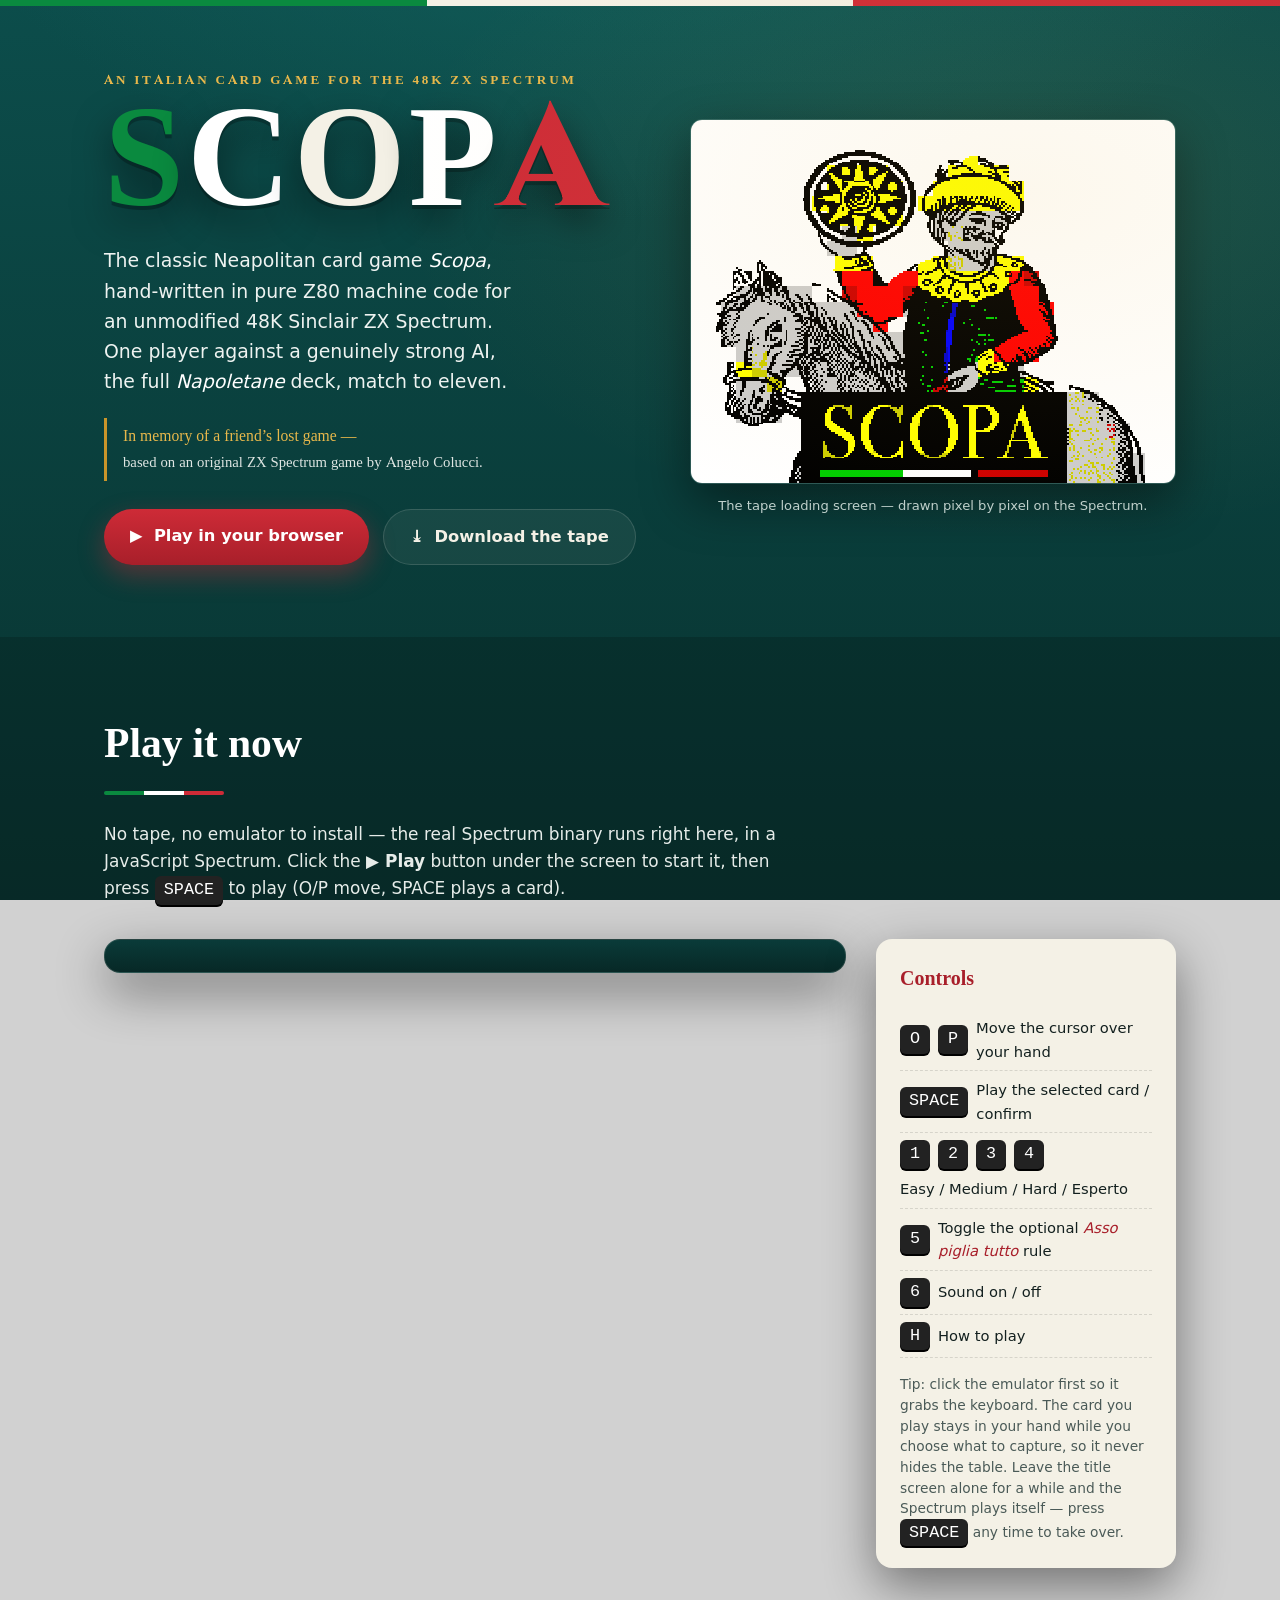
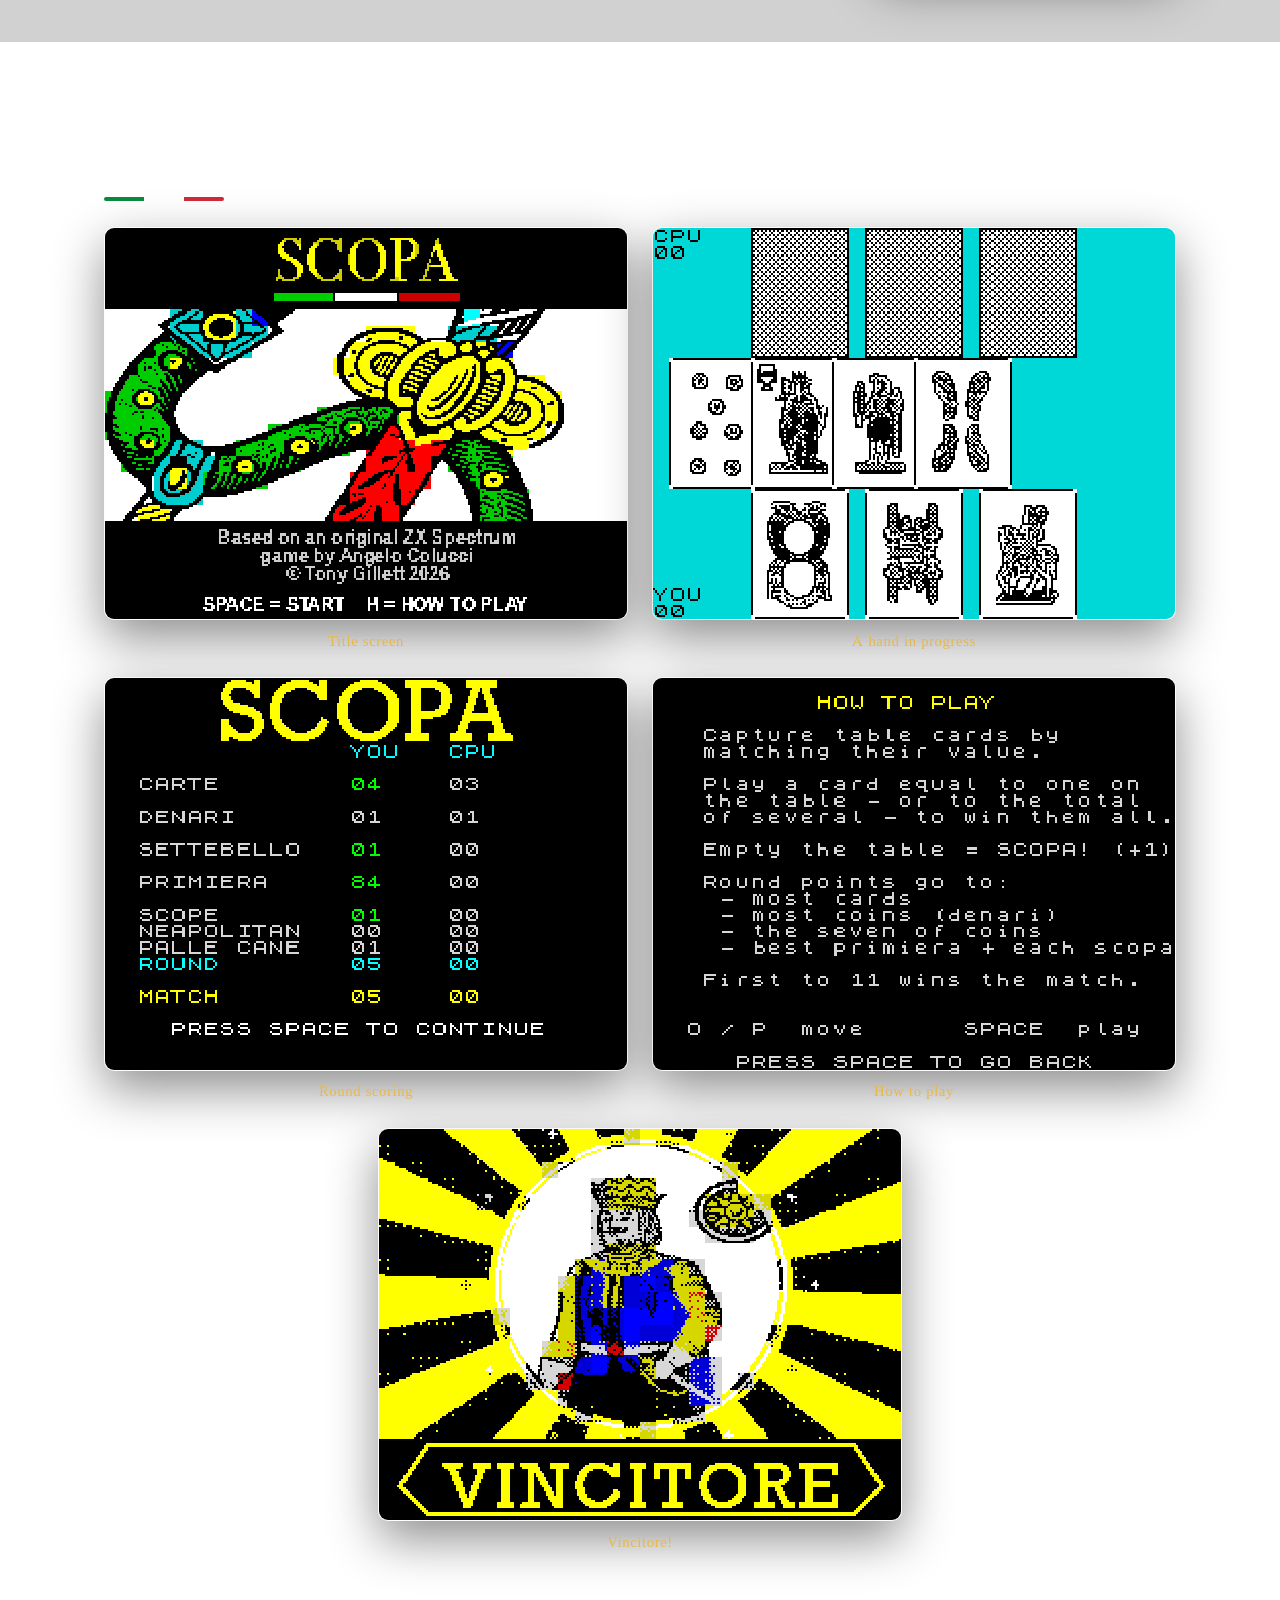
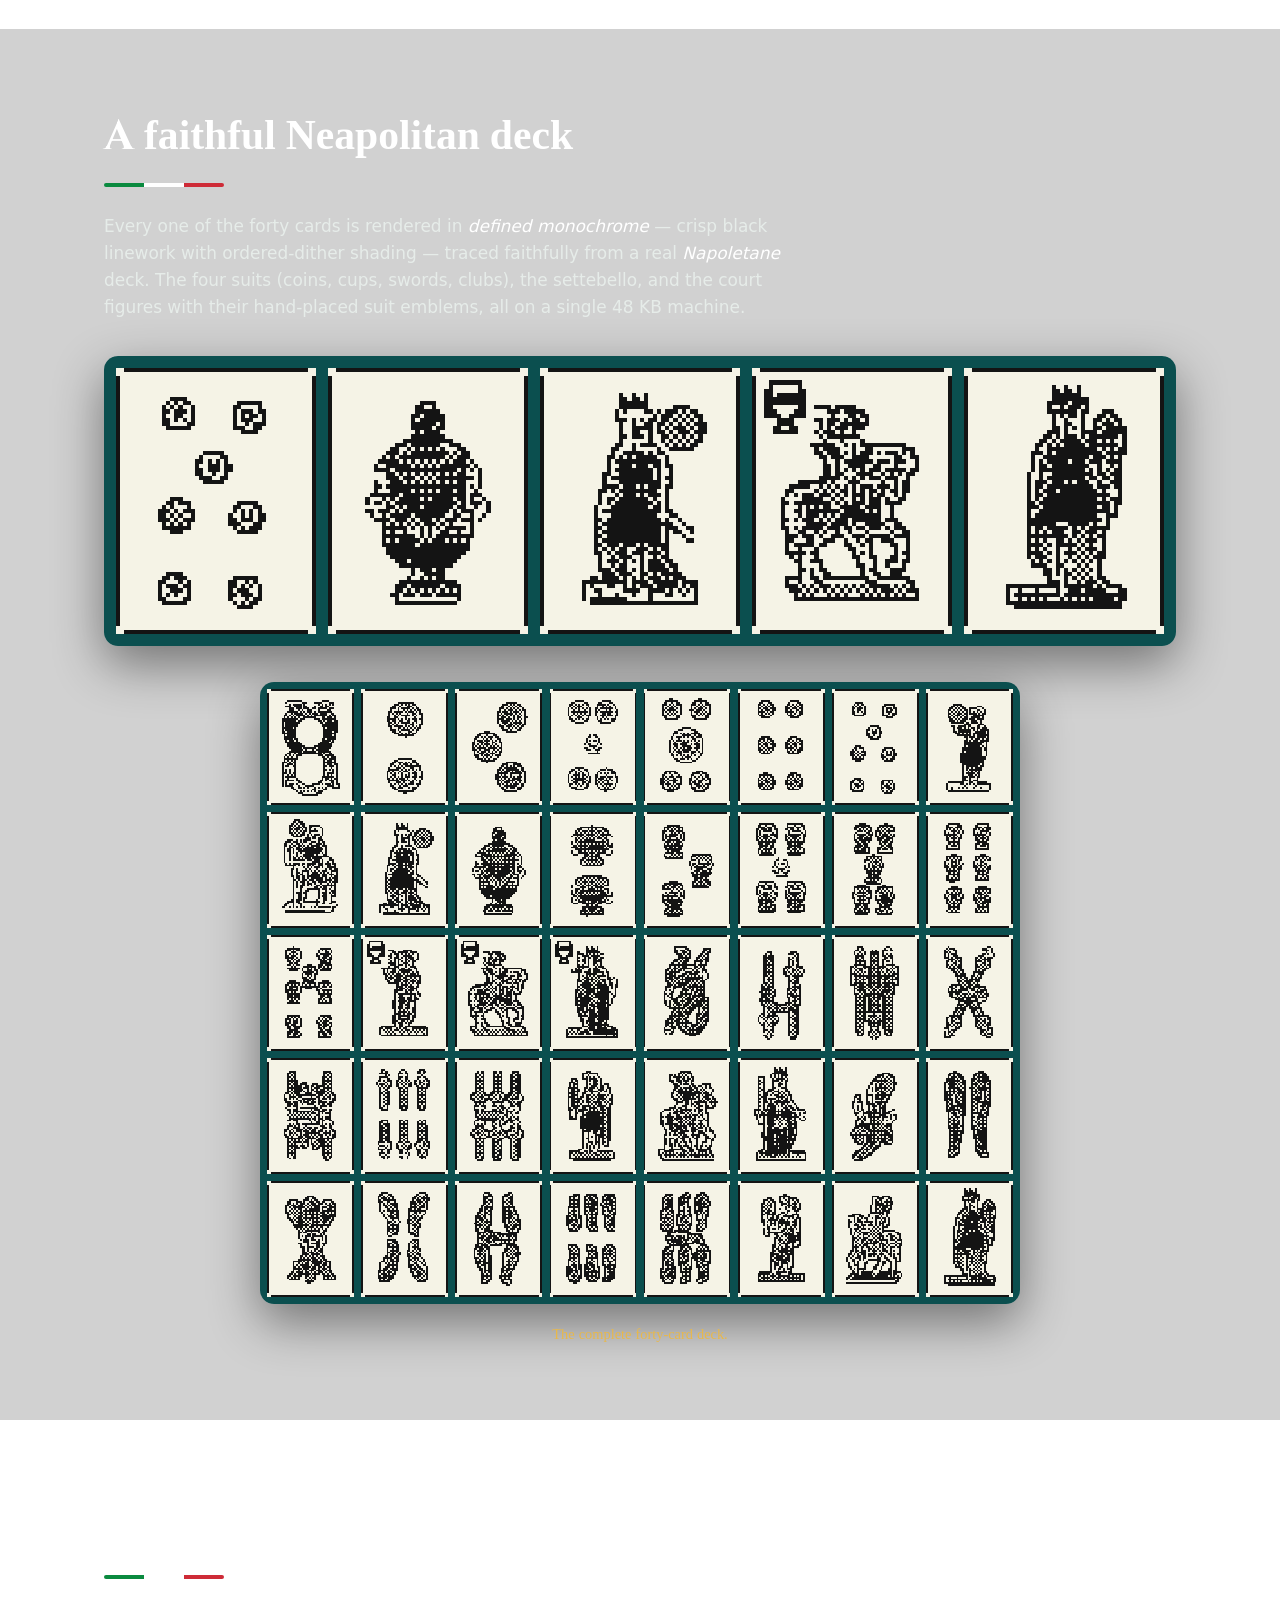
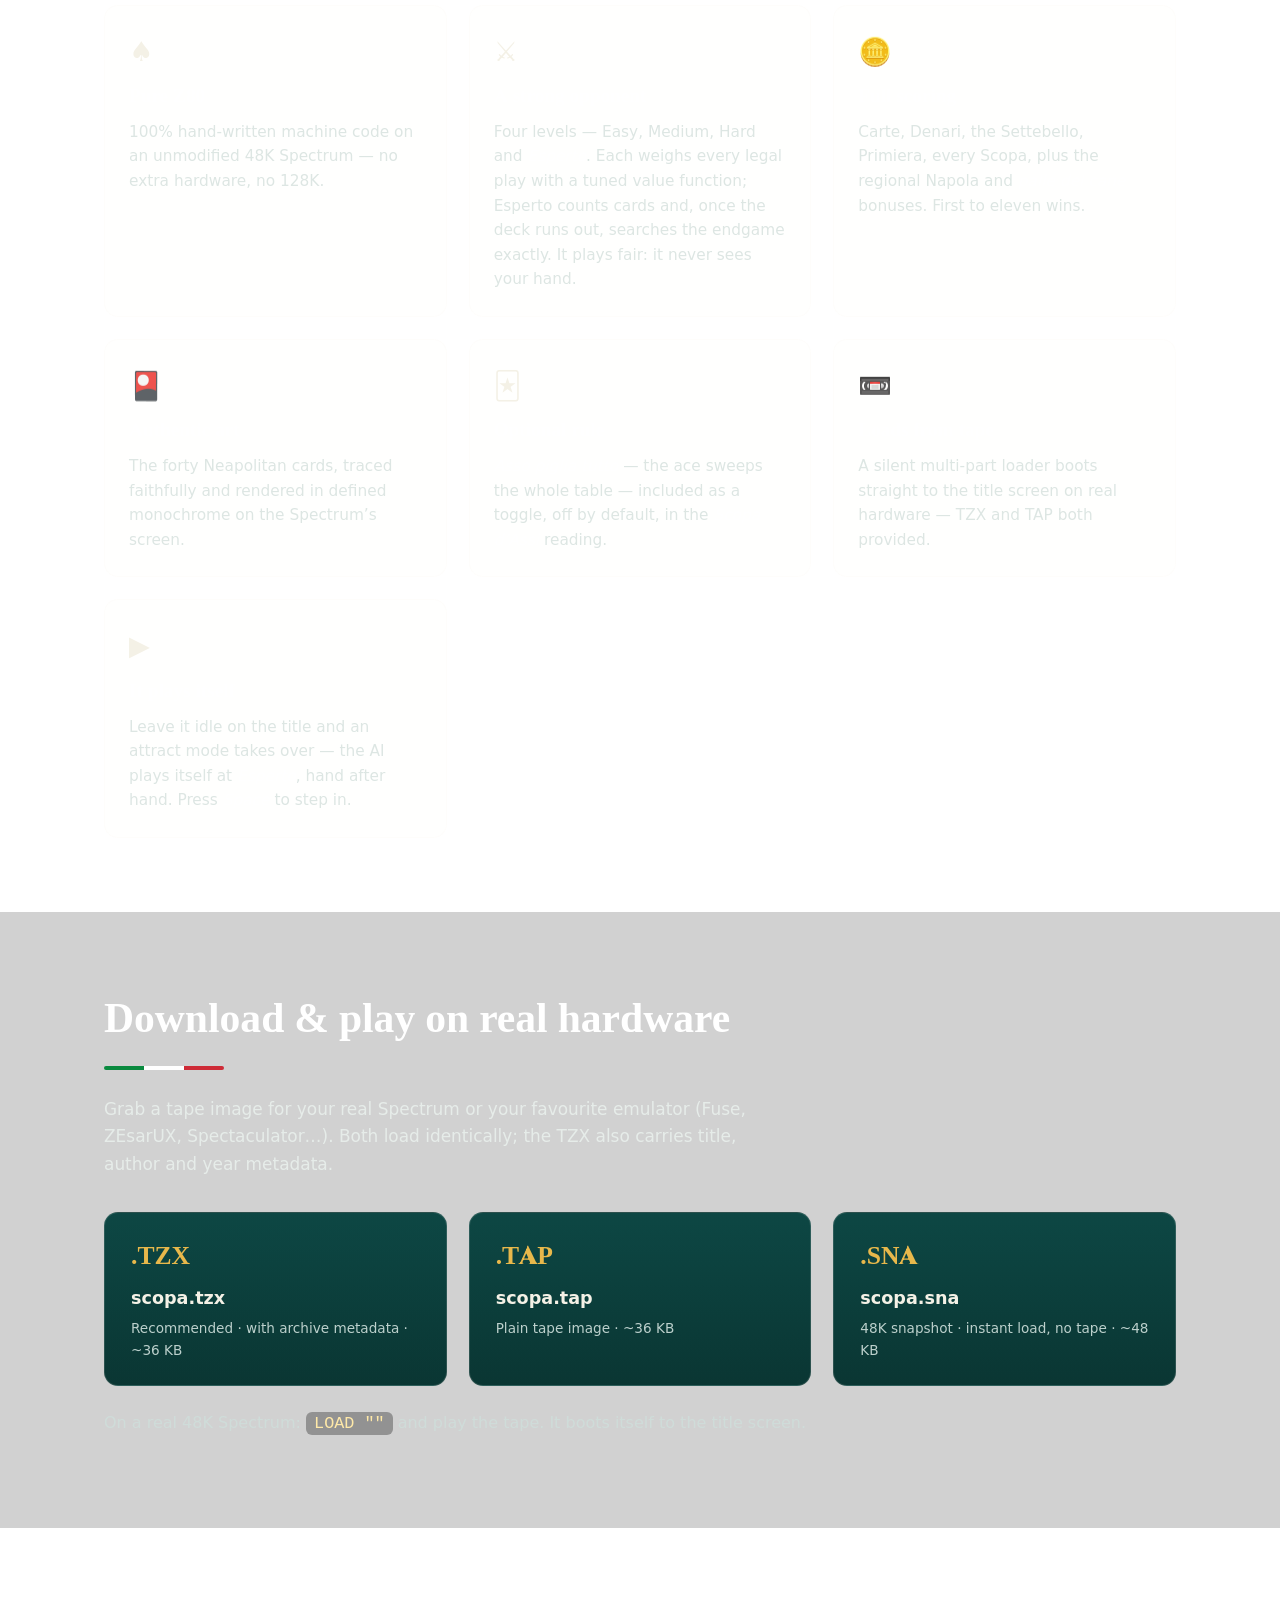
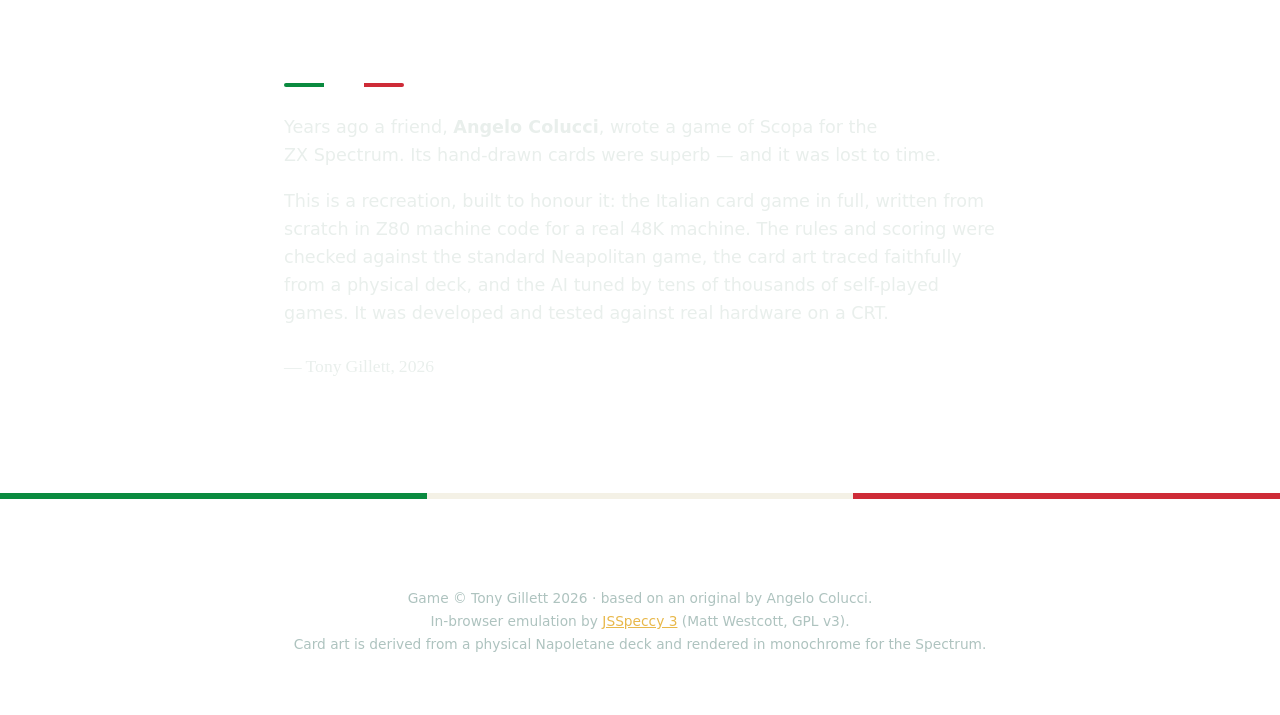
==== site/index.html @ bb6128c0 "Site: in-browser emulator autoStart:false -> gesture-driven Play (keyboard fix attempt) autoStart:tr" ====
<!DOCTYPE html>
<html lang="en">
<head>
<meta charset="utf-8">
<meta name="viewport" content="width=device-width, initial-scale=1">
<title>SCOPA — an Italian card game for the 48K ZX Spectrum</title>
<meta name="description" content="Scopa, the Italian card game, hand-written in Z80 machine code for an unmodified 48K Sinclair ZX Spectrum. Play it in your browser, or download the tape. A recreation of Angelo Colucci's lost game.">
<meta property="og:title" content="SCOPA for the 48K ZX Spectrum">
<meta property="og:description" content="The Italian card game Scopa, in Z80 machine code for a real 48K ZX Spectrum. Play in-browser or download the tape.">
<meta property="og:image" content="img/loading.png">
<meta property="og:type" content="website">
<link rel="icon" href="img/title.png">
<link rel="stylesheet" href="style.css">
</head>
<body>

<!-- ============ HERO ============ -->
<header class="hero">
  <div class="tricolore-bar"></div>
  <div class="hero-inner">
    <div class="hero-copy">
      <p class="kicker">An Italian card game for the&nbsp;48K&nbsp;ZX&nbsp;Spectrum</p>
      <h1 class="wordmark"><span class="g">S</span><span class="w">C</span>O<span class="w">P</span><span class="r">A</span></h1>
      <p class="lede">The classic Neapolitan card game <em>Scopa</em>, hand-written in pure Z80
        machine code for an unmodified 48K Sinclair ZX&nbsp;Spectrum. One player against a
        genuinely strong AI, the full <em>Napoletane</em> deck, match to&nbsp;eleven.</p>
      <p class="dedication">In memory of a friend’s lost game —<br>
        <span>based on an original ZX&nbsp;Spectrum game by&nbsp;Angelo&nbsp;Colucci.</span></p>
      <div class="cta-row">
        <a class="btn btn-primary" href="#play">▶&nbsp; Play in your browser</a>
        <a class="btn btn-ghost" href="#download">⤓&nbsp; Download the tape</a>
      </div>
    </div>
    <div class="hero-art">
      <img src="img/loading.png" alt="Scopa loading screen: a Neapolitan knight on horseback holding a gold coin, with the SCOPA wordmark over the Italian tricolore" loading="eager">
      <p class="hero-art-cap">The tape loading screen — drawn pixel by pixel on the Spectrum.</p>
    </div>
  </div>
</header>

<main>

<!-- ============ PLAY ============ -->
<section id="play" class="band band-dark">
  <div class="wrap">
    <h2 class="section-title">Play it now</h2>
    <div class="tricolore-rule"></div>
    <p class="section-intro">No tape, no emulator to install — the real Spectrum binary runs right here,
      in a JavaScript Spectrum. Click the <strong>▶ Play</strong> button under the screen to start it,
      then press <kbd>SPACE</kbd> to play (O/P move, SPACE plays a card).</p>

    <div class="play-grid">
      <div class="emu-frame">
        <div id="jsspeccy"></div>
      </div>
      <aside class="controls-card">
        <h3>Controls</h3>
        <ul class="keys">
          <li><kbd>O</kbd><kbd>P</kbd><span>Move the cursor over your hand</span></li>
          <li><kbd>SPACE</kbd><span>Play the selected card / confirm</span></li>
          <li><kbd>1</kbd><kbd>2</kbd><kbd>3</kbd><kbd>4</kbd><span>Easy / Medium / Hard / Esperto</span></li>
          <li><kbd>5</kbd><span>Toggle the optional <em>Asso piglia tutto</em> rule</span></li>
          <li><kbd>6</kbd><span>Sound on / off</span></li>
          <li><kbd>H</kbd><span>How to play</span></li>
        </ul>
        <p class="tip">Tip: click the emulator first so it grabs the keyboard. The card you
          play stays in your hand while you choose what to capture, so it never hides the table.
          Leave the title screen alone for a while and the Spectrum plays itself — press
          <kbd>SPACE</kbd> any time to take over.</p>
      </aside>
    </div>
  </div>
</section>

<!-- ============ SCREENSHOTS ============ -->
<section id="shots" class="band">
  <div class="wrap">
    <h2 class="section-title">In play</h2>
    <div class="tricolore-rule"></div>
    <div class="shots-grid">
      <figure><img src="img/title.png?v=2" alt="Title screen: the Ace of Swords with the SCOPA wordmark and tricolore"><figcaption>Title screen</figcaption></figure>
      <figure><img src="img/gameplay.png?v=2" alt="A hand in progress: the cyan felt, the opponent's face-down cards, the table, and your hand"><figcaption>A hand in progress</figcaption></figure>
      <figure><img src="img/results.png" alt="End-of-deal scoring screen showing Carte, Denari, Settebello, Primiera and more"><figcaption>Round scoring</figcaption></figure>
      <figure><img src="img/howto.png" alt="The in-game how-to-play screen"><figcaption>How to play</figcaption></figure>
      <figure><img src="img/winner.png" alt="The VINCITORE victory screen: the King of Coins on a golden sunburst when you win the match"><figcaption>Vincitore!</figcaption></figure>
    </div>
  </div>
</section>

<!-- ============ THE DECK / ART ============ -->
<section id="deck" class="band band-dark">
  <div class="wrap">
    <h2 class="section-title">A faithful Neapolitan deck</h2>
    <div class="tricolore-rule"></div>
    <p class="section-intro">Every one of the forty cards is rendered in <em>defined monochrome</em> —
      crisp black linework with ordered-dither shading — traced faithfully from a real
      <em>Napoletane</em> deck. The four suits (coins, cups, swords, clubs), the settebello,
      and the court figures with their hand-placed suit emblems, all on a single 48&nbsp;KB machine.</p>
    <figure class="deck-hero"><img src="img/cards_hero.png?v=2" alt="Five cards close up: the seven of coins, ace of cups, king of coins, knight of cups and king of clubs"></figure>
    <figure class="deck-full"><img src="img/deck.png?v=2" alt="The complete forty-card Neapolitan deck rendered for the ZX Spectrum">
      <figcaption>The complete forty-card deck.</figcaption></figure>
  </div>
</section>

<!-- ============ FEATURES ============ -->
<section class="band">
  <div class="wrap">
    <h2 class="section-title">What’s inside</h2>
    <div class="tricolore-rule"></div>
    <div class="features">
      <div class="feature"><span class="fi">♠</span><h3>Pure Z80</h3><p>100% hand-written machine code on an unmodified 48K Spectrum — no extra hardware, no 128K.</p></div>
      <div class="feature"><span class="fi">⚔</span><h3>A strong opponent</h3><p>Four levels — Easy, Medium, Hard and <em>Esperto</em>. Each weighs every legal play with a tuned value function; Esperto counts cards and, once the deck runs out, searches the endgame exactly. It plays fair: it never sees your hand.</p></div>
      <div class="feature"><span class="fi">🪙</span><h3>Full scoring</h3><p>Carte, Denari, the Settebello, Primiera, every Scopa, plus the regional Napola and <em>palle del cane</em> bonuses. First to eleven wins.</p></div>
      <div class="feature"><span class="fi">🎴</span><h3>Authentic art</h3><p>The forty Neapolitan cards, traced faithfully and rendered in defined monochrome on the Spectrum’s screen.</p></div>
      <div class="feature"><span class="fi">🃏</span><h3>Optional rule</h3><p><em>Asso piglia tutto</em> — the ace sweeps the whole table — included as a toggle, off by default, in the <em>Scopa d’Assi</em> reading.</p></div>
      <div class="feature"><span class="fi">📼</span><h3>Loads from tape</h3><p>A silent multi-part loader boots straight to the title screen on real hardware — TZX and TAP both provided.</p></div>
      <div class="feature"><span class="fi">▶</span><h3>It plays itself</h3><p>Leave it idle on the title and an attract mode takes over — the AI plays itself at <em>Esperto</em>, hand after hand. Press <em>Space</em> to step in.</p></div>
    </div>
  </div>
</section>

<!-- ============ DOWNLOAD ============ -->
<section id="download" class="band band-dark">
  <div class="wrap">
    <h2 class="section-title">Download &amp; play on real hardware</h2>
    <div class="tricolore-rule"></div>
    <p class="section-intro">Grab a tape image for your real Spectrum or your favourite emulator
      (Fuse, ZEsarUX, Spectaculator…). Both load identically; the TZX also carries title,
      author and year metadata.</p>
    <div class="dl-row">
      <a class="dl-card" href="scopa.tzx" download>
        <span class="dl-fmt">.TZX</span>
        <span class="dl-name">scopa.tzx</span>
        <span class="dl-meta">Recommended · with archive metadata · ~36 KB</span>
      </a>
      <a class="dl-card" href="scopa.tap" download>
        <span class="dl-fmt">.TAP</span>
        <span class="dl-name">scopa.tap</span>
        <span class="dl-meta">Plain tape image · ~36 KB</span>
      </a>
      <a class="dl-card" href="scopa.sna" download>
        <span class="dl-fmt">.SNA</span>
        <span class="dl-name">scopa.sna</span>
        <span class="dl-meta">48K snapshot · instant load, no tape · ~48 KB</span>
      </a>
    </div>
    <p class="dl-note">On a real 48K Spectrum: <code>LOAD ""</code> and play the tape. It boots
      itself to the title screen.</p>
  </div>
</section>

<!-- ============ STORY ============ -->
<section id="story" class="band">
  <div class="wrap narrow">
    <h2 class="section-title">The story</h2>
    <div class="tricolore-rule"></div>
    <p>Years ago a friend, <strong>Angelo Colucci</strong>, wrote a game of Scopa for the ZX&nbsp;Spectrum.
      Its hand-drawn cards were superb — and it was lost to time.</p>
    <p>This is a recreation, built to honour it: the Italian card game in full, written from
      scratch in Z80 machine code for a real 48K machine. The rules and scoring were checked
      against the standard Neapolitan game, the card art traced faithfully from a physical deck,
      and the AI tuned by tens of thousands of self-played games. It was developed and tested
      against real hardware on a CRT.</p>
    <p class="story-sign">— Tony Gillett, 2026</p>
  </div>
</section>

</main>

<!-- ============ FOOTER ============ -->
<footer>
  <div class="tricolore-bar"></div>
  <div class="wrap footer-inner">
    <p class="foot-title">SCOPA · 48K ZX Spectrum</p>
    <p class="foot-credits">
      Game © Tony Gillett 2026 · based on an original by Angelo Colucci.<br>
      In-browser emulation by <a href="https://github.com/gasman/jsspeccy3" rel="noopener">JSSpeccy&nbsp;3</a> (Matt Westcott, GPL&nbsp;v3).<br>
      Card art is derived from a physical Napoletane deck and rendered in monochrome for the Spectrum.
    </p>
  </div>
</footer>

<!-- ============ EMULATOR ============ -->
<script src="emu/jsspeccy.js"></script>
<script>
  window.addEventListener('DOMContentLoaded', function () {
    var host = document.getElementById('jsspeccy');
    var emu = JSSpeccy(host, {
      machine: 48,
      zoom: 2,
      sandbox: true,
      // autoStart:false -- start ONLY on the user clicking JSSpeccy's own Play button. That click is
      // a real user gesture, so start() cleanly binds the keyboard handler AND resumes the suspended
      // AudioContext. autoStart:true ran the CPU (rAF) but left the keyboard unresponsive on real
      // browsers (a gesture-less start); the Play-button gesture is JSSpeccy's reliable path. The
      // page copy tells the user to press Play first.
      autoStart: false,
      // snapshot taken at the title (the tape's silent multi-stage loader doesn't
      // replay cleanly in JSSpeccy); two snapshots = the title-screen rotation.
      // NB JSSpeccy picks the loader by file EXTENSION, so a ?v= query breaks it
      // ("Unrecognised file type"); to bust a stale cached snapshot after a recapture,
      // bump the filename suffix (play-a2.z80, ...) instead of a query string.
      // snapshot captured at a running, interrupts-ON keywait (HOW TO PLAY) so the screen is
      // already drawn and the key matrix is polled; two snapshots = the title rotation. JSSpeccy
      // picks the loader by file EXTENSION (a ?v= query breaks it), so the filename is bumped
      // (play-a2 / play-b2) to defeat a stale cached snapshot after a recapture.
      openUrl: (Math.random() < 0.5 ? 'play-a2.z80' : 'play-b2.z80')
    });
    // Keyboard. JSSpeccy binds keydown/keyup to its appContainer (the only [tabindex] element) and
    // maps by e.keyCode -- but its public API exposes NO setKeyboardEventRoot, and the element only
    // gets keys while focused; focus drifts to <body> after any click, so keys are silently lost
    // ("keyboard dead"). Verified fix (Playwright: probe + defaultPrevented): forward every key from
    // the whole window INTO the appContainer, preserving keyCode, so JSSpeccy's own handler runs
    // regardless of focus. Plus keep the emulator focused on load / pointer-down as the primary path.
    function emuEl() { return host.querySelector('[tabindex]'); }
    function focusEmu() { var c = emuEl(); if (c) { try { c.focus(); } catch (e) {} } }
    if (emu && emu.onReady) { emu.onReady(focusEmu); }
    focusEmu();
    host.addEventListener('pointerdown', focusEmu);
    host.addEventListener('touchstart', focusEmu);
    ['keydown', 'keyup'].forEach(function (type) {
      window.addEventListener(type, function (e) {
        if (e.__toEmu) { return; }                       // ignore our own re-dispatch
        var c = emuEl();
        if (!c || c === e.target || c.contains(e.target)) { return; }  // already headed to the emu
        var ev = new KeyboardEvent(type, { key: e.key, code: e.code, location: e.location,
          repeat: e.repeat, bubbles: true, cancelable: true });
        ev.__toEmu = true;
        try {
          Object.defineProperty(ev, 'keyCode', { get: function () { return e.keyCode; } });
          Object.defineProperty(ev, 'which',   { get: function () { return e.which; } });
        } catch (_) {}
        c.dispatchEvent(ev);
        if (!e.metaKey && !e.ctrlKey && !e.altKey) { e.preventDefault(); }
      }, true);
    });
  });
</script>
</body>
</html>
---- site/style.css ----
@font-face{font-family:'Cinzel';font-weight:500;font-display:swap;src:url('fonts/cinzel-500.woff2') format('woff2')}
@font-face{font-family:'Cinzel';font-weight:700;font-display:swap;src:url('fonts/cinzel-700.woff2') format('woff2')}
@font-face{font-family:'Cinzel';font-weight:900;font-display:swap;src:url('fonts/cinzel-900.woff2') format('woff2')}
:root{
  --mono:'SFMono-Regular',ui-monospace,Menlo,Consolas,monospace;
  --green:#0a8a3f; --green-deep:#076a30;
  --red:#ce2b37; --red-deep:#a81f2a;
  --cream:#f4f1e6; --parch:#efe9d6;
  --gold:#e8b84b; --gold-deep:#c9952a;
  --felt:#0c4d4b; --felt-2:#08322f; --felt-hi:#13615d;
  --ink:#13201f; --ink-soft:#1d2e2c;
  --line: rgba(244,241,230,.14);
  --shadow: 0 18px 50px rgba(0,0,0,.45);
  --maxw:1120px;
}
*{box-sizing:border-box}
html{scroll-behavior:smooth}
body{
  margin:0; color:var(--cream);
  background:
    radial-gradient(1200px 700px at 50% -200px, var(--felt-hi), transparent 60%),
    linear-gradient(180deg, var(--felt) 0%, var(--felt-2) 100%);
  background-attachment:fixed;
  font-family:'Inter',system-ui,-apple-system,Segoe UI,Roboto,sans-serif;
  line-height:1.6; -webkit-font-smoothing:antialiased;
}
a{color:var(--gold)}
em{font-style:italic;color:#fff}
.wrap{max-width:var(--maxw);margin:0 auto;padding:0 24px}
.wrap.narrow{max-width:760px}

/* tricolore motifs */
.tricolore-bar{height:6px;background:linear-gradient(90deg,var(--green) 0 33.33%,var(--cream) 33.33% 66.66%,var(--red) 66.66% 100%)}
.tricolore-rule{width:120px;height:4px;margin:14px 0 26px;border-radius:3px;
  background:linear-gradient(90deg,var(--green) 0 33.33%,#fff 33.33% 66.66%,var(--red) 66.66% 100%)}

/* ---------- HERO ---------- */
.hero{position:relative;overflow:hidden}
.hero::before{content:"";position:absolute;inset:0;
  background:radial-gradient(900px 500px at 80% 30%, rgba(232,184,75,.10), transparent 70%);pointer-events:none}
.hero-inner{max-width:var(--maxw);margin:0 auto;padding:64px 24px 72px;
  display:grid;grid-template-columns:1.05fr .95fr;gap:48px;align-items:center}
.kicker{font-family:'Cinzel',serif;letter-spacing:.22em;text-transform:uppercase;
  font-size:.82rem;font-weight:600;color:var(--gold);margin:0 0 6px}
.wordmark{font-family:'Cinzel',serif;font-weight:900;line-height:.9;margin:0;
  font-size:clamp(4.5rem,13vw,9rem);letter-spacing:.02em;
  text-shadow:0 4px 0 rgba(0,0,0,.25),0 14px 36px rgba(0,0,0,.5)}
.wordmark .g{color:var(--green)} .wordmark .r{color:var(--red)} .wordmark .w{color:#fff}
.lede{font-size:1.18rem;max-width:34ch;color:#eef3f1}
.dedication{font-family:'Cinzel',serif;font-size:.98rem;color:var(--gold);
  border-left:3px solid var(--gold-deep);padding:6px 0 6px 16px;margin:22px 0 28px}
.dedication span{color:#dfe6e3;font-size:.92rem}
.cta-row{display:flex;gap:14px;flex-wrap:wrap}
.btn{display:inline-block;padding:14px 26px;border-radius:999px;font-weight:700;
  text-decoration:none;font-size:1.02rem;transition:transform .12s ease,box-shadow .12s ease,background .12s}
.btn-primary{background:linear-gradient(180deg,var(--red),var(--red-deep));color:#fff;
  box-shadow:0 10px 26px rgba(206,43,55,.4)}
.btn-primary:hover{transform:translateY(-2px);box-shadow:0 14px 32px rgba(206,43,55,.55)}
.btn-ghost{background:rgba(244,241,230,.06);color:var(--cream);border:1px solid var(--line)}
.btn-ghost:hover{background:rgba(244,241,230,.12);transform:translateY(-2px)}
.hero-art img{width:100%;height:auto;display:block;border-radius:12px;
  image-rendering:pixelated;border:1px solid var(--line);box-shadow:var(--shadow)}
.hero-art-cap{font-size:.82rem;color:#bfd0cc;text-align:center;margin:.7rem 0 0}

/* ---------- BANDS ---------- */
.band{padding:74px 0}
.band-dark{background:rgba(0,0,0,.18)}
.section-title{font-family:'Cinzel',serif;font-weight:700;font-size:clamp(1.8rem,4vw,2.6rem);
  margin:0;color:#fff}
.section-intro{max-width:64ch;color:#e6ece9;font-size:1.06rem;margin:0 0 34px}

/* ---------- PLAY ---------- */
.play-grid{display:grid;grid-template-columns:minmax(0,1fr) 300px;gap:30px;align-items:start}
.emu-frame{background:linear-gradient(180deg,#0a3b39,#072826);border:1px solid var(--line);
  border-radius:16px;padding:16px;box-shadow:var(--shadow);display:flex;justify-content:center}
#jsspeccy{max-width:100%}
#jsspeccy canvas{image-rendering:pixelated;border-radius:6px;max-width:100%;height:auto}
.controls-card{background:var(--cream);color:var(--ink);border-radius:16px;padding:22px 24px;
  box-shadow:var(--shadow)}
.controls-card h3{font-family:'Cinzel',serif;margin:.1rem 0 14px;font-size:1.25rem;color:var(--red-deep)}
/* the global `em{color:#fff}` is invisible on the cream card -> use the deep-red accent here */
.controls-card em{color:var(--red-deep)}
.keys{list-style:none;margin:0 0 16px;padding:0}
.keys li{display:flex;align-items:center;gap:8px;flex-wrap:wrap;padding:7px 0;border-bottom:1px dashed rgba(0,0,0,.12)}
.keys li span{flex:1;min-width:120px;font-size:.92rem}
kbd{font-family:var(--mono);font-size:1.05rem;background:#222;color:#fff;border-radius:6px;
  padding:1px 9px;box-shadow:0 2px 0 #000;min-width:30px;text-align:center;display:inline-block}
.tip{font-size:.86rem;color:#4a5a57;margin:0;line-height:1.5}

/* ---------- SHOTS ---------- */
.shots-grid{display:grid;grid-template-columns:repeat(2,1fr);gap:24px}
.shots-grid figure{margin:0}
.shots-grid img{width:100%;height:auto;display:block;image-rendering:pixelated;border-radius:10px;
  border:1px solid var(--line);box-shadow:var(--shadow)}
.shots-grid figcaption{font-family:'Cinzel',serif;text-align:center;color:var(--gold);
  font-size:.92rem;margin-top:.6rem;letter-spacing:.04em}
/* a lone last shot (odd count) centres in its own row instead of sitting left */
.shots-grid figure:last-child:nth-child(odd){grid-column:1 / -1;justify-self:center;
  width:calc(50% - 12px)}

/* ---------- DECK ---------- */
.deck-hero{margin:0 0 28px}
.deck-hero img{width:100%;height:auto;image-rendering:pixelated;border-radius:14px;box-shadow:var(--shadow)}
.deck-full{margin:0;text-align:center}
.deck-full img{width:100%;max-width:760px;height:auto;image-rendering:pixelated;border-radius:14px;box-shadow:var(--shadow)}
.deck-full figcaption{font-family:'Cinzel',serif;color:var(--gold);font-size:.9rem;margin-top:.7rem}

/* ---------- FEATURES ---------- */
.features{display:grid;grid-template-columns:repeat(3,1fr);gap:22px}
.feature{background:rgba(244,241,230,.05);border:1px solid var(--line);border-radius:14px;padding:24px}
.feature .fi{font-size:1.7rem;display:block;margin-bottom:8px}
.feature h3{font-family:'Cinzel',serif;margin:.1rem 0 8px;color:#fff;font-size:1.2rem}
.feature p{margin:0;color:#dde6e3;font-size:.96rem}

/* ---------- DOWNLOAD ---------- */
.dl-row{display:flex;gap:22px;flex-wrap:wrap}
.dl-card{flex:1;min-width:240px;display:flex;flex-direction:column;gap:6px;text-decoration:none;
  background:linear-gradient(180deg,#0d4744,#0a3633);border:1px solid var(--line);border-radius:14px;
  padding:24px 26px;color:var(--cream);transition:transform .12s,border-color .12s,box-shadow .12s}
.dl-card:hover{transform:translateY(-3px);border-color:var(--gold-deep);box-shadow:var(--shadow)}
.dl-fmt{font-family:'Cinzel',serif;font-weight:900;font-size:1.6rem;color:var(--gold)}
.dl-name{font-weight:700;font-size:1.1rem}
.dl-meta{font-size:.85rem;color:#bcd0cc}
.dl-note{margin-top:24px;color:#cfdcd9}
code{font-family:var(--mono);font-size:1.05em;background:rgba(0,0,0,.3);padding:2px 8px;border-radius:6px;color:#ffe9a8}

/* ---------- STORY ---------- */
#story p{font-size:1.1rem;color:#e9efec}
.story-sign{font-family:'Cinzel',serif;color:var(--gold);margin-top:26px}

/* ---------- FOOTER ---------- */
footer{margin-top:20px}
.footer-inner{padding:34px 24px 60px;text-align:center}
.foot-title{font-family:'Cinzel',serif;font-weight:700;color:#fff;letter-spacing:.1em;margin:18px 0 10px}
.foot-credits{font-size:.86rem;color:#aec3bf;line-height:1.7;margin:0}

/* ---------- RESPONSIVE ---------- */
@media (max-width:880px){
  .hero-inner{grid-template-columns:1fr;gap:34px;padding-top:40px}
  .hero-art{order:-1}
  .play-grid{grid-template-columns:1fr}
  .features{grid-template-columns:1fr 1fr}
}
@media (max-width:560px){
  .shots-grid{grid-template-columns:1fr}
  .features{grid-template-columns:1fr}
  .band{padding:54px 0}
}
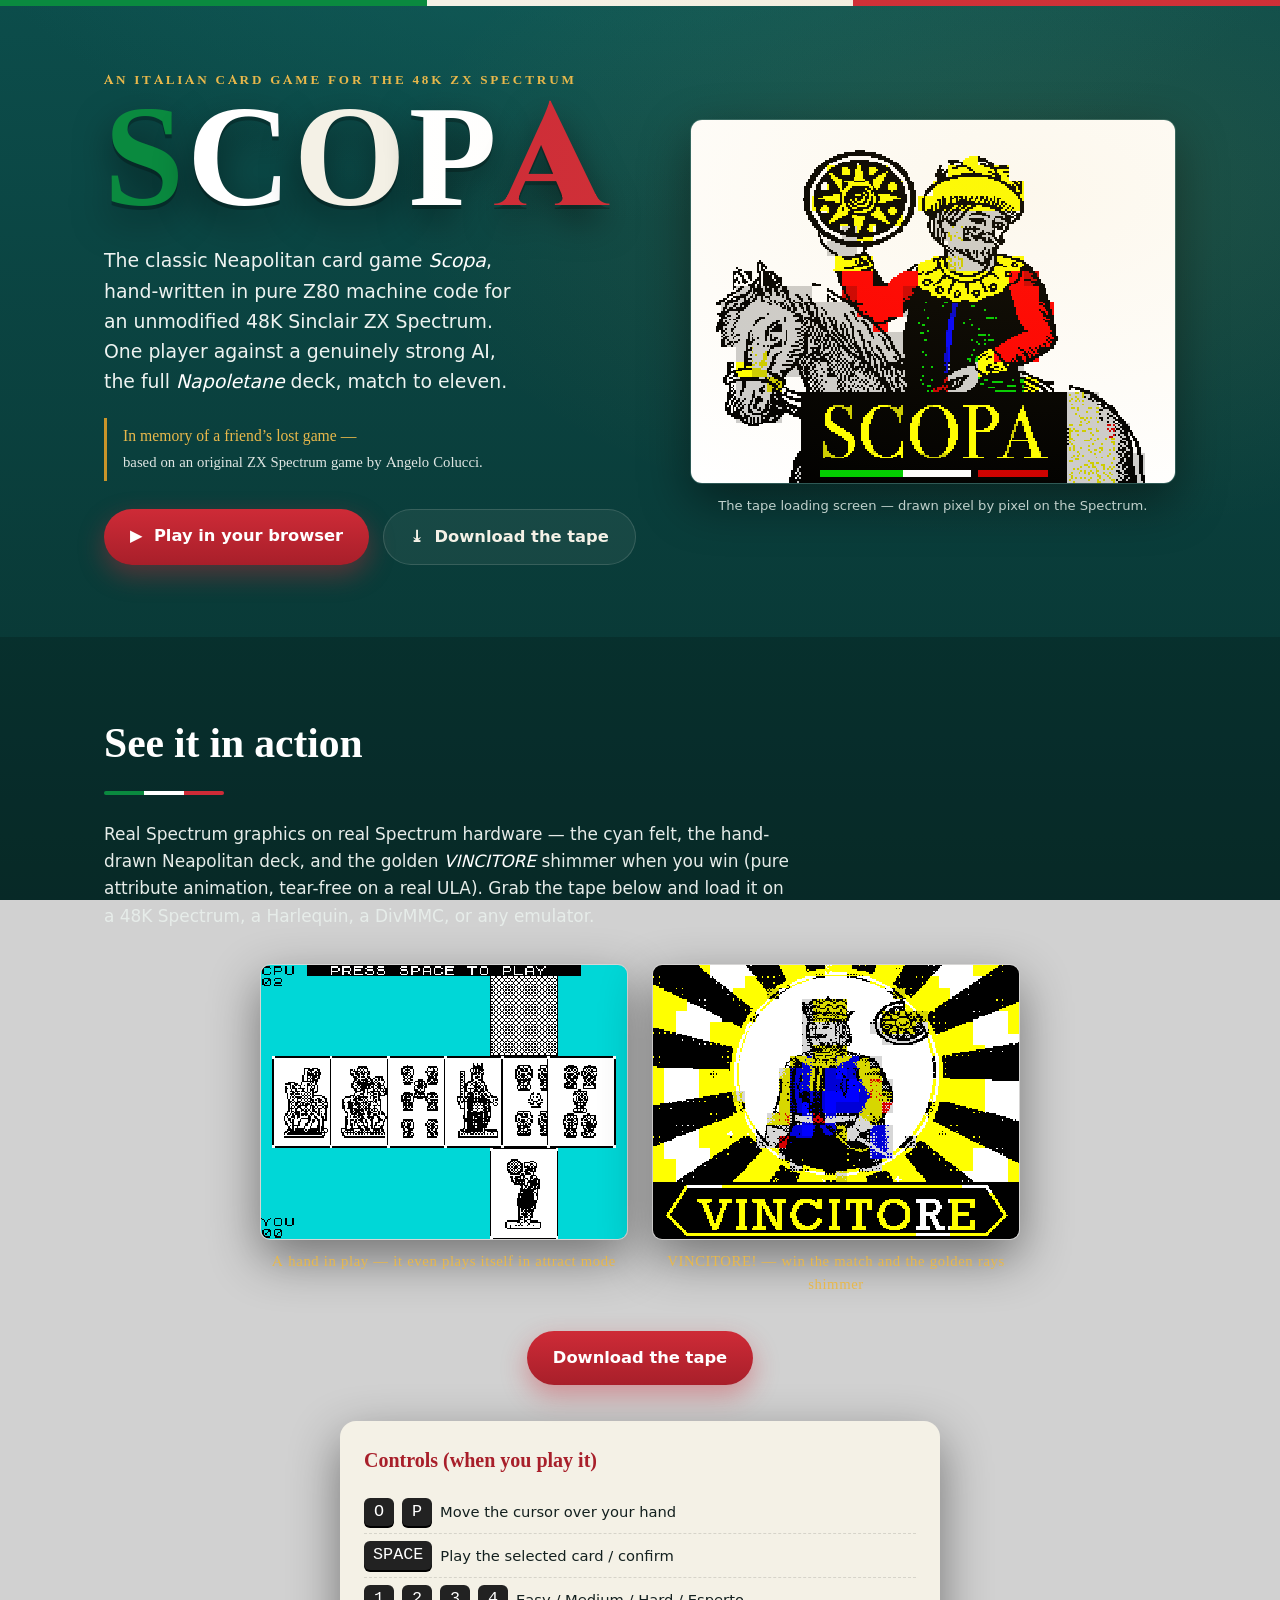
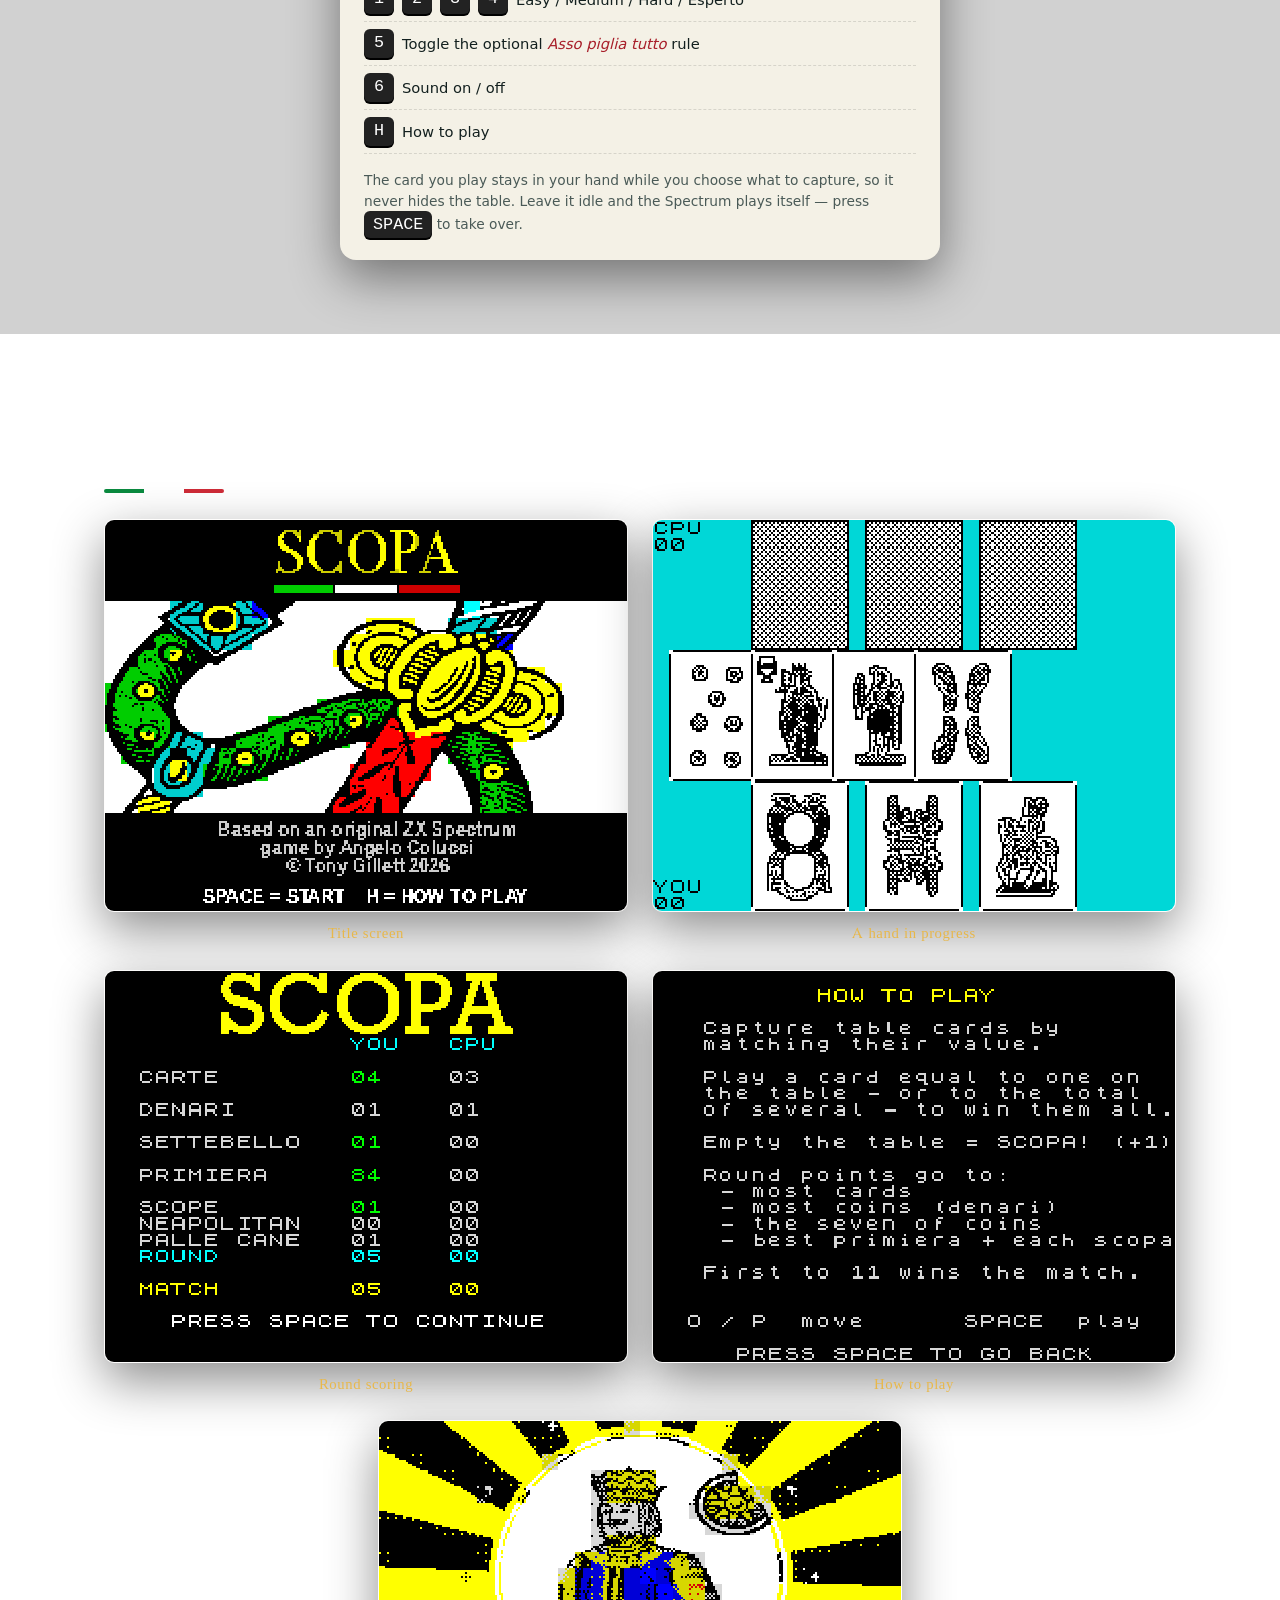
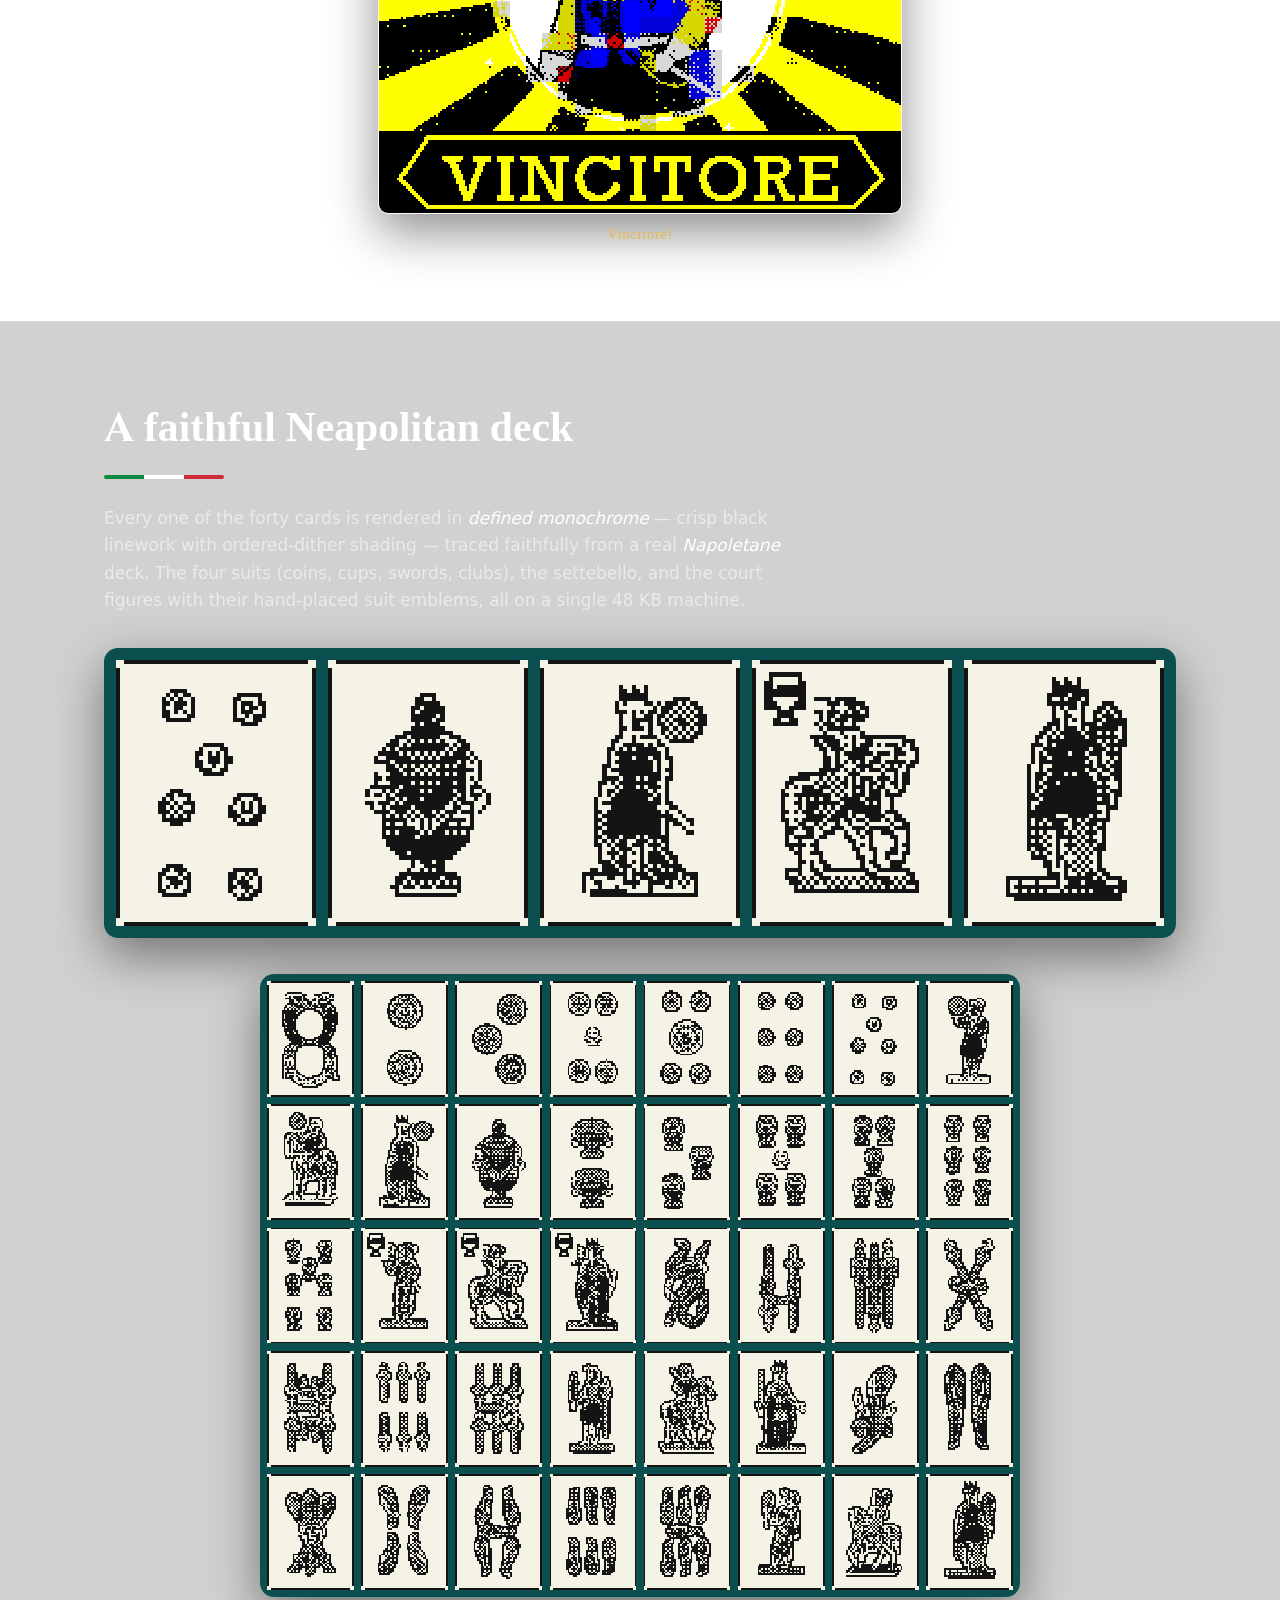
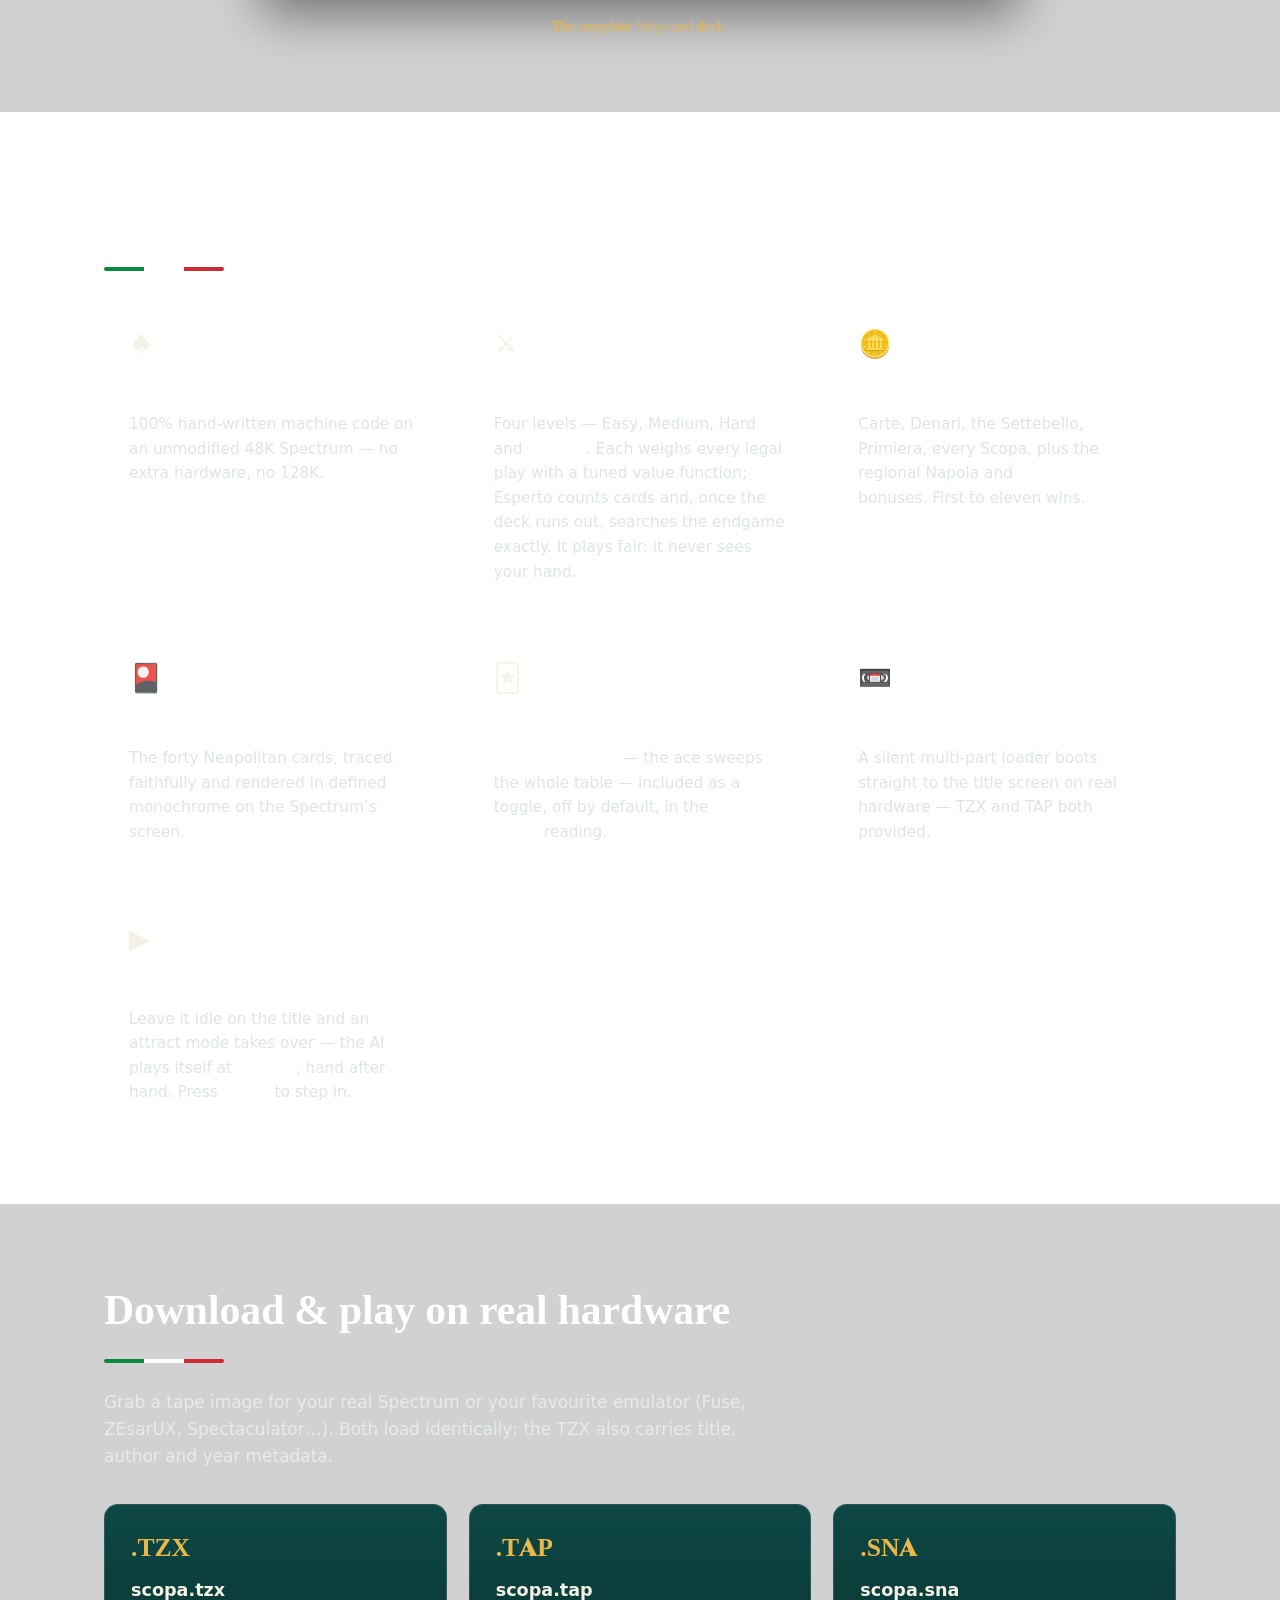
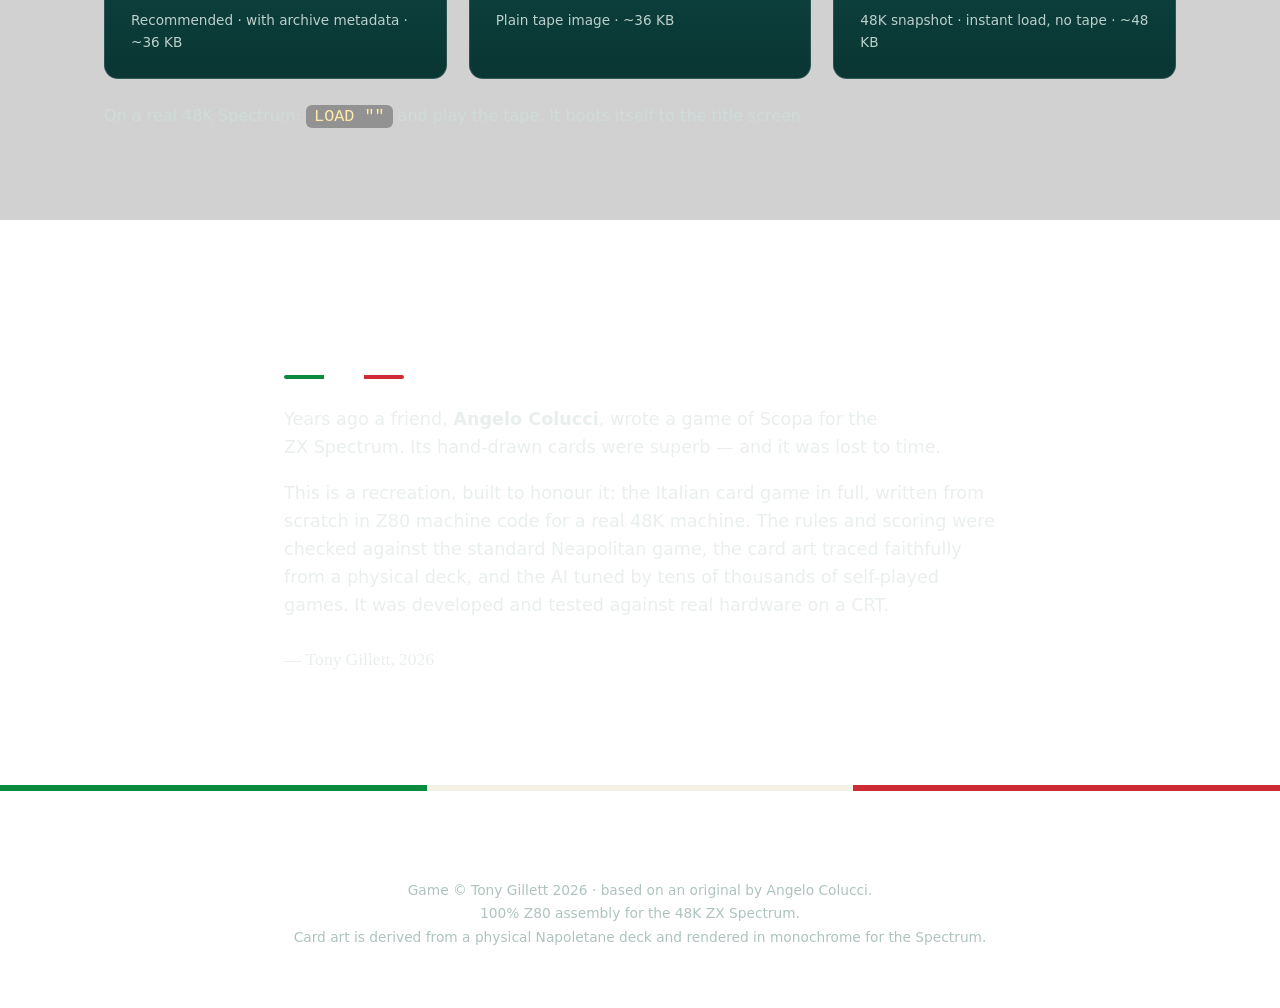
==== commit 15a7649a: "Site: replace the in-browser emulator with gameplay + shimmer GIFs + download CTA Option B (Tony's c" ====
--- a/site/index.html
+++ b/site/index.html
@@ -43,32 +43,40 @@
 <!-- ============ PLAY ============ -->
 <section id="play" class="band band-dark">
   <div class="wrap">
-    <h2 class="section-title">Play it now</h2>
+    <h2 class="section-title">See it in action</h2>
     <div class="tricolore-rule"></div>
-    <p class="section-intro">No tape, no emulator to install — the real Spectrum binary runs right here,
-      in a JavaScript Spectrum. Click the <strong>▶ Play</strong> button under the screen to start it,
-      then press <kbd>SPACE</kbd> to play (O/P move, SPACE plays a card).</p>
+    <p class="section-intro">Real Spectrum graphics on real Spectrum hardware — the cyan felt, the
+      hand-drawn Neapolitan deck, and the golden <em>VINCITORE</em> shimmer when you win (pure
+      attribute animation, tear-free on a real ULA). Grab the tape below and load it on a 48K
+      Spectrum, a Harlequin, a DivMMC, or any emulator.</p>
 
-    <div class="play-grid">
-      <div class="emu-frame">
-        <div id="jsspeccy"></div>
-      </div>
-      <aside class="controls-card">
-        <h3>Controls</h3>
-        <ul class="keys">
-          <li><kbd>O</kbd><kbd>P</kbd><span>Move the cursor over your hand</span></li>
-          <li><kbd>SPACE</kbd><span>Play the selected card / confirm</span></li>
-          <li><kbd>1</kbd><kbd>2</kbd><kbd>3</kbd><kbd>4</kbd><span>Easy / Medium / Hard / Esperto</span></li>
-          <li><kbd>5</kbd><span>Toggle the optional <em>Asso piglia tutto</em> rule</span></li>
-          <li><kbd>6</kbd><span>Sound on / off</span></li>
-          <li><kbd>H</kbd><span>How to play</span></li>
-        </ul>
-        <p class="tip">Tip: click the emulator first so it grabs the keyboard. The card you
-          play stays in your hand while you choose what to capture, so it never hides the table.
-          Leave the title screen alone for a while and the Spectrum plays itself — press
-          <kbd>SPACE</kbd> any time to take over.</p>
-      </aside>
+    <div class="shots-grid gif-grid">
+      <figure>
+        <img src="img/gameplay.gif" width="256" height="192" alt="Animated gameplay: Neapolitan cards played and captured on the cyan felt" loading="lazy">
+        <figcaption>A hand in play — it even plays itself in attract mode</figcaption>
+      </figure>
+      <figure>
+        <img src="img/shimmer.gif" width="256" height="192" alt="The VINCITORE victory screen with an animated golden sunburst shimmer" loading="lazy">
+        <figcaption>VINCITORE! — win the match and the golden rays shimmer</figcaption>
+      </figure>
     </div>
+
+    <p class="play-cta"><a class="btn btn-primary" href="#download">Download the tape</a></p>
+
+    <aside class="controls-card controls-wide">
+      <h3>Controls (when you play it)</h3>
+      <ul class="keys">
+        <li><kbd>O</kbd><kbd>P</kbd><span>Move the cursor over your hand</span></li>
+        <li><kbd>SPACE</kbd><span>Play the selected card / confirm</span></li>
+        <li><kbd>1</kbd><kbd>2</kbd><kbd>3</kbd><kbd>4</kbd><span>Easy / Medium / Hard / Esperto</span></li>
+        <li><kbd>5</kbd><span>Toggle the optional <em>Asso piglia tutto</em> rule</span></li>
+        <li><kbd>6</kbd><span>Sound on / off</span></li>
+        <li><kbd>H</kbd><span>How to play</span></li>
+      </ul>
+      <p class="tip">The card you play stays in your hand while you choose what to capture, so it
+        never hides the table. Leave it idle and the Spectrum plays itself — press <kbd>SPACE</kbd>
+        to take over.</p>
+    </aside>
   </div>
 </section>
 
@@ -174,67 +182,10 @@
     <p class="foot-title">SCOPA · 48K ZX Spectrum</p>
     <p class="foot-credits">
       Game © Tony Gillett 2026 · based on an original by Angelo Colucci.<br>
-      In-browser emulation by <a href="https://github.com/gasman/jsspeccy3" rel="noopener">JSSpeccy&nbsp;3</a> (Matt Westcott, GPL&nbsp;v3).<br>
+      100% Z80 assembly for the 48K ZX Spectrum.<br>
       Card art is derived from a physical Napoletane deck and rendered in monochrome for the Spectrum.
     </p>
   </div>
 </footer>
-
-<!-- ============ EMULATOR ============ -->
-<script src="emu/jsspeccy.js"></script>
-<script>
-  window.addEventListener('DOMContentLoaded', function () {
-    var host = document.getElementById('jsspeccy');
-    var emu = JSSpeccy(host, {
-      machine: 48,
-      zoom: 2,
-      sandbox: true,
-      // autoStart:false -- start ONLY on the user clicking JSSpeccy's own Play button. That click is
-      // a real user gesture, so start() cleanly binds the keyboard handler AND resumes the suspended
-      // AudioContext. autoStart:true ran the CPU (rAF) but left the keyboard unresponsive on real
-      // browsers (a gesture-less start); the Play-button gesture is JSSpeccy's reliable path. The
-      // page copy tells the user to press Play first.
-      autoStart: false,
-      // snapshot taken at the title (the tape's silent multi-stage loader doesn't
-      // replay cleanly in JSSpeccy); two snapshots = the title-screen rotation.
-      // NB JSSpeccy picks the loader by file EXTENSION, so a ?v= query breaks it
-      // ("Unrecognised file type"); to bust a stale cached snapshot after a recapture,
-      // bump the filename suffix (play-a2.z80, ...) instead of a query string.
-      // snapshot captured at a running, interrupts-ON keywait (HOW TO PLAY) so the screen is
-      // already drawn and the key matrix is polled; two snapshots = the title rotation. JSSpeccy
-      // picks the loader by file EXTENSION (a ?v= query breaks it), so the filename is bumped
-      // (play-a2 / play-b2) to defeat a stale cached snapshot after a recapture.
-      openUrl: (Math.random() < 0.5 ? 'play-a2.z80' : 'play-b2.z80')
-    });
-    // Keyboard. JSSpeccy binds keydown/keyup to its appContainer (the only [tabindex] element) and
-    // maps by e.keyCode -- but its public API exposes NO setKeyboardEventRoot, and the element only
-    // gets keys while focused; focus drifts to <body> after any click, so keys are silently lost
-    // ("keyboard dead"). Verified fix (Playwright: probe + defaultPrevented): forward every key from
-    // the whole window INTO the appContainer, preserving keyCode, so JSSpeccy's own handler runs
-    // regardless of focus. Plus keep the emulator focused on load / pointer-down as the primary path.
-    function emuEl() { return host.querySelector('[tabindex]'); }
-    function focusEmu() { var c = emuEl(); if (c) { try { c.focus(); } catch (e) {} } }
-    if (emu && emu.onReady) { emu.onReady(focusEmu); }
-    focusEmu();
-    host.addEventListener('pointerdown', focusEmu);
-    host.addEventListener('touchstart', focusEmu);
-    ['keydown', 'keyup'].forEach(function (type) {
-      window.addEventListener(type, function (e) {
-        if (e.__toEmu) { return; }                       // ignore our own re-dispatch
-        var c = emuEl();
-        if (!c || c === e.target || c.contains(e.target)) { return; }  // already headed to the emu
-        var ev = new KeyboardEvent(type, { key: e.key, code: e.code, location: e.location,
-          repeat: e.repeat, bubbles: true, cancelable: true });
-        ev.__toEmu = true;
-        try {
-          Object.defineProperty(ev, 'keyCode', { get: function () { return e.keyCode; } });
-          Object.defineProperty(ev, 'which',   { get: function () { return e.which; } });
-        } catch (_) {}
-        c.dispatchEvent(ev);
-        if (!e.metaKey && !e.ctrlKey && !e.altKey) { e.preventDefault(); }
-      }, true);
-    });
-  });
-</script>
 </body>
 </html>
--- a/site/style.css
+++ b/site/style.css
@@ -146,3 +146,8 @@
   .features{grid-template-columns:1fr}
   .band{padding:54px 0}
 }
+
+/* "See it in action" GIFs + download CTA (replaced the in-browser emulator) */
+.gif-grid{max-width:760px;margin:0 auto}
+.play-cta{text-align:center;margin:34px 0 0}
+.controls-wide{max-width:600px;margin:36px auto 0}
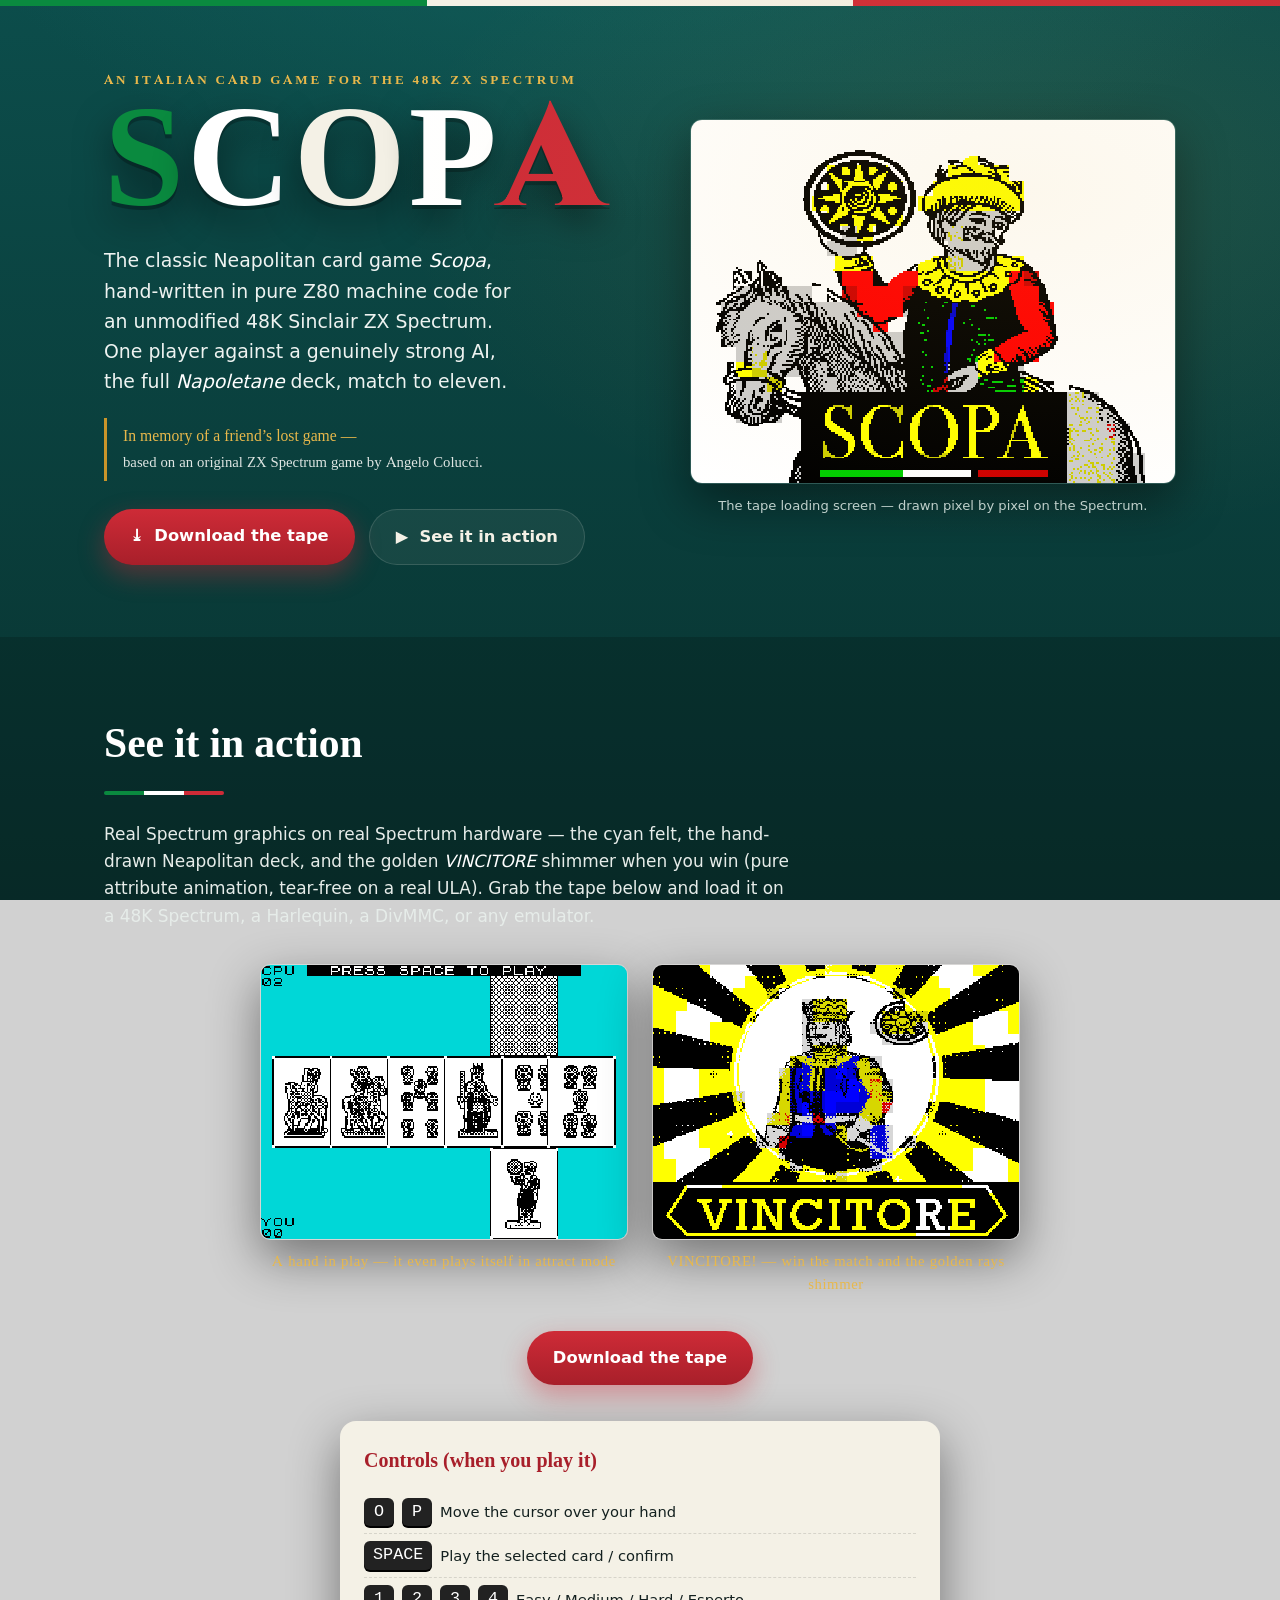
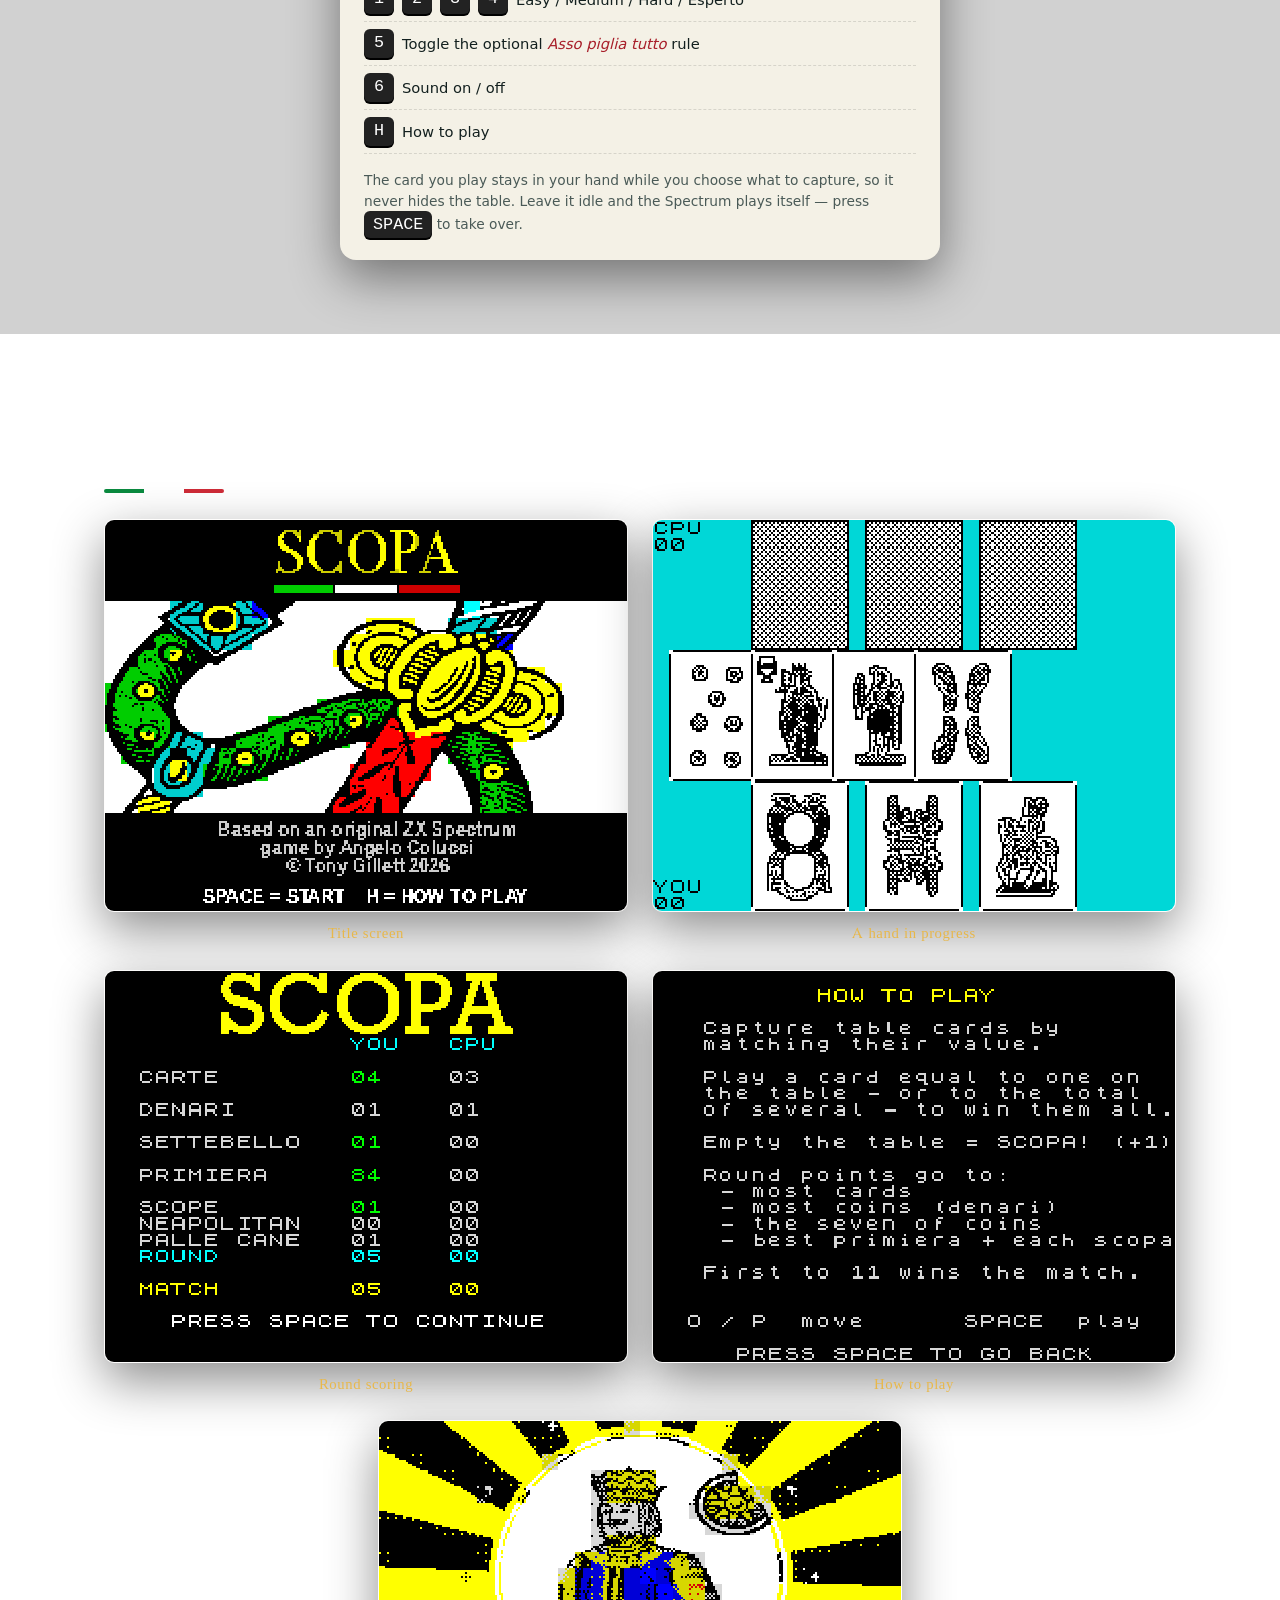
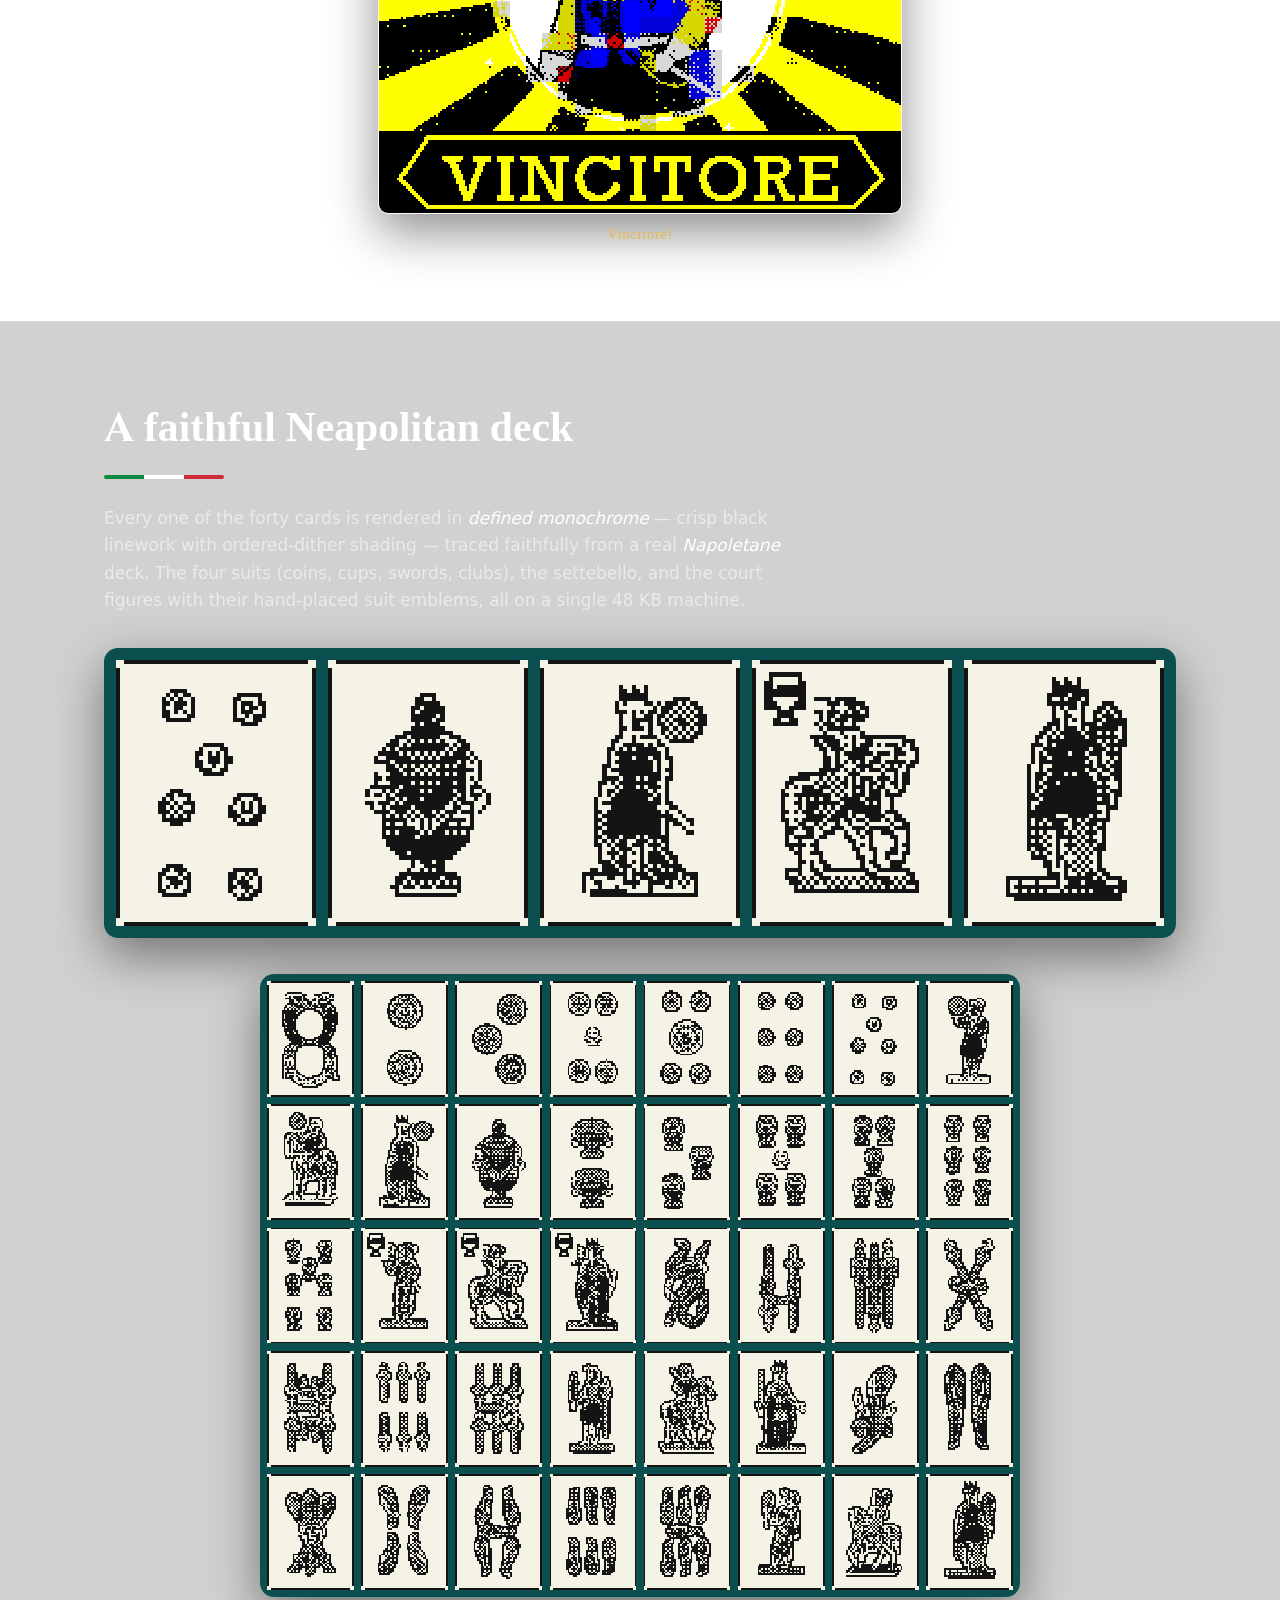
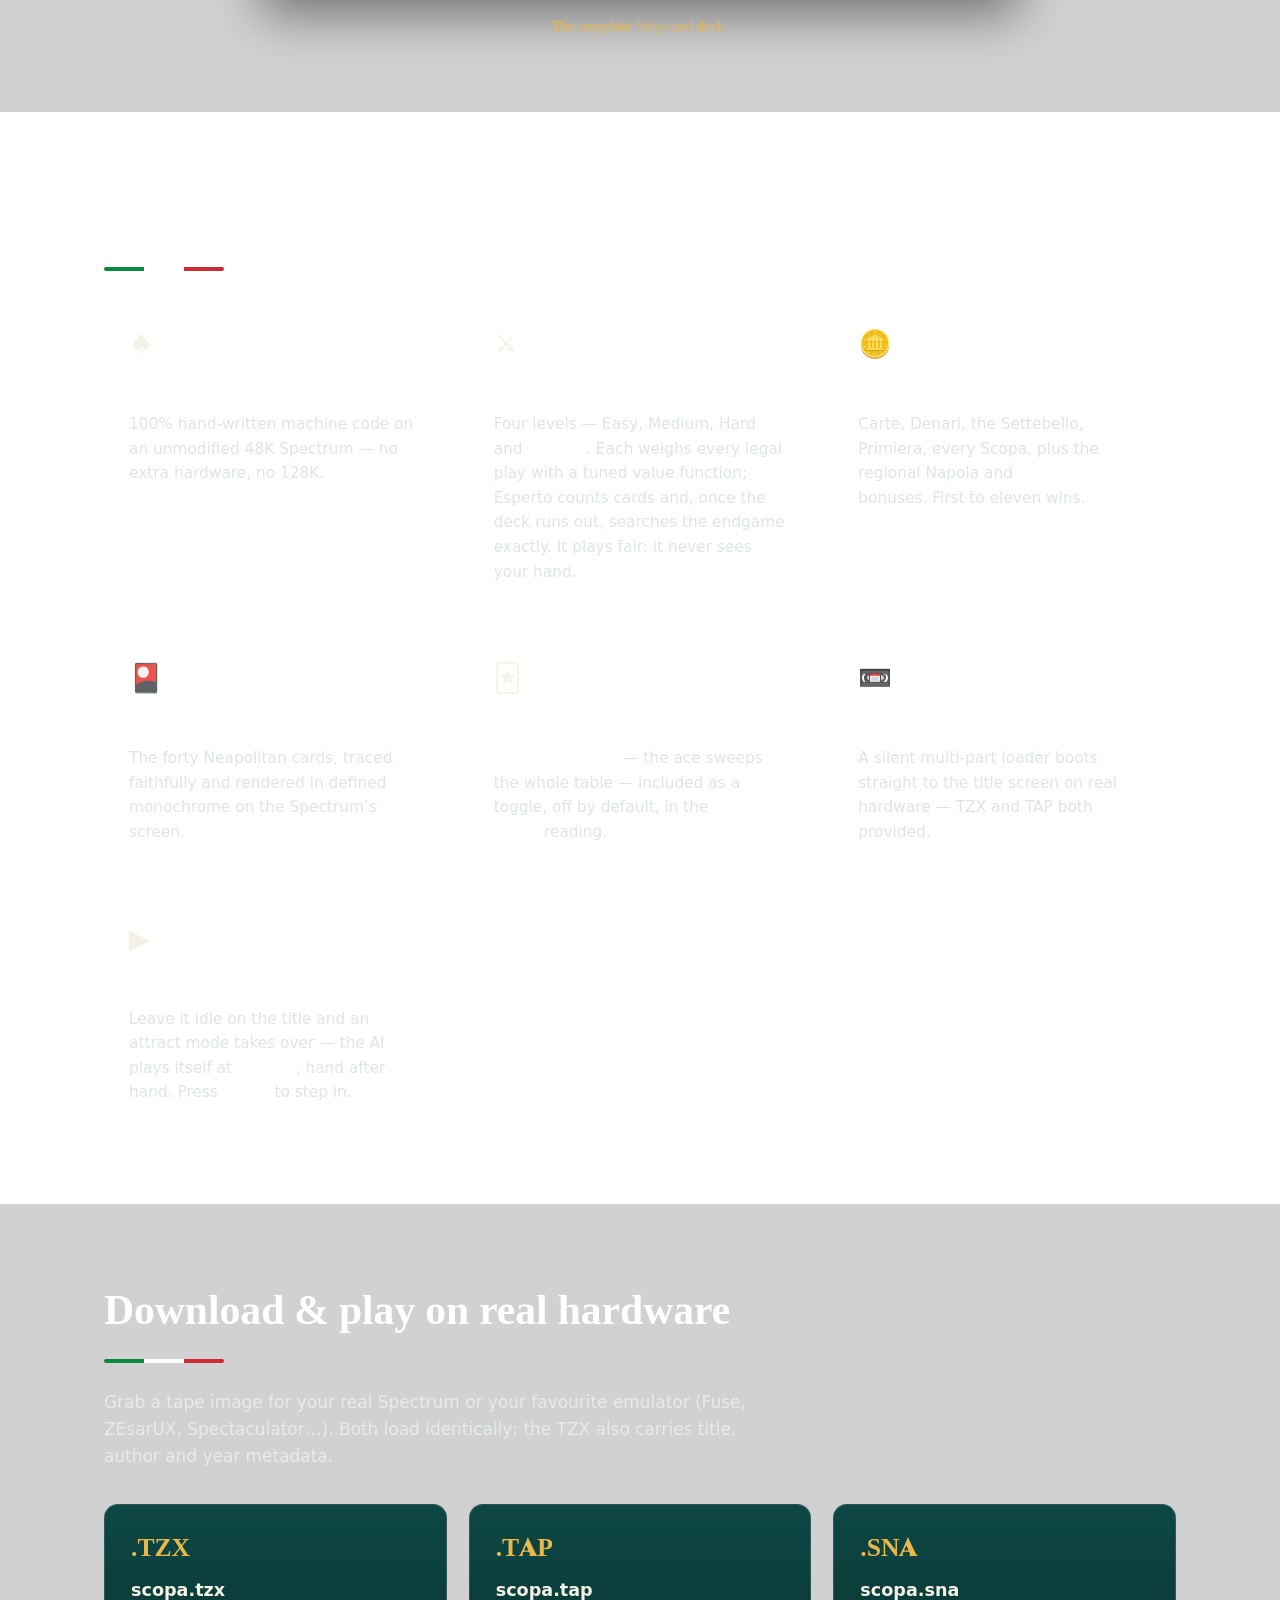
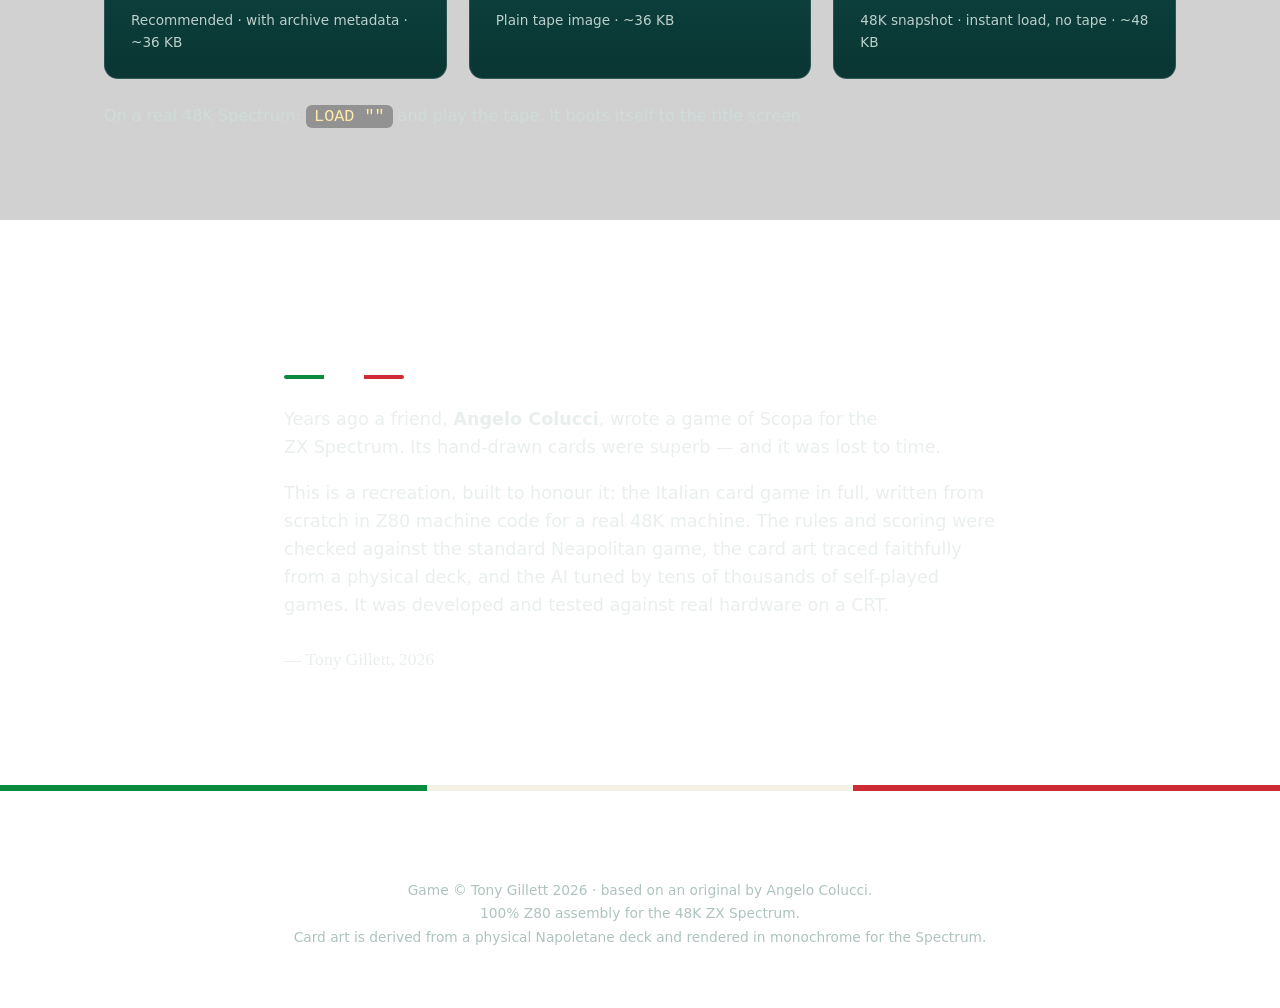
==== commit e050bfdc: "Site: fix leftover 'Play in your browser' hero CTA + og:description Hero now leads with 'Download th" ====
--- a/site/index.html
+++ b/site/index.html
@@ -6,7 +6,7 @@
 <title>SCOPA — an Italian card game for the 48K ZX Spectrum</title>
 <meta name="description" content="Scopa, the Italian card game, hand-written in Z80 machine code for an unmodified 48K Sinclair ZX Spectrum. Play it in your browser, or download the tape. A recreation of Angelo Colucci's lost game.">
 <meta property="og:title" content="SCOPA for the 48K ZX Spectrum">
-<meta property="og:description" content="The Italian card game Scopa, in Z80 machine code for a real 48K ZX Spectrum. Play in-browser or download the tape.">
+<meta property="og:description" content="The Italian card game Scopa, in Z80 machine code for a real 48K ZX Spectrum. Download the tape and play it on real hardware or any emulator.">
 <meta property="og:image" content="img/loading.png">
 <meta property="og:type" content="website">
 <link rel="icon" href="img/title.png">
@@ -27,8 +27,8 @@
       <p class="dedication">In memory of a friend’s lost game —<br>
         <span>based on an original ZX&nbsp;Spectrum game by&nbsp;Angelo&nbsp;Colucci.</span></p>
       <div class="cta-row">
-        <a class="btn btn-primary" href="#play">▶&nbsp; Play in your browser</a>
-        <a class="btn btn-ghost" href="#download">⤓&nbsp; Download the tape</a>
+        <a class="btn btn-primary" href="#download">⤓&nbsp; Download the tape</a>
+        <a class="btn btn-ghost" href="#play">▶&nbsp; See it in action</a>
       </div>
     </div>
     <div class="hero-art">
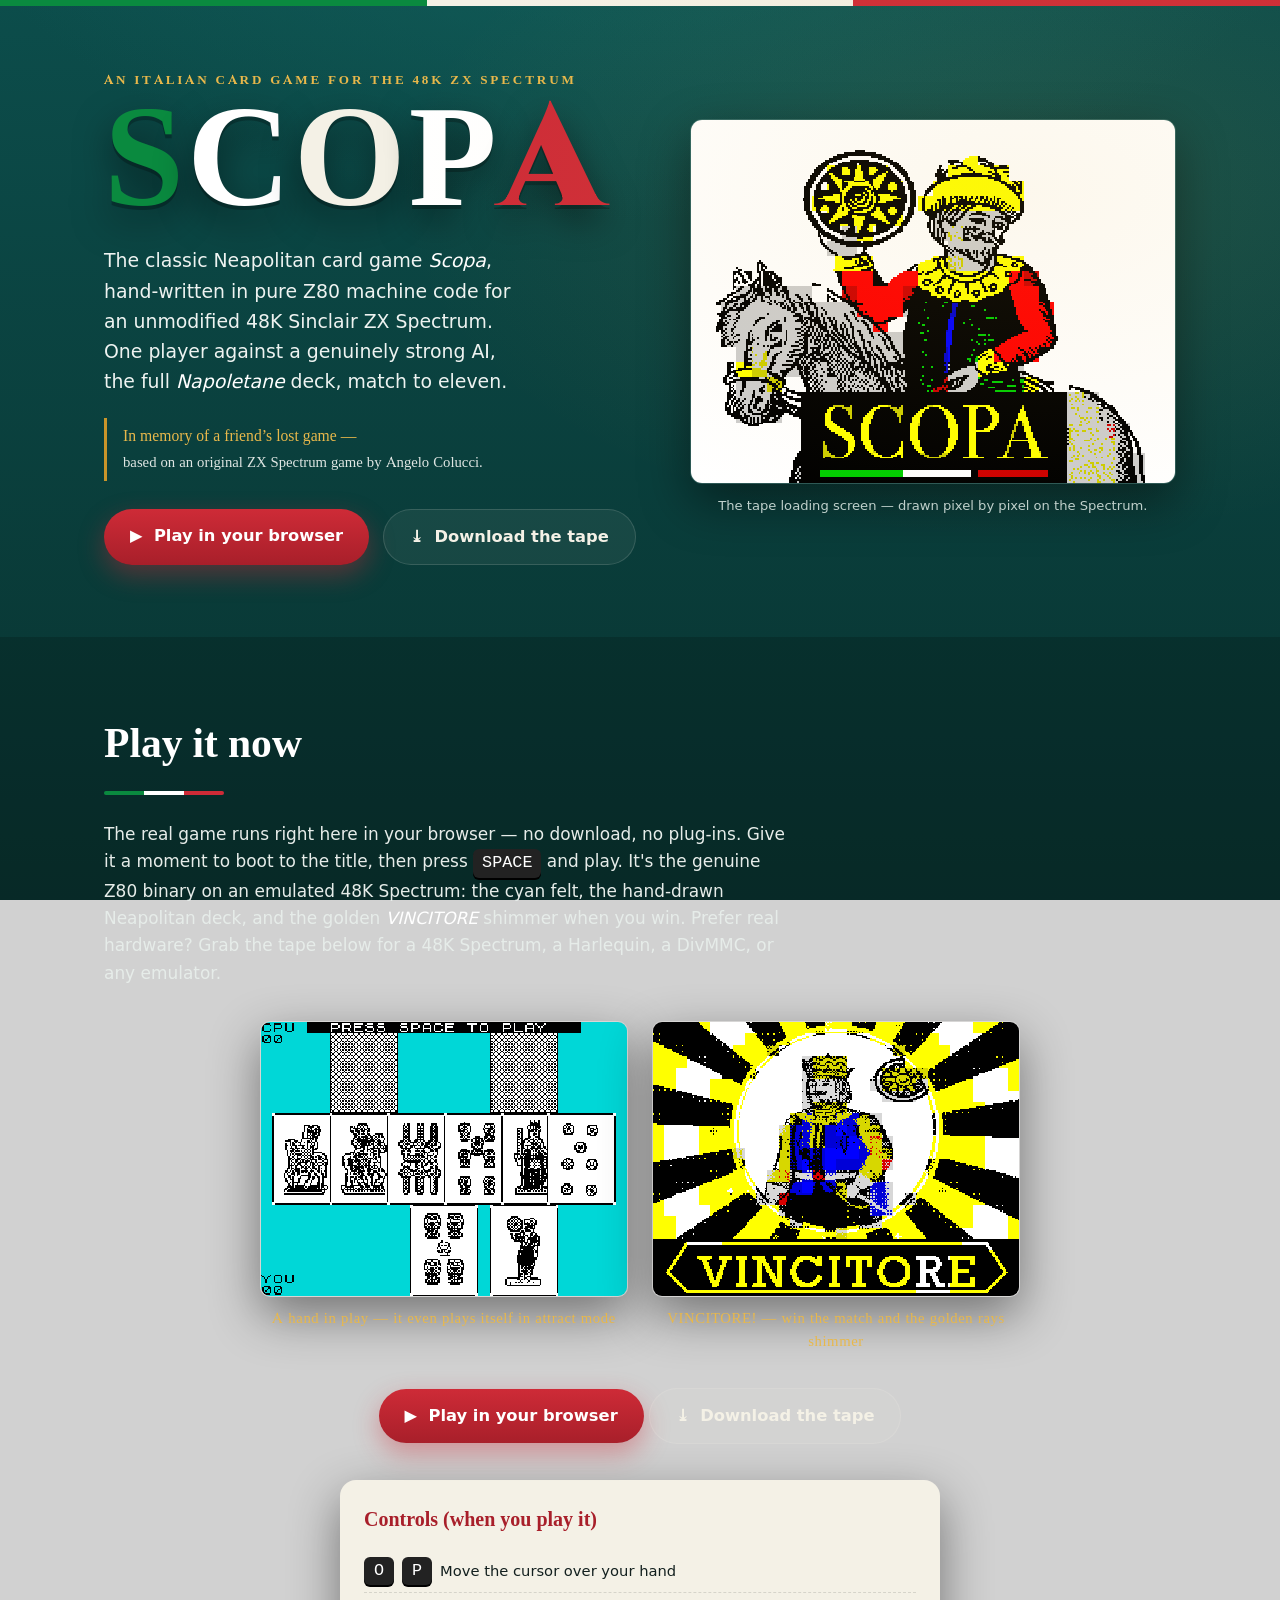
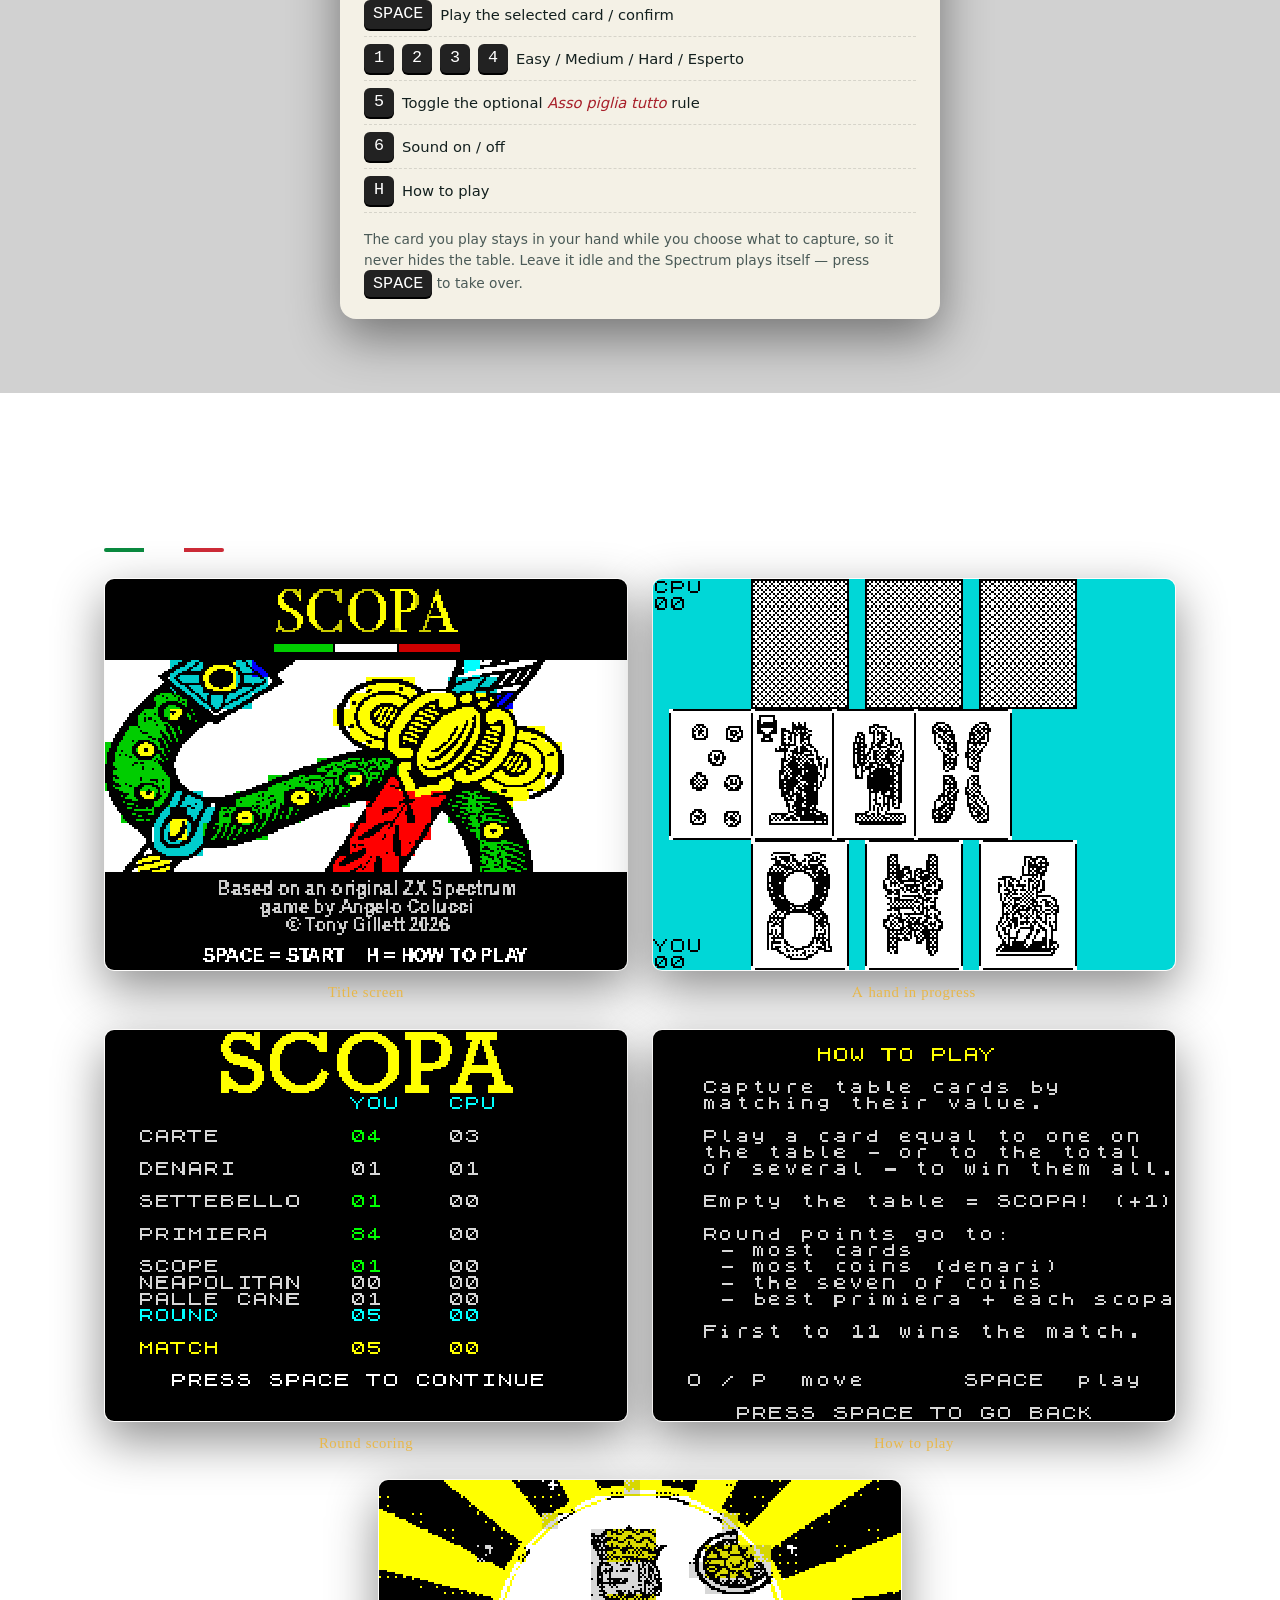
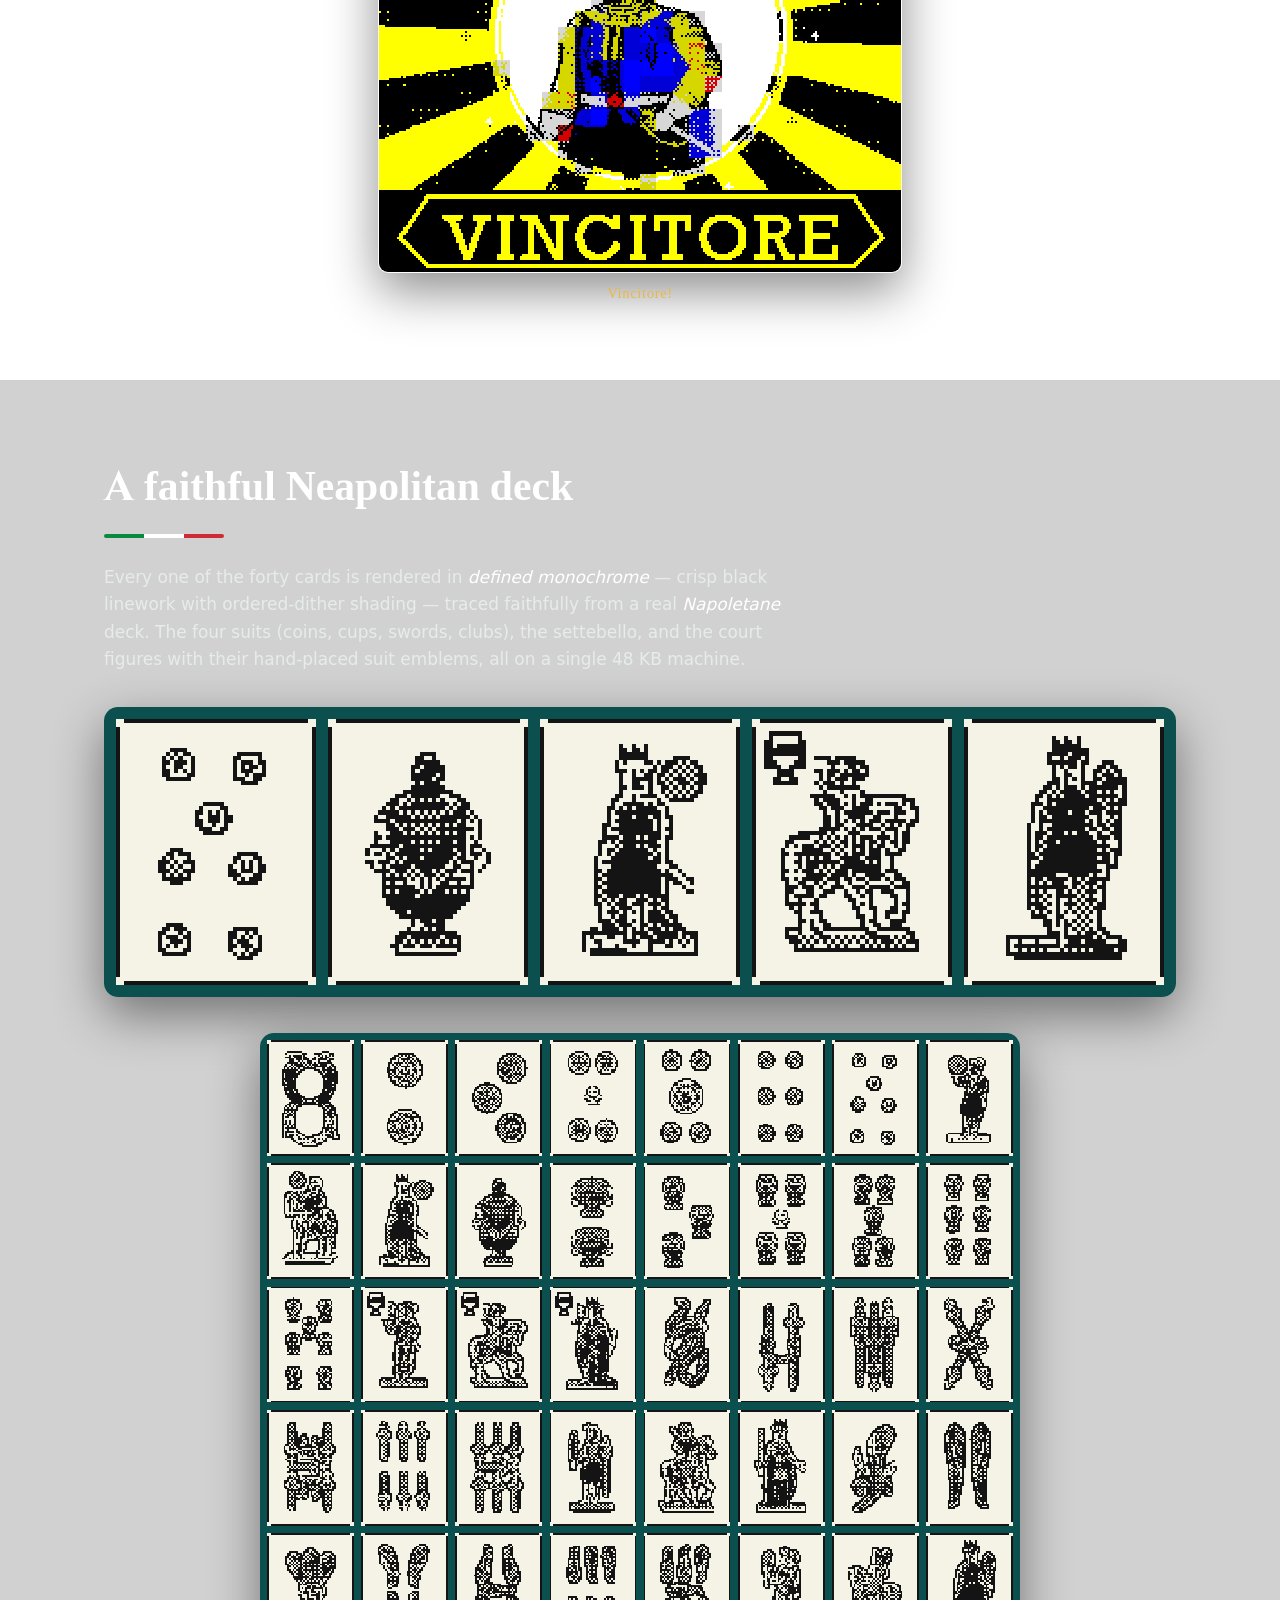
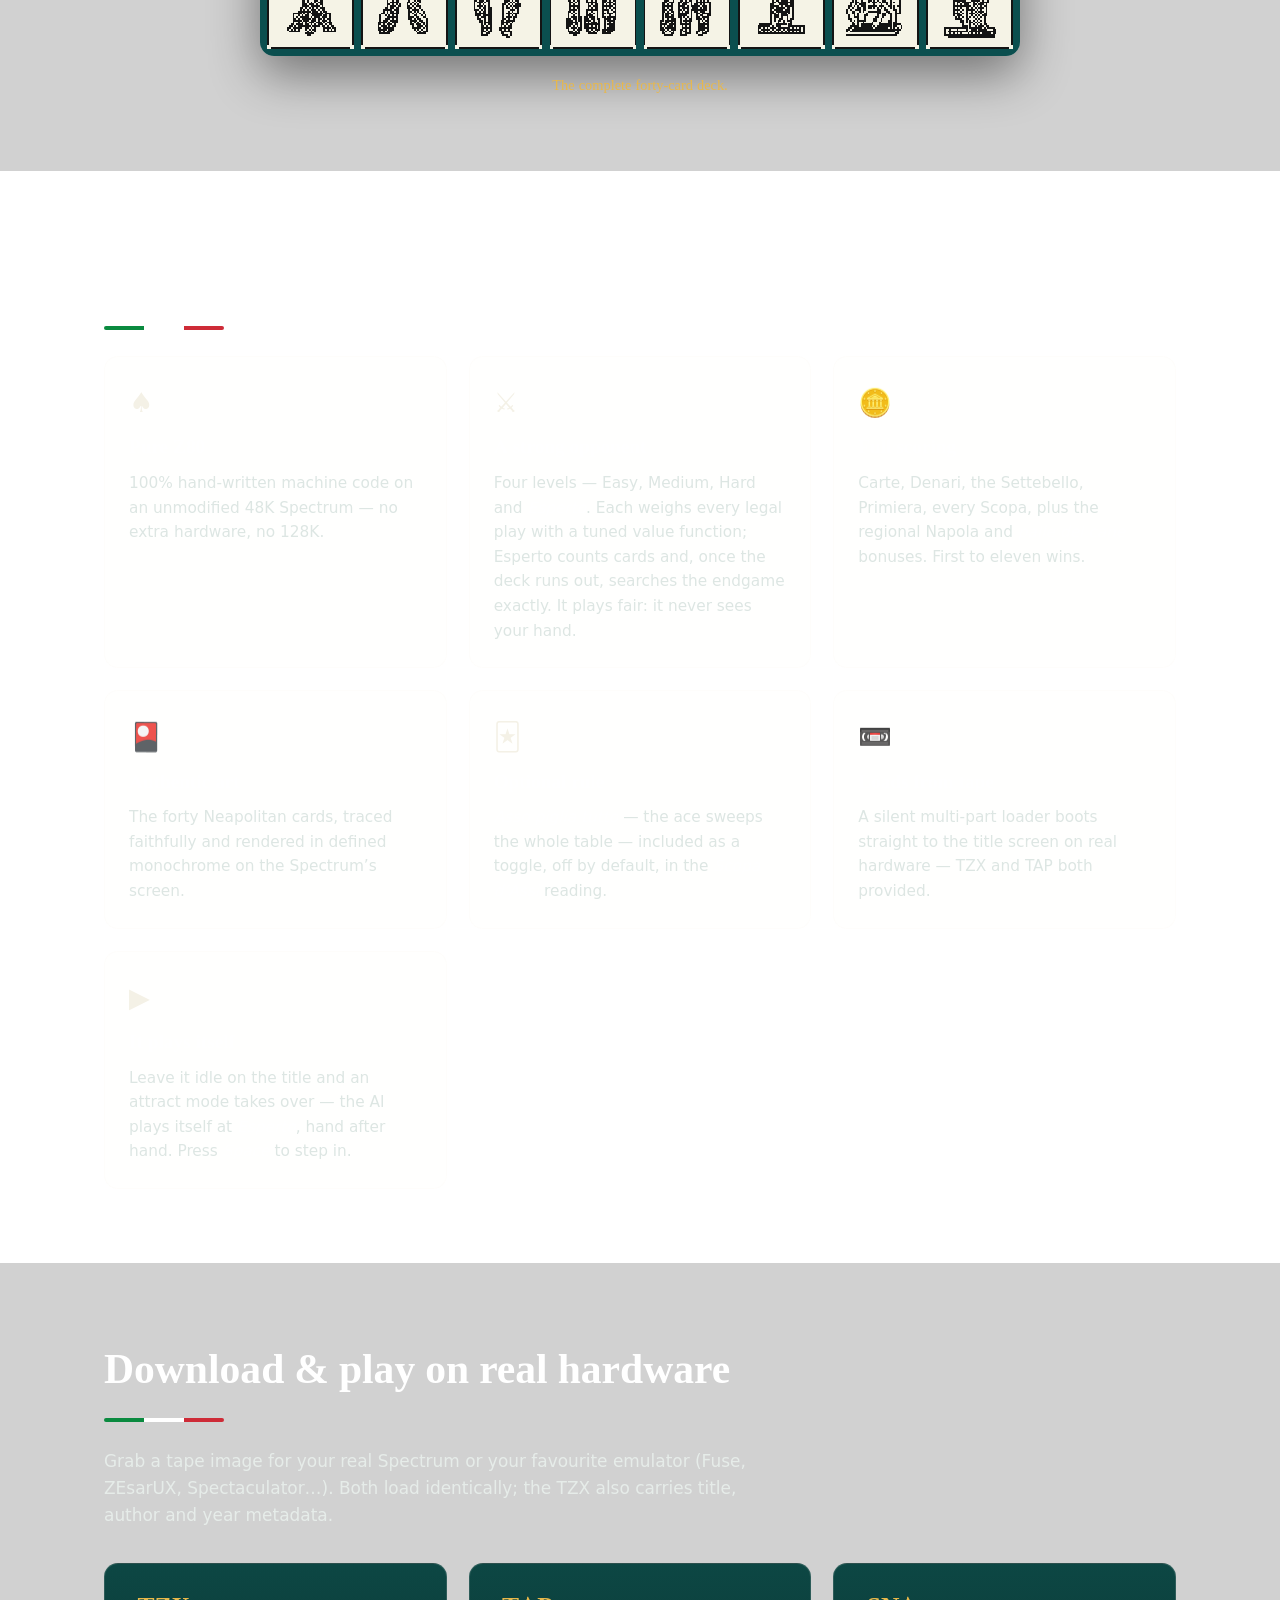
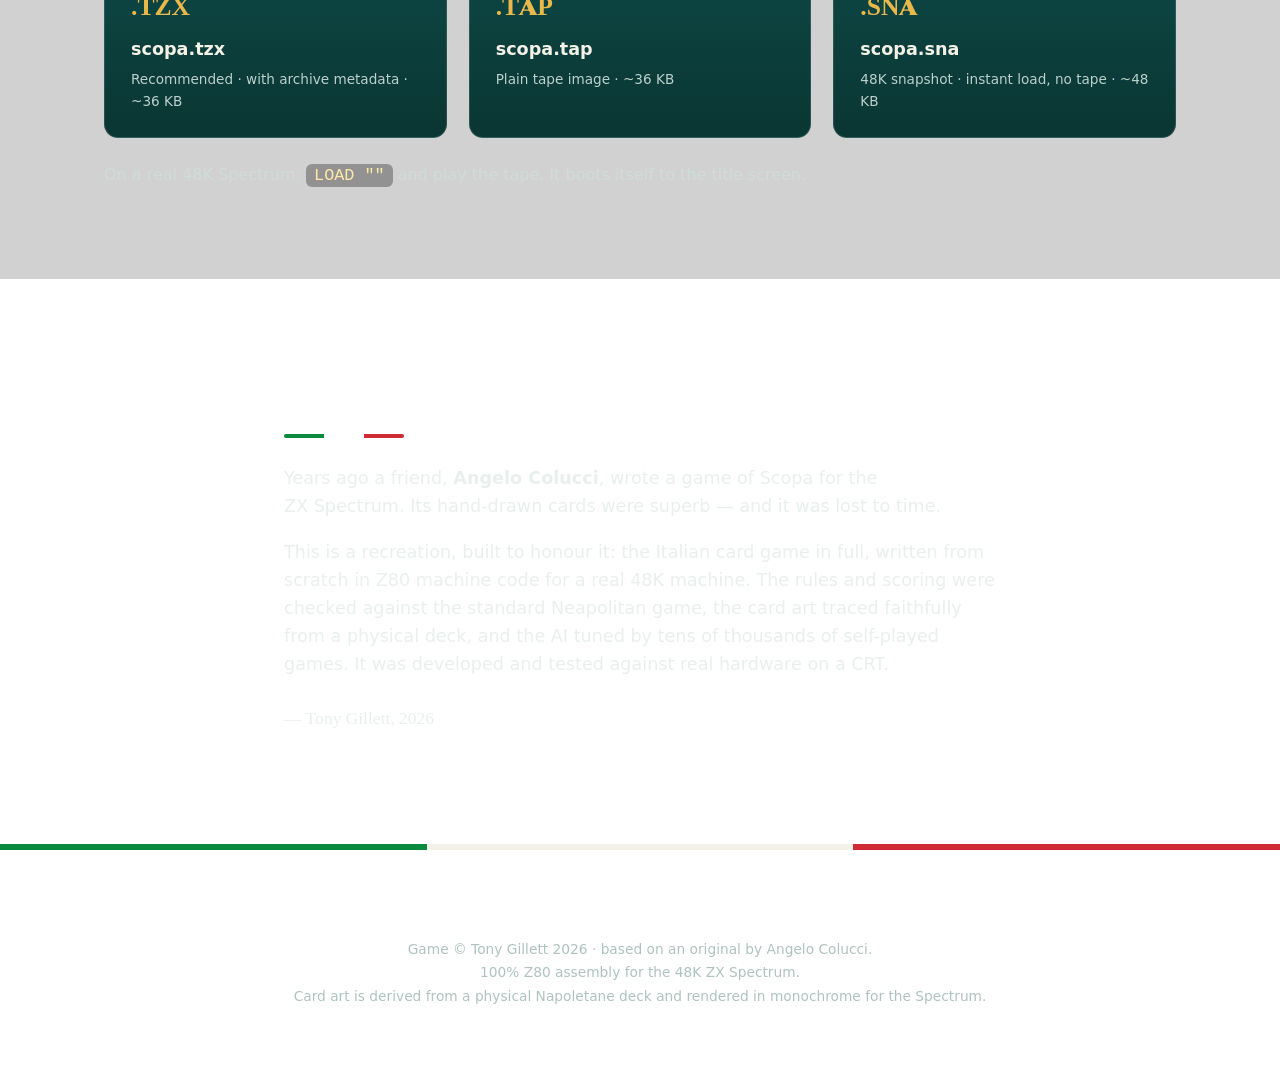
==== commit da8aa642: "In-browser emulator (Qaop/JS) + far-left flash fix + win/banner vblank reveals + PALLE banner - Emul" ====
--- a/site/index.html
+++ b/site/index.html
@@ -6,7 +6,7 @@
 <title>SCOPA — an Italian card game for the 48K ZX Spectrum</title>
 <meta name="description" content="Scopa, the Italian card game, hand-written in Z80 machine code for an unmodified 48K Sinclair ZX Spectrum. Play it in your browser, or download the tape. A recreation of Angelo Colucci's lost game.">
 <meta property="og:title" content="SCOPA for the 48K ZX Spectrum">
-<meta property="og:description" content="The Italian card game Scopa, in Z80 machine code for a real 48K ZX Spectrum. Download the tape and play it on real hardware or any emulator.">
+<meta property="og:description" content="The Italian card game Scopa, in Z80 machine code for a real 48K ZX Spectrum. Play it in your browser, or download the tape for real hardware.">
 <meta property="og:image" content="img/loading.png">
 <meta property="og:type" content="website">
 <link rel="icon" href="img/title.png">
@@ -27,8 +27,8 @@
       <p class="dedication">In memory of a friend’s lost game —<br>
         <span>based on an original ZX&nbsp;Spectrum game by&nbsp;Angelo&nbsp;Colucci.</span></p>
       <div class="cta-row">
-        <a class="btn btn-primary" href="#download">⤓&nbsp; Download the tape</a>
-        <a class="btn btn-ghost" href="#play">▶&nbsp; See it in action</a>
+        <a class="btn btn-primary" href="qaop/">▶&nbsp; Play in your browser</a>
+        <a class="btn btn-ghost" href="#download">⤓&nbsp; Download the tape</a>
       </div>
     </div>
     <div class="hero-art">
@@ -43,12 +43,13 @@
 <!-- ============ PLAY ============ -->
 <section id="play" class="band band-dark">
   <div class="wrap">
-    <h2 class="section-title">See it in action</h2>
+    <h2 class="section-title">Play it now</h2>
     <div class="tricolore-rule"></div>
-    <p class="section-intro">Real Spectrum graphics on real Spectrum hardware — the cyan felt, the
-      hand-drawn Neapolitan deck, and the golden <em>VINCITORE</em> shimmer when you win (pure
-      attribute animation, tear-free on a real ULA). Grab the tape below and load it on a 48K
-      Spectrum, a Harlequin, a DivMMC, or any emulator.</p>
+    <p class="section-intro">The real game runs right here in your browser — no download, no plug-ins.
+      Give it a moment to boot to the title, then press <kbd>SPACE</kbd> and play. It's the genuine
+      Z80 binary on an emulated 48K Spectrum: the cyan felt, the hand-drawn Neapolitan deck, and the
+      golden <em>VINCITORE</em> shimmer when you win. Prefer real hardware? Grab the tape below for a
+      48K Spectrum, a Harlequin, a DivMMC, or any emulator.</p>
 
     <div class="shots-grid gif-grid">
       <figure>
@@ -61,7 +62,10 @@
       </figure>
     </div>
 
-    <p class="play-cta"><a class="btn btn-primary" href="#download">Download the tape</a></p>
+    <p class="play-cta">
+      <a class="btn btn-primary" href="qaop/">▶&nbsp; Play in your browser</a>
+      <a class="btn btn-ghost" href="#download">⤓&nbsp; Download the tape</a>
+    </p>
 
     <aside class="controls-card controls-wide">
       <h3>Controls (when you play it)</h3>
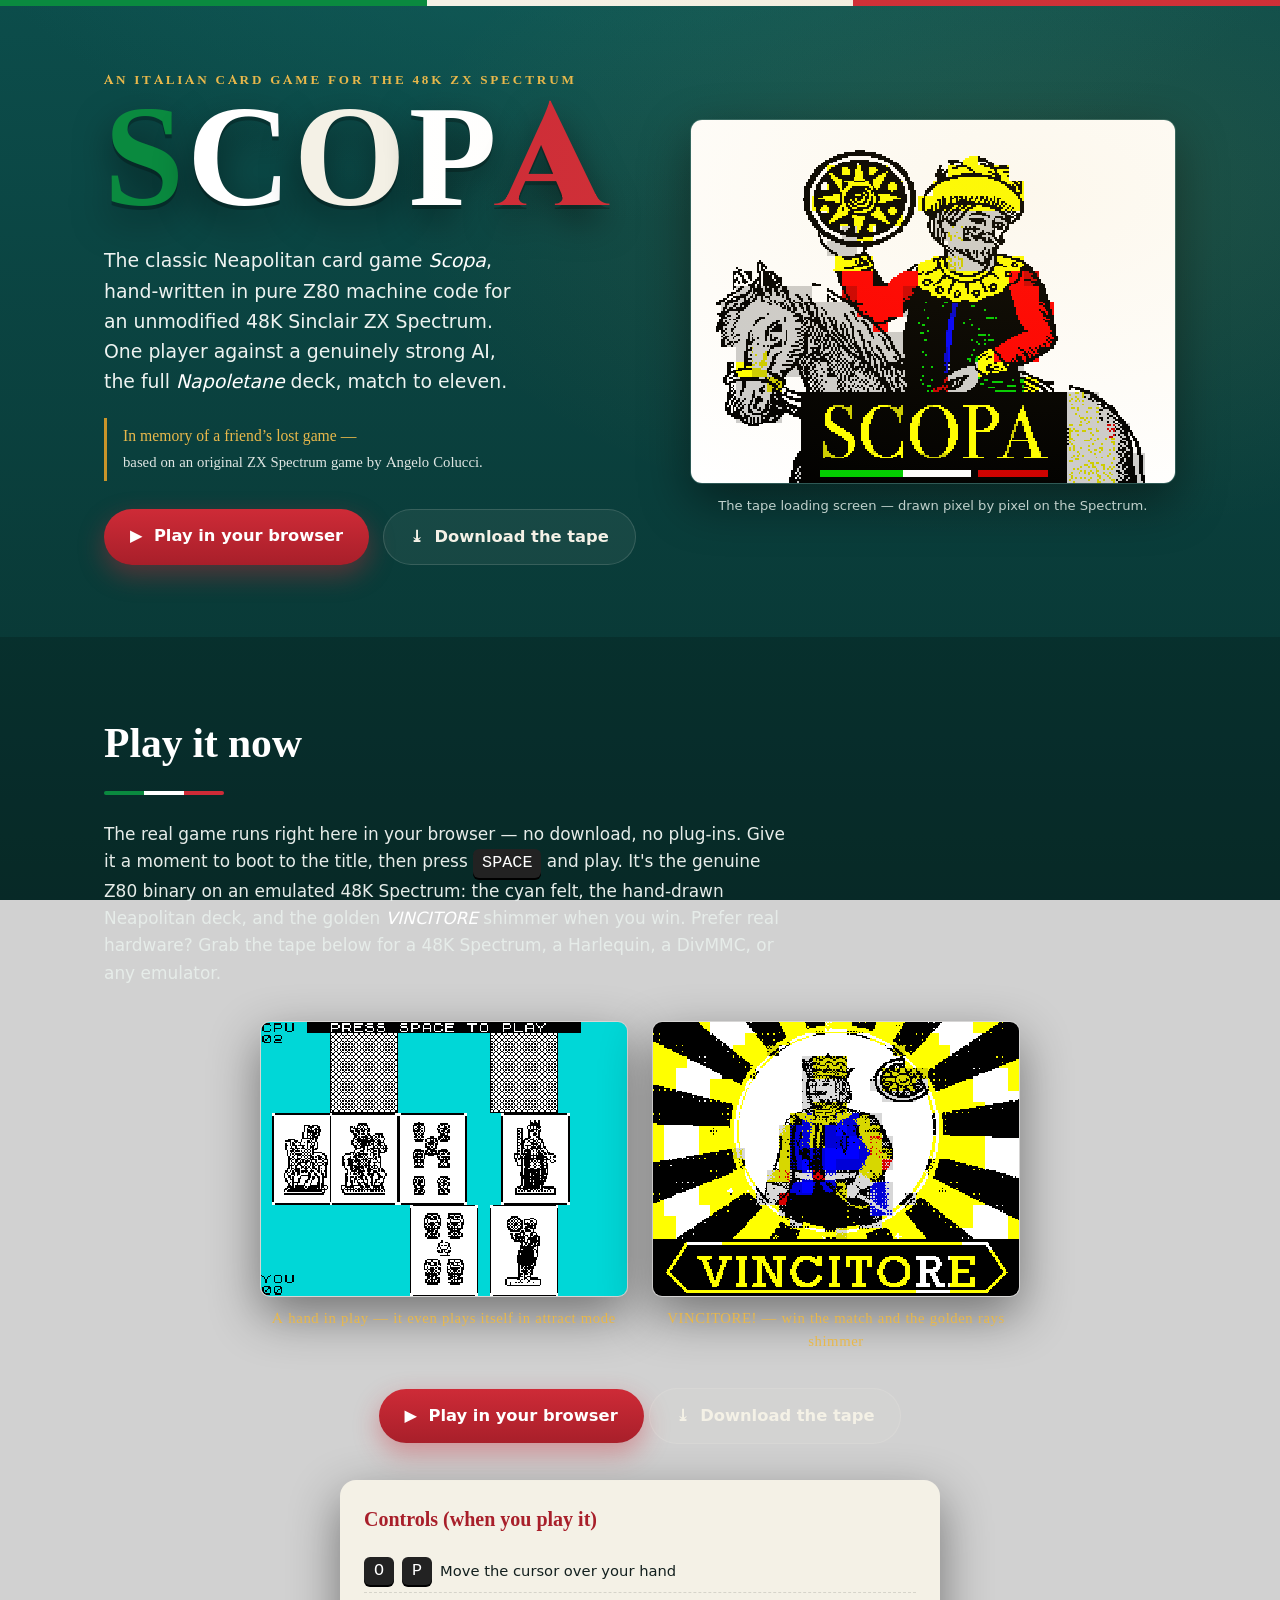
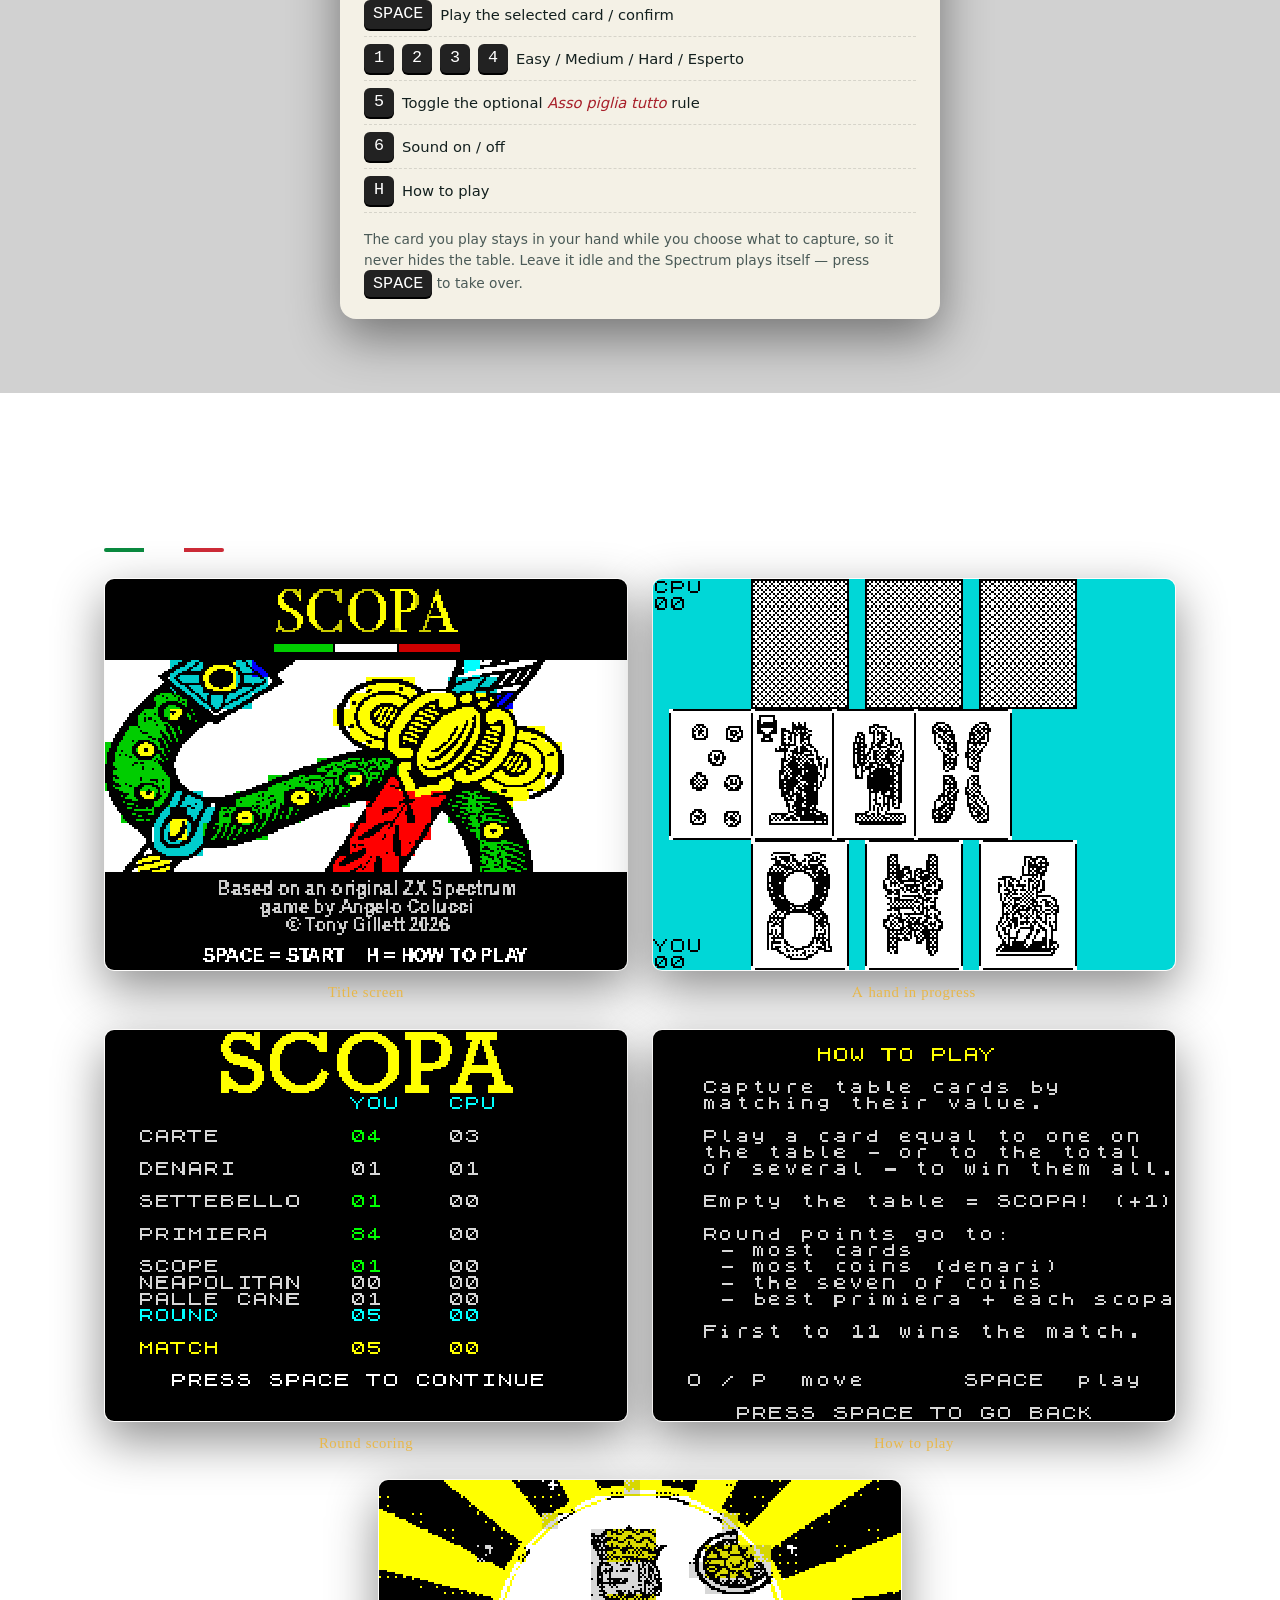
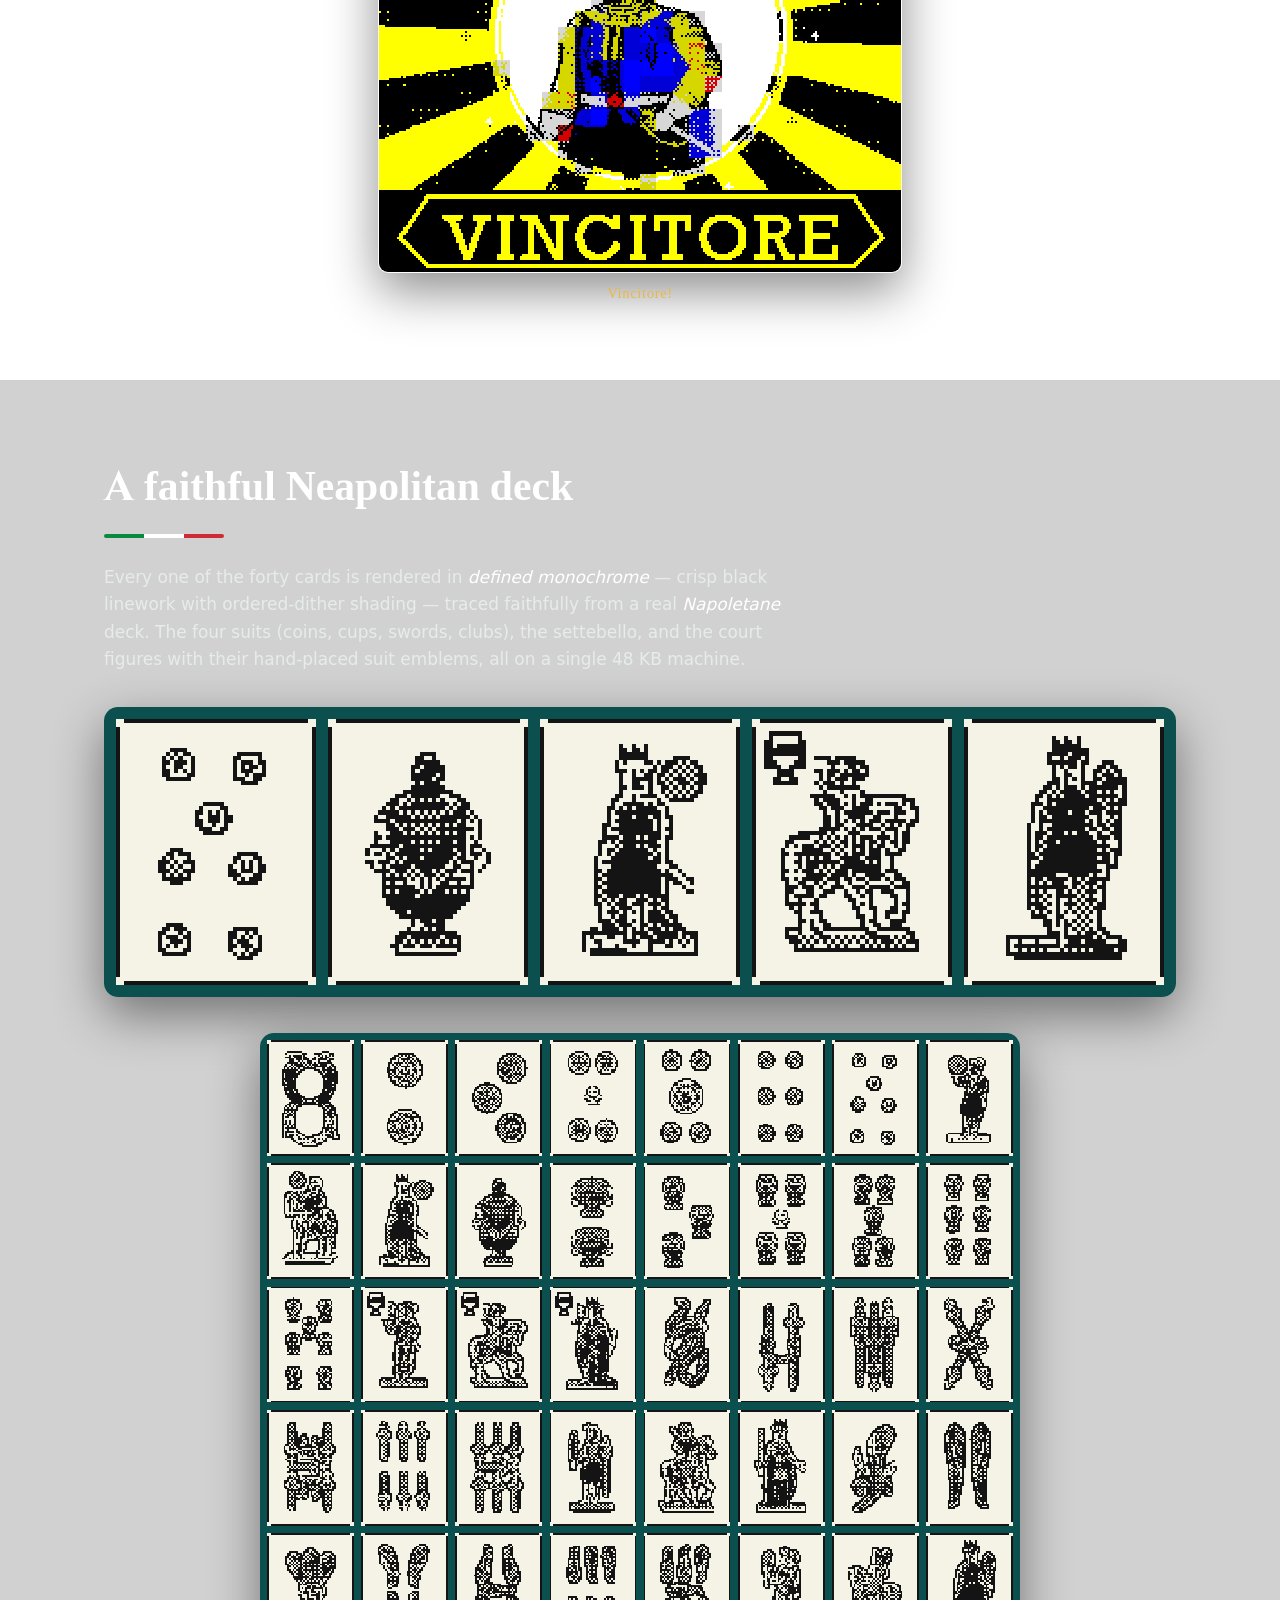
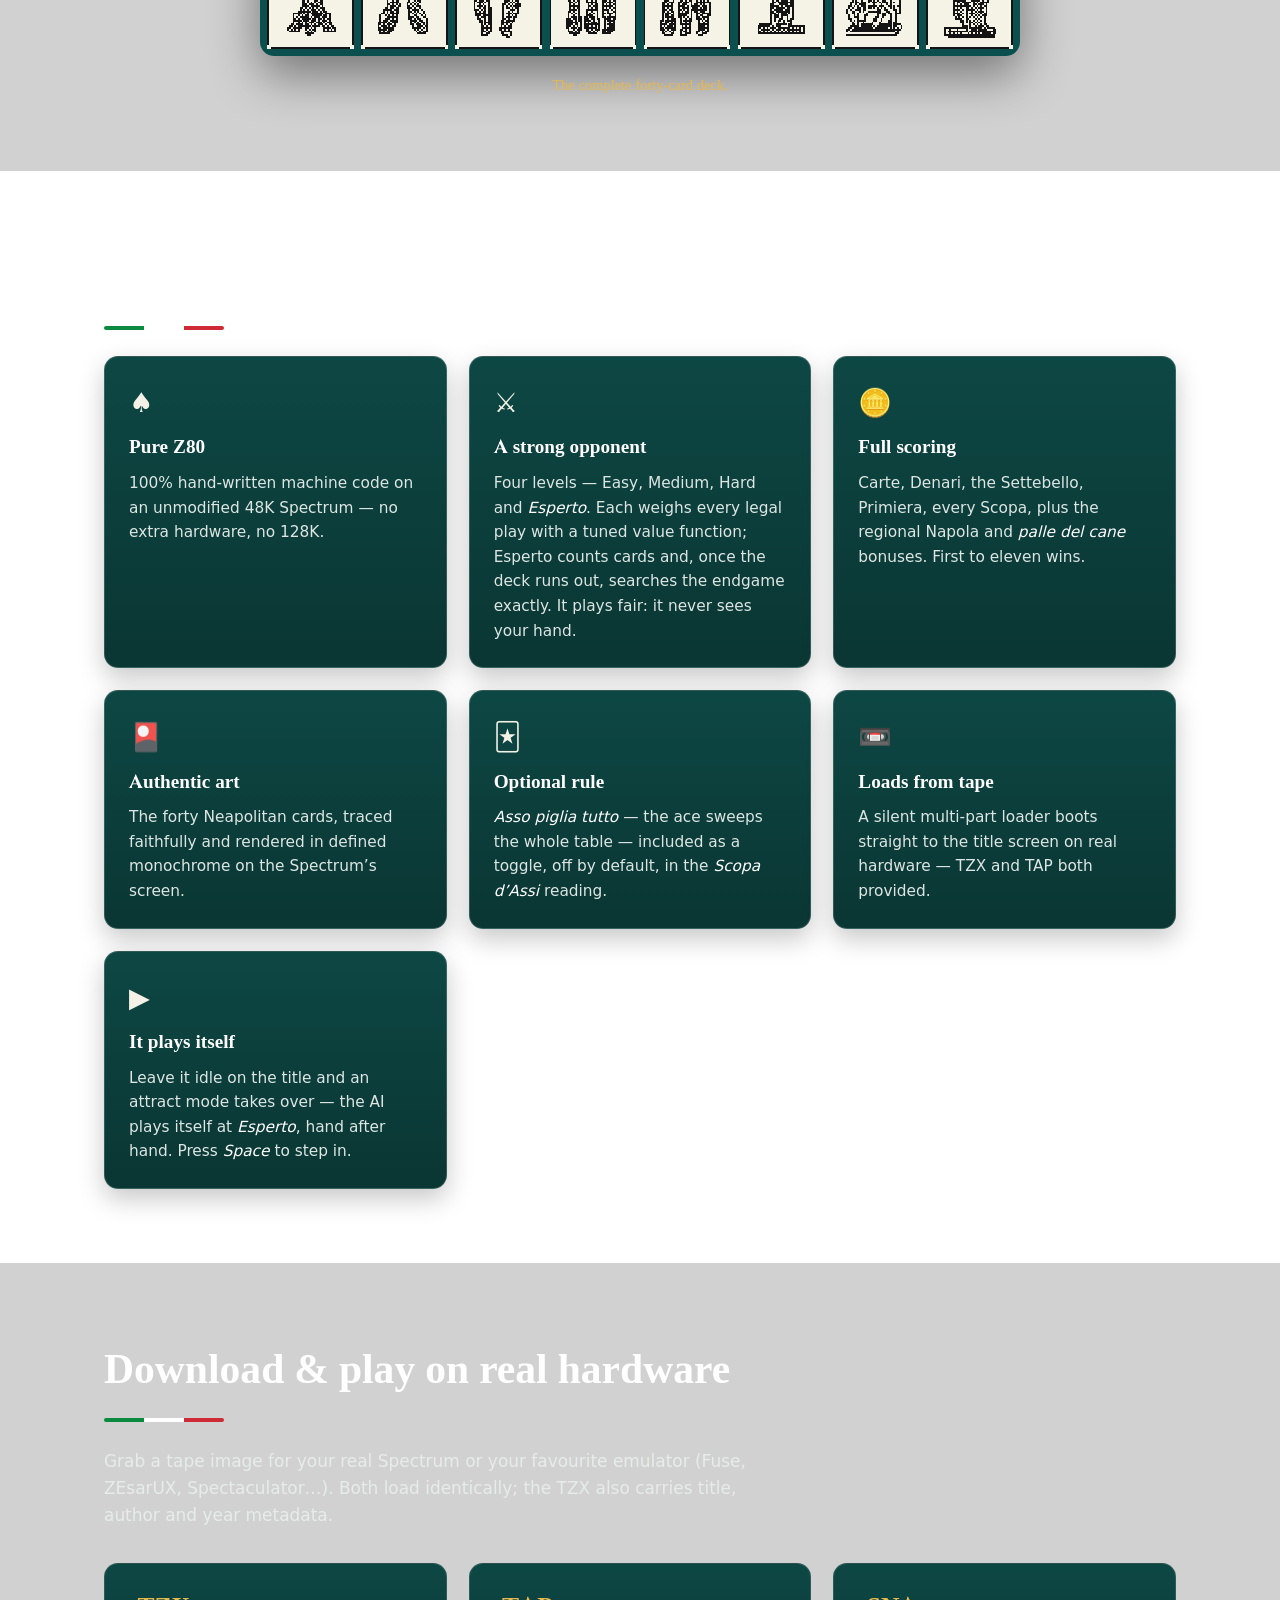
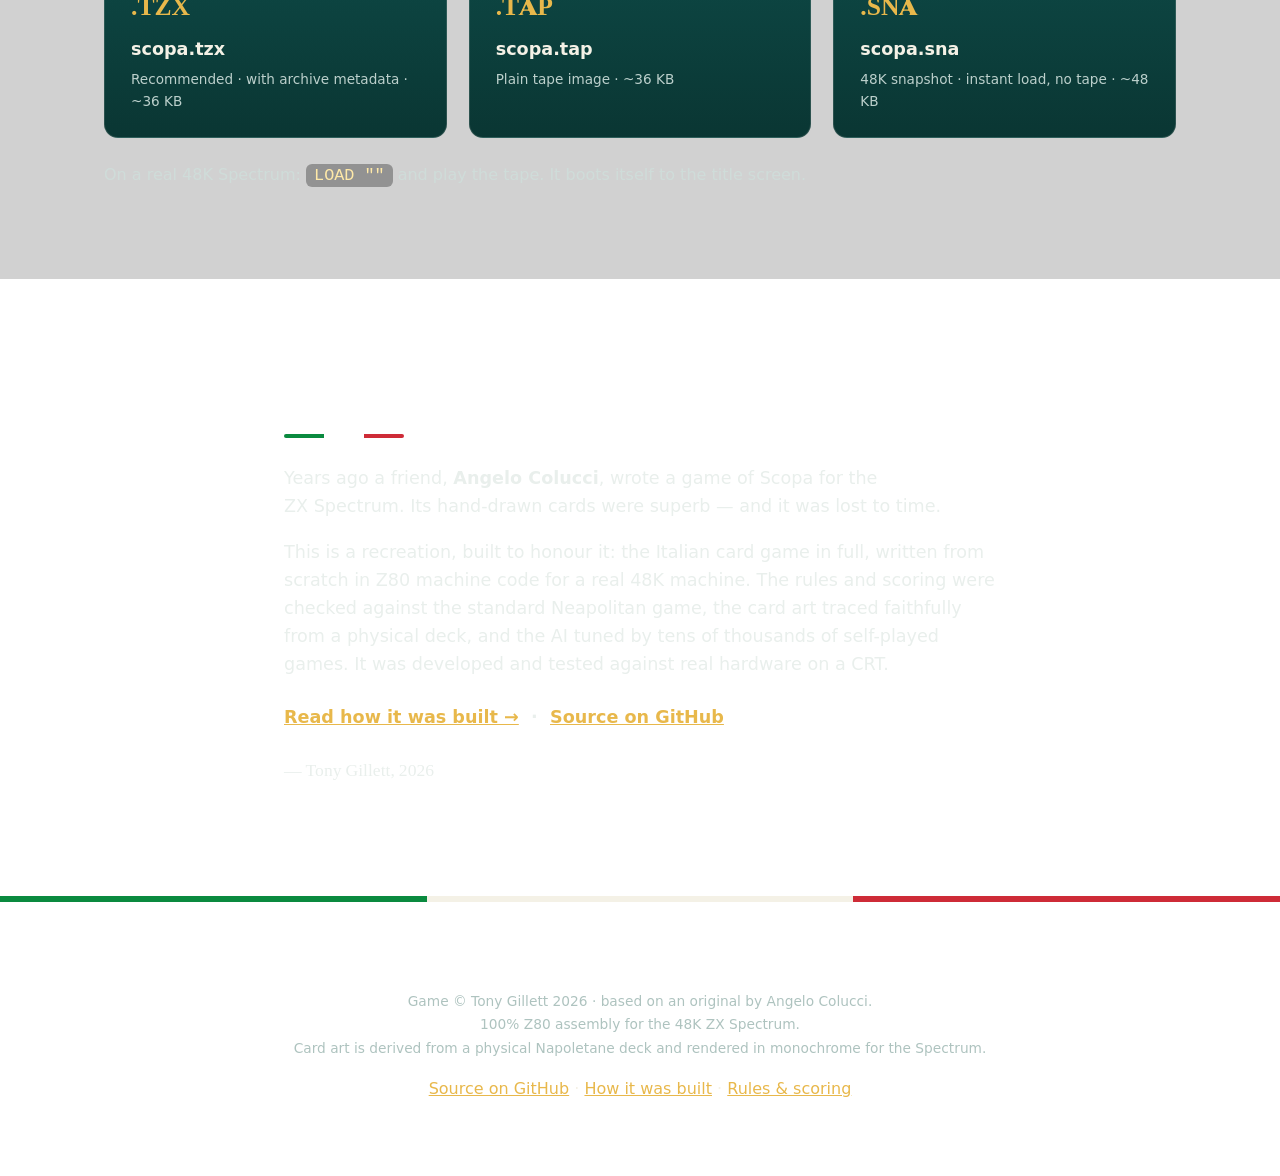
==== commit 116c0929: "Site: features cards readable + GIFs->lossless WebP (582KB->25KB) + source/article links Three impro" ====
--- a/site/index.html
+++ b/site/index.html
@@ -53,11 +53,19 @@
 
     <div class="shots-grid gif-grid">
       <figure>
-        <img src="img/gameplay.gif" width="256" height="192" alt="Animated gameplay: Neapolitan cards played and captured on the cyan felt" loading="lazy">
+        <picture>
+          <source media="(prefers-reduced-motion: reduce)" srcset="img/gameplay.png">
+          <source type="image/webp" srcset="img/gameplay.webp">
+          <img src="img/gameplay.gif" width="512" height="384" alt="Animated gameplay: Neapolitan cards played and captured on the cyan felt" loading="lazy">
+        </picture>
         <figcaption>A hand in play — it even plays itself in attract mode</figcaption>
       </figure>
       <figure>
-        <img src="img/shimmer.gif" width="256" height="192" alt="The VINCITORE victory screen with an animated golden sunburst shimmer" loading="lazy">
+        <picture>
+          <source media="(prefers-reduced-motion: reduce)" srcset="img/winner.png">
+          <source type="image/webp" srcset="img/shimmer.webp">
+          <img src="img/shimmer.gif" width="512" height="384" alt="The VINCITORE victory screen with an animated golden sunburst shimmer" loading="lazy">
+        </picture>
         <figcaption>VINCITORE! — win the match and the golden rays shimmer</figcaption>
       </figure>
     </div>
@@ -173,6 +181,7 @@
       against the standard Neapolitan game, the card art traced faithfully from a physical deck,
       and the AI tuned by tens of thousands of self-played games. It was developed and tested
       against real hardware on a CRT.</p>
+    <p class="story-links"><a href="https://github.com/tonygillett136/scopa-spectrum/blob/main/ARTICLE.md">Read how it was built&nbsp;→</a> &nbsp;·&nbsp; <a href="https://github.com/tonygillett136/scopa-spectrum">Source on GitHub</a></p>
     <p class="story-sign">— Tony Gillett, 2026</p>
   </div>
 </section>
@@ -189,6 +198,11 @@
       100% Z80 assembly for the 48K ZX Spectrum.<br>
       Card art is derived from a physical Napoletane deck and rendered in monochrome for the Spectrum.
     </p>
+    <p class="foot-links">
+      <a href="https://github.com/tonygillett136/scopa-spectrum">Source on GitHub</a> ·
+      <a href="https://github.com/tonygillett136/scopa-spectrum/blob/main/ARTICLE.md">How it was built</a> ·
+      <a href="https://github.com/tonygillett136/scopa-spectrum/blob/main/RULES.md">Rules &amp; scoring</a>
+    </p>
   </div>
 </footer>
 </body>
--- a/site/style.css
+++ b/site/style.css
@@ -90,6 +90,7 @@
 /* ---------- SHOTS ---------- */
 .shots-grid{display:grid;grid-template-columns:repeat(2,1fr);gap:24px}
 .shots-grid figure{margin:0}
+.shots-grid picture{display:block}
 .shots-grid img{width:100%;height:auto;display:block;image-rendering:pixelated;border-radius:10px;
   border:1px solid var(--line);box-shadow:var(--shadow)}
 .shots-grid figcaption{font-family:'Cinzel',serif;text-align:center;color:var(--gold);
@@ -107,7 +108,8 @@
 
 /* ---------- FEATURES ---------- */
 .features{display:grid;grid-template-columns:repeat(3,1fr);gap:22px}
-.feature{background:rgba(244,241,230,.05);border:1px solid var(--line);border-radius:14px;padding:24px}
+.feature{background:linear-gradient(180deg,#0d4744,#0a3633);border:1px solid rgba(244,241,230,.18);
+  border-radius:14px;padding:24px;box-shadow:0 10px 26px rgba(0,0,0,.22)}
 .feature .fi{font-size:1.7rem;display:block;margin-bottom:8px}
 .feature h3{font-family:'Cinzel',serif;margin:.1rem 0 8px;color:#fff;font-size:1.2rem}
 .feature p{margin:0;color:#dde6e3;font-size:.96rem}
@@ -127,6 +129,7 @@
 /* ---------- STORY ---------- */
 #story p{font-size:1.1rem;color:#e9efec}
 .story-sign{font-family:'Cinzel',serif;color:var(--gold);margin-top:26px}
+.story-links{margin-top:24px;font-size:1.05rem;font-weight:600}
 
 /* ---------- FOOTER ---------- */
 footer{margin-top:20px}
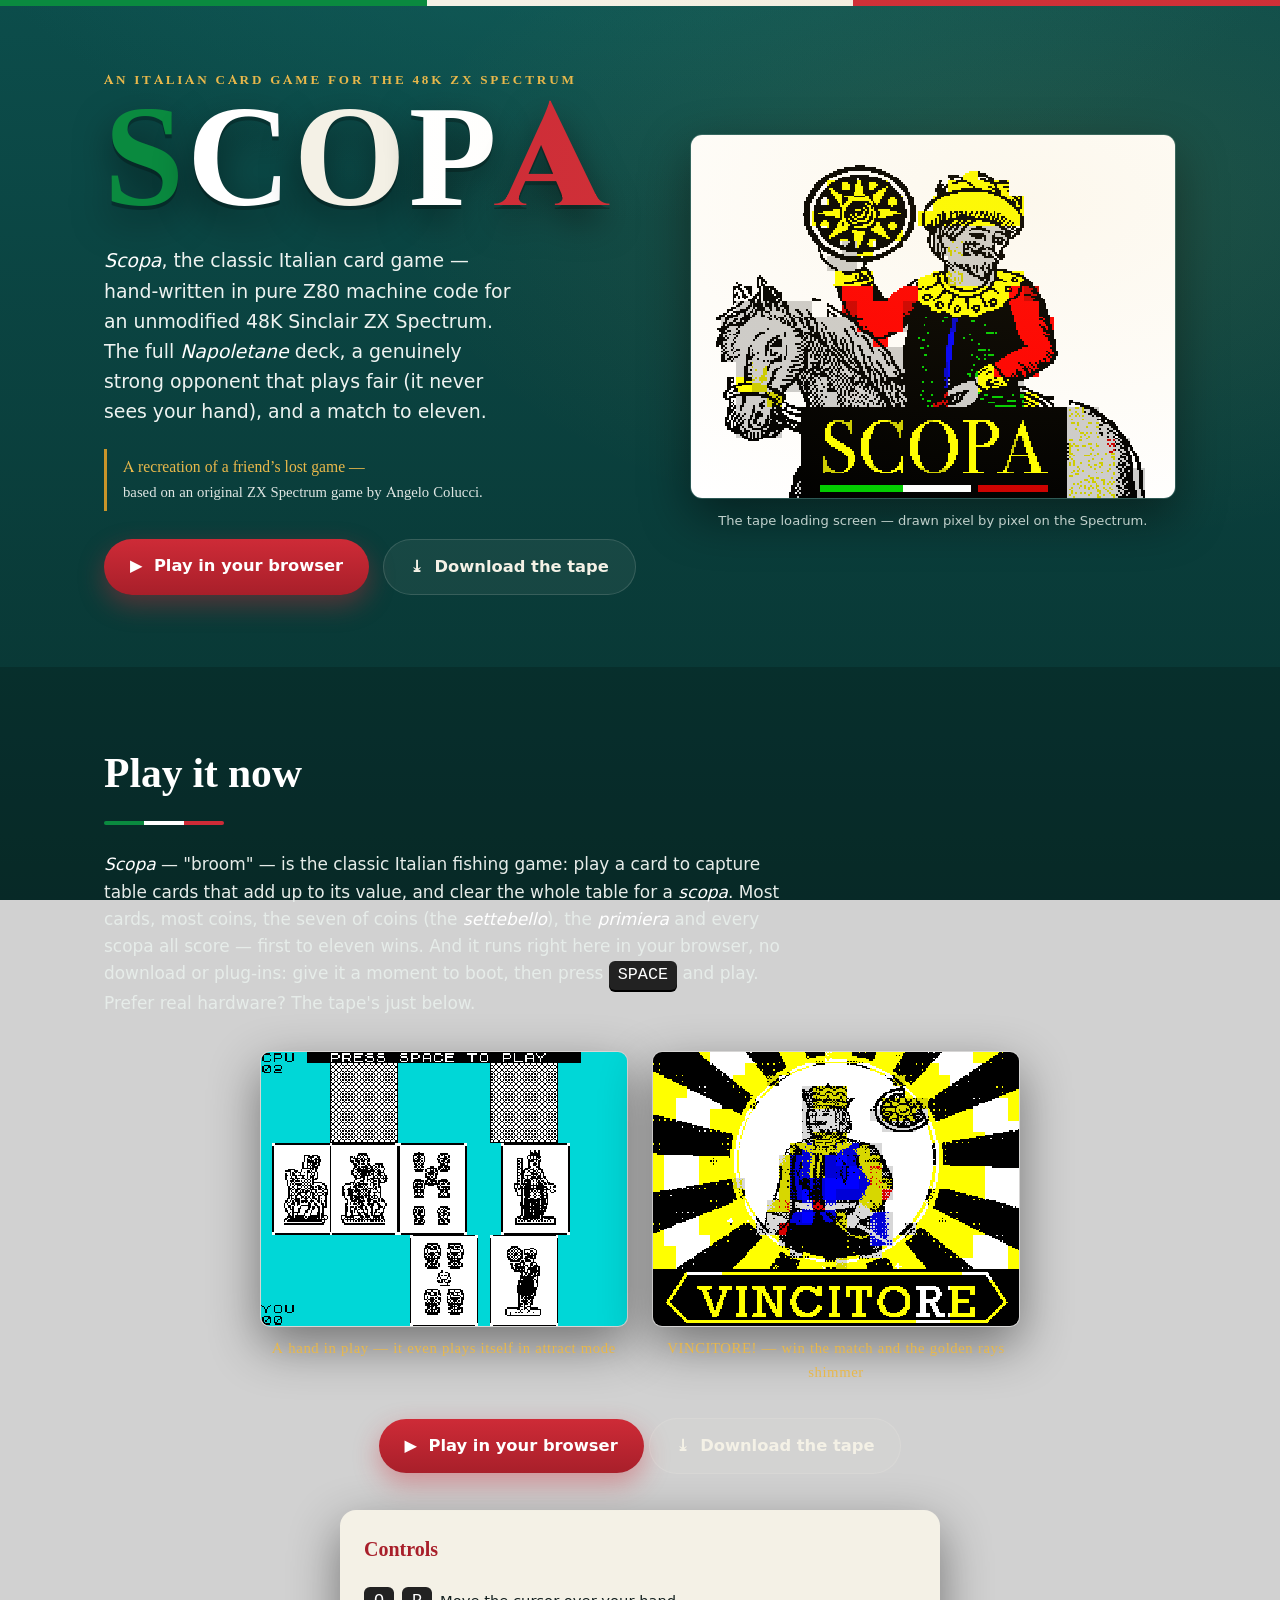
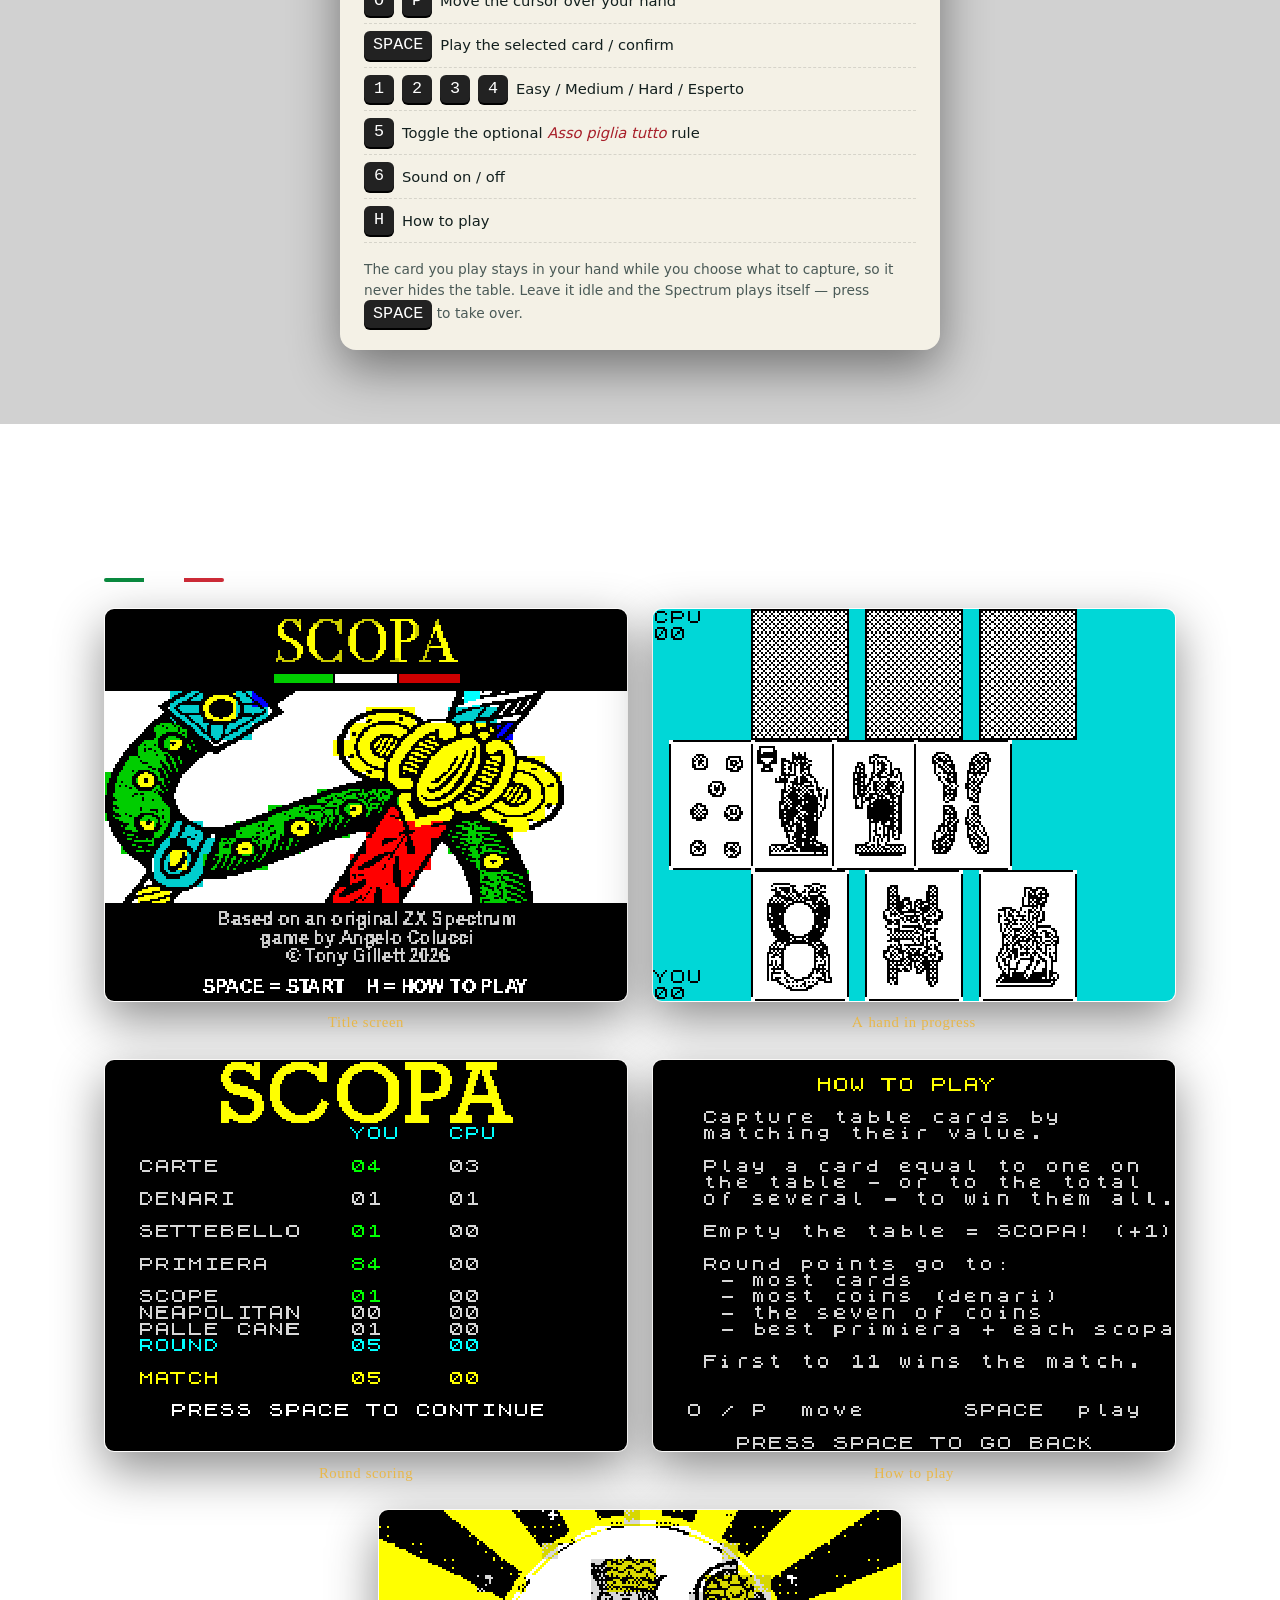
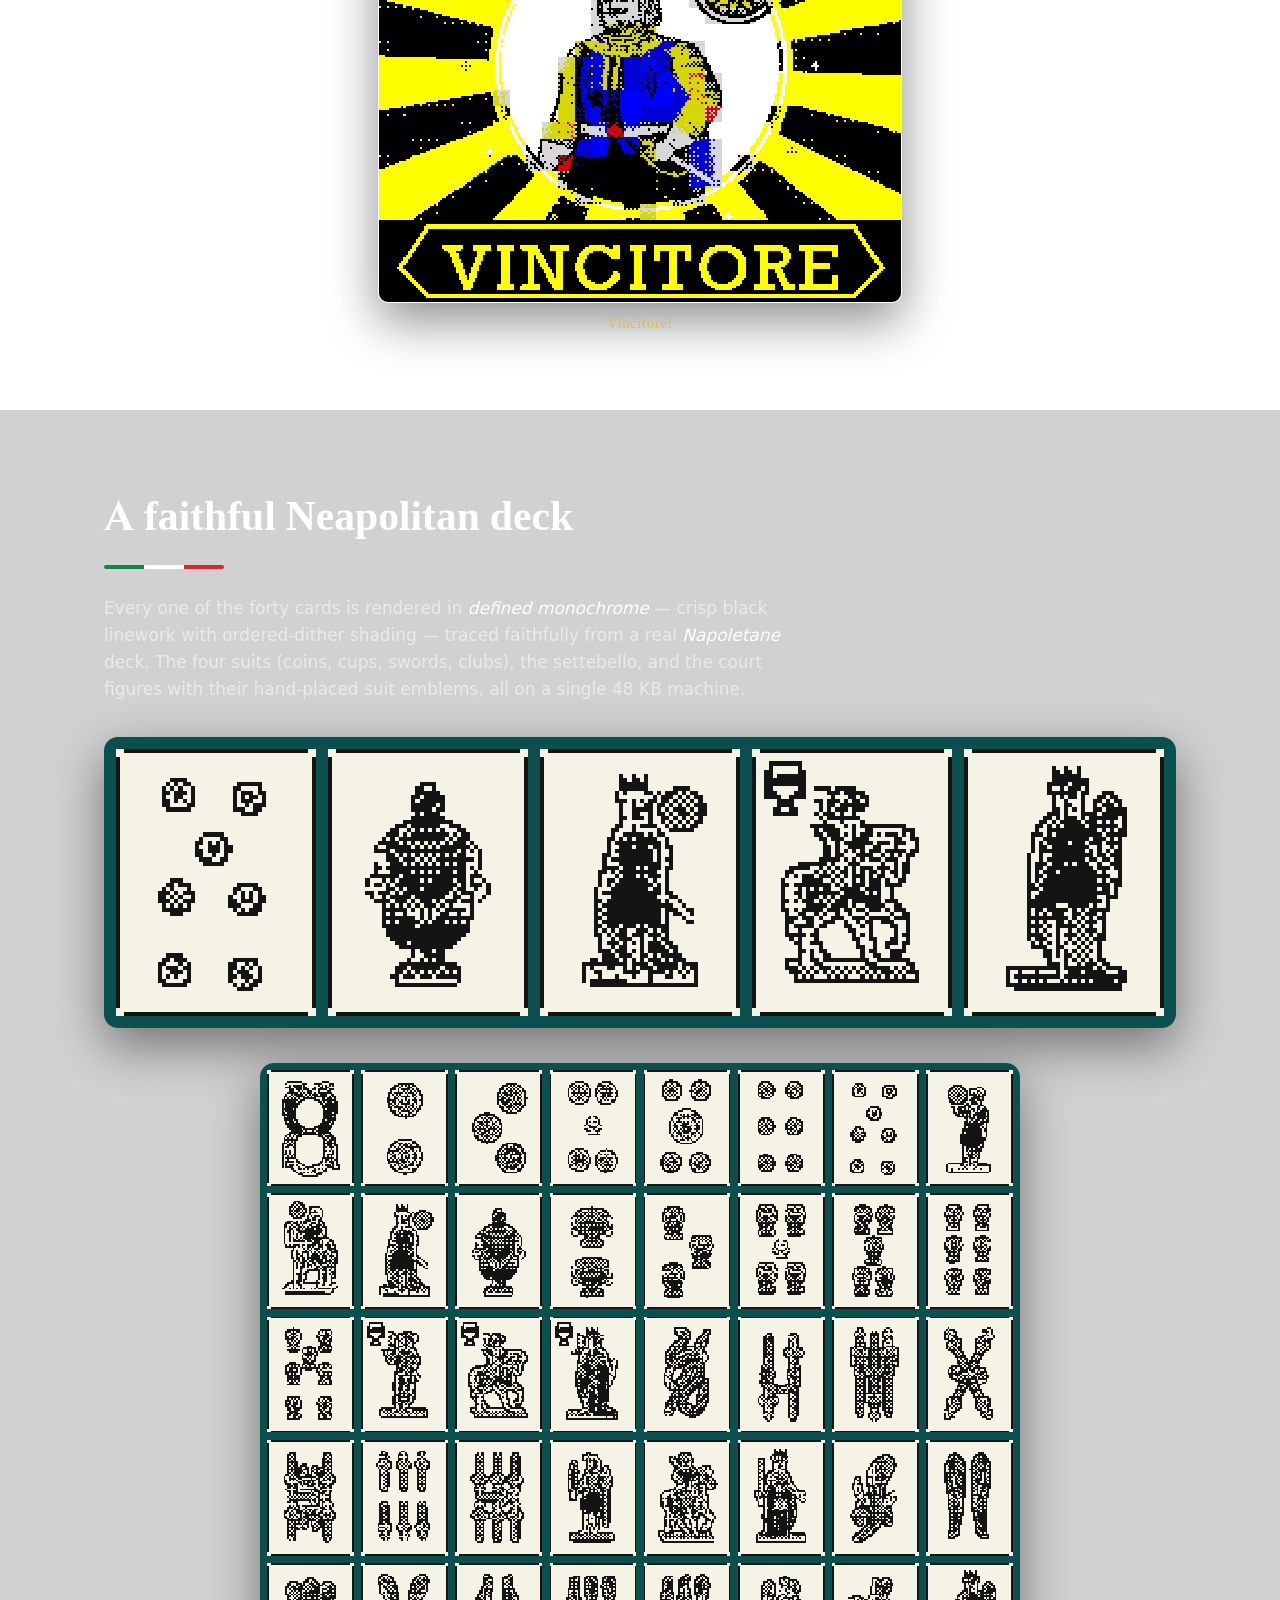
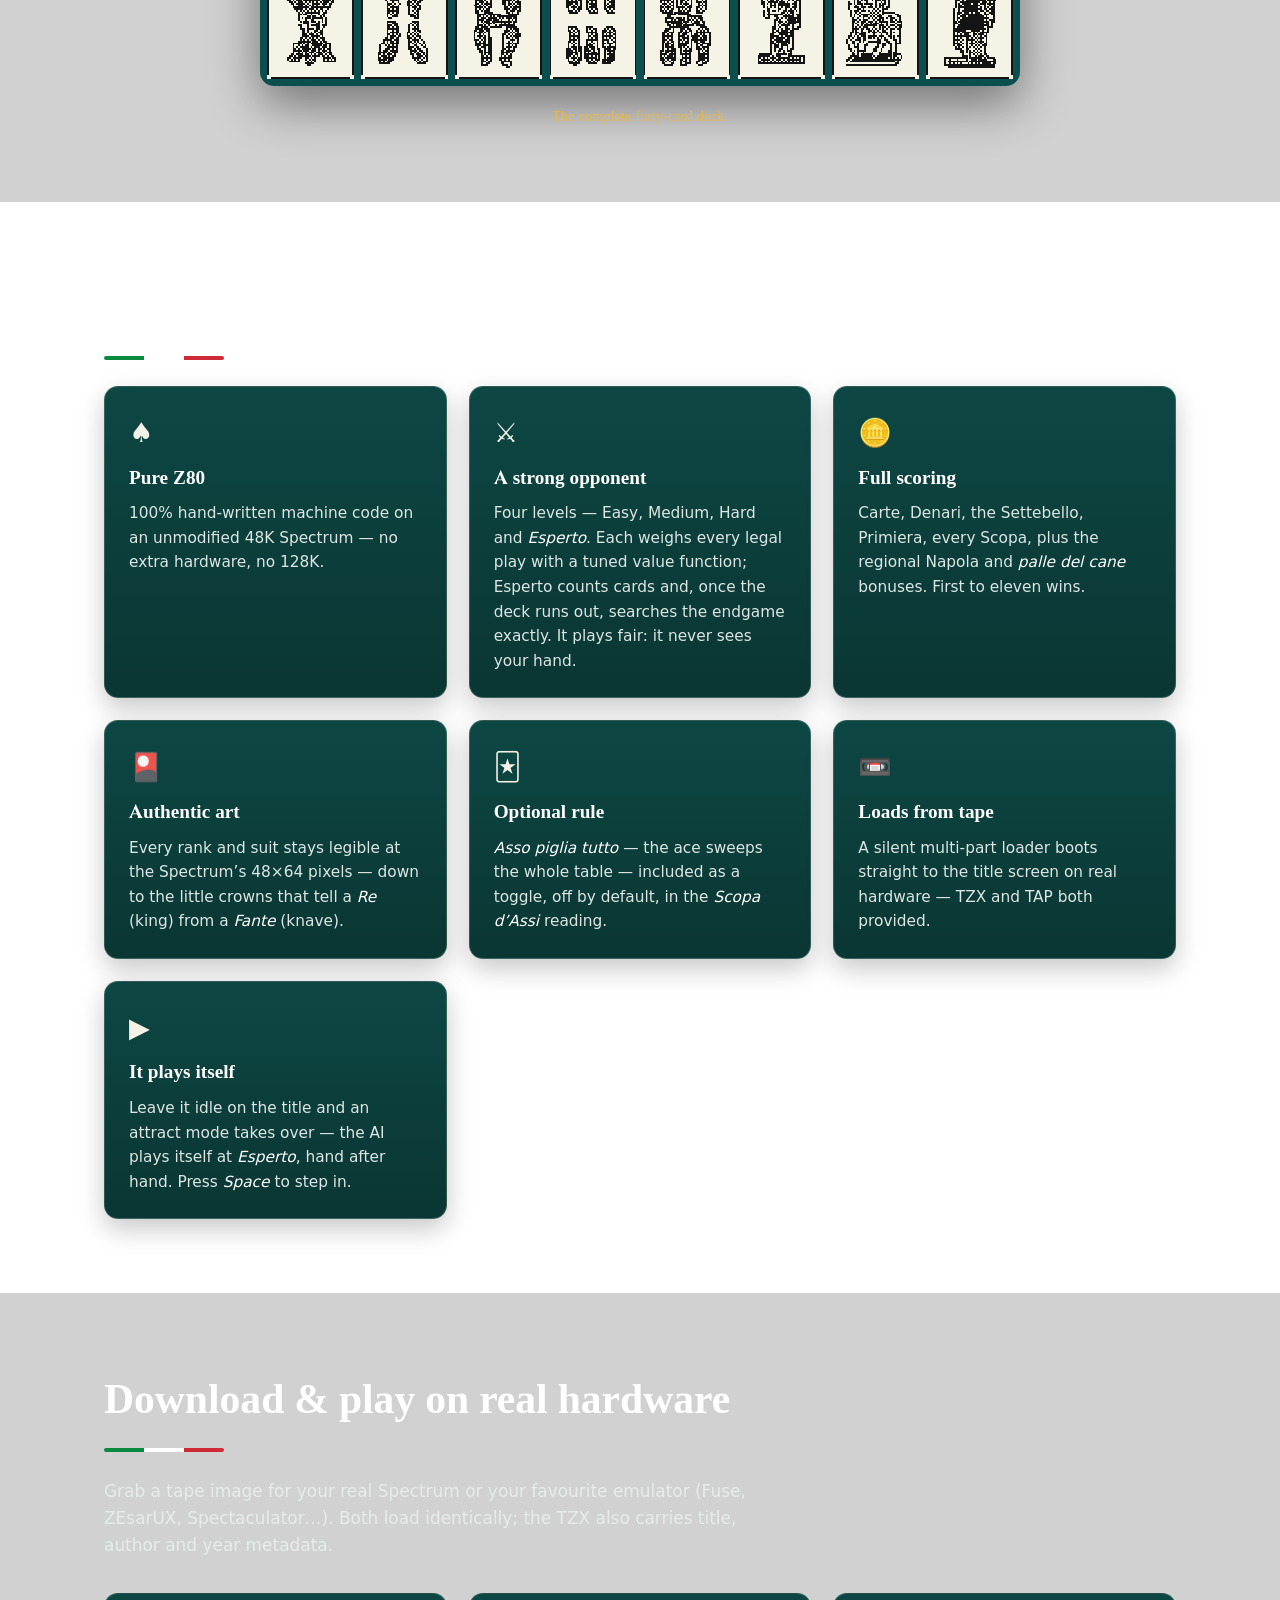
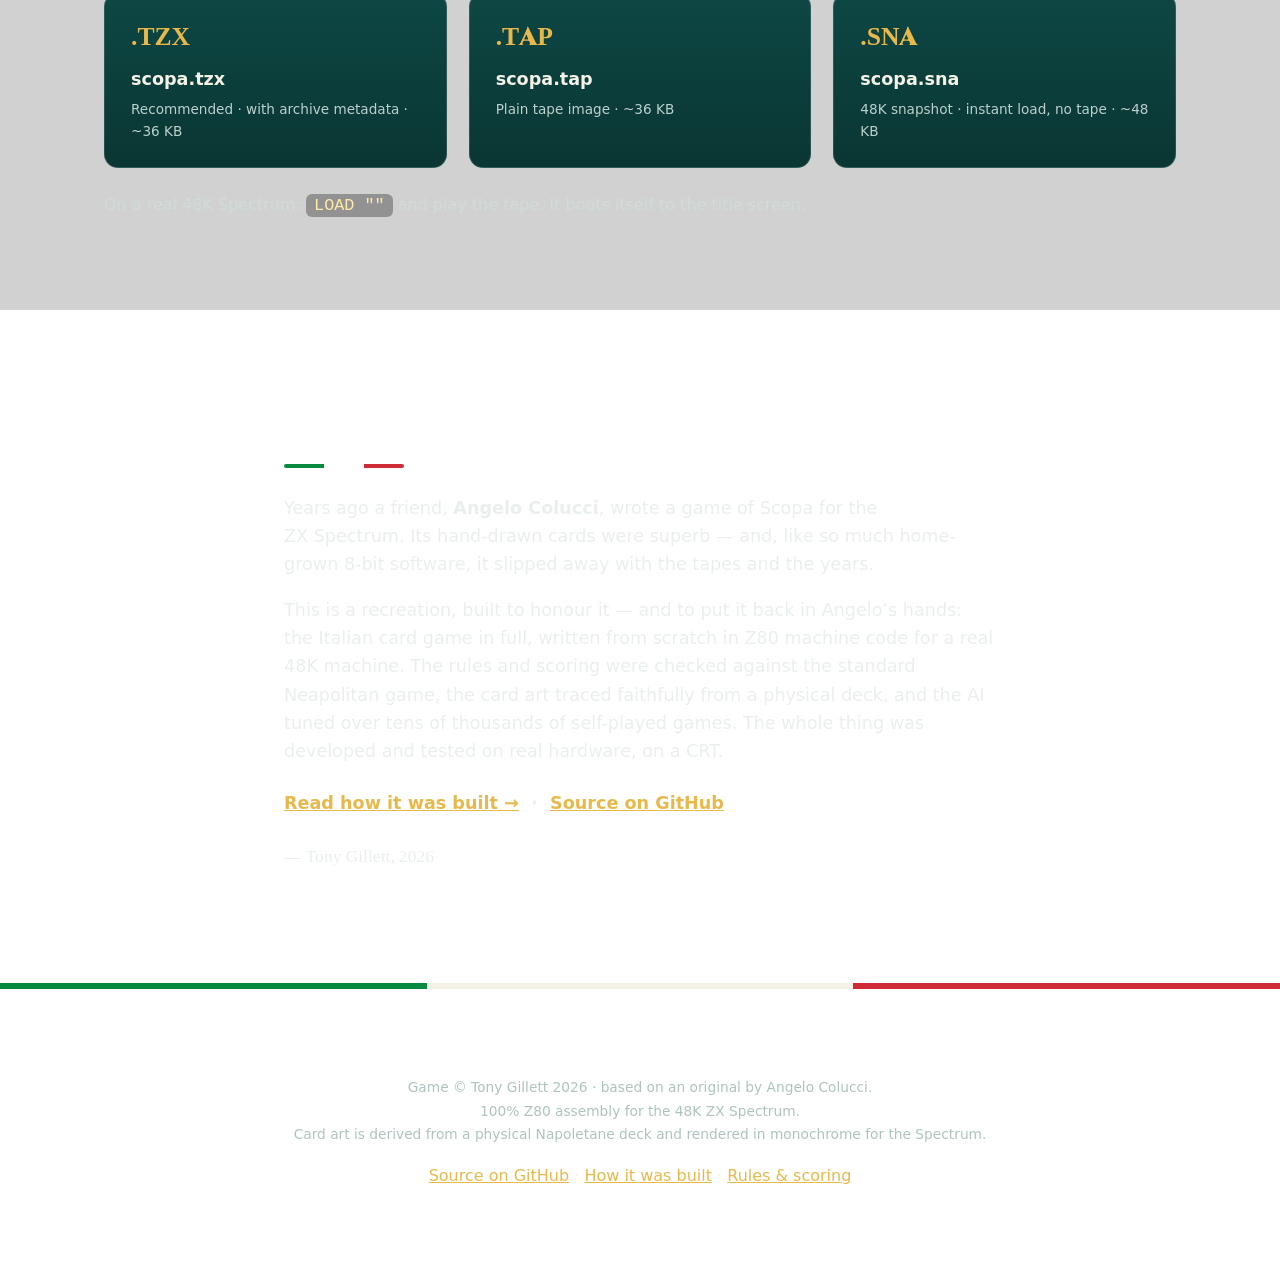
==== commit 5b3498d1: "Site copy: explain Scopa for newcomers, tribute dedication (Ange is alive), tighter lede + less repe" ====
--- a/site/index.html
+++ b/site/index.html
@@ -21,10 +21,11 @@
     <div class="hero-copy">
       <p class="kicker">An Italian card game for the&nbsp;48K&nbsp;ZX&nbsp;Spectrum</p>
       <h1 class="wordmark"><span class="g">S</span><span class="w">C</span>O<span class="w">P</span><span class="r">A</span></h1>
-      <p class="lede">The classic Neapolitan card game <em>Scopa</em>, hand-written in pure Z80
-        machine code for an unmodified 48K Sinclair ZX&nbsp;Spectrum. One player against a
-        genuinely strong AI, the full <em>Napoletane</em> deck, match to&nbsp;eleven.</p>
-      <p class="dedication">In memory of a friend’s lost game —<br>
+      <p class="lede"><em>Scopa</em>, the classic Italian card game — hand-written in pure Z80
+        machine code for an unmodified 48K Sinclair ZX&nbsp;Spectrum. The full <em>Napoletane</em>
+        deck, a genuinely strong opponent that plays fair (it never sees your hand), and a match
+        to&nbsp;eleven.</p>
+      <p class="dedication">A recreation of a friend’s lost game —<br>
         <span>based on an original ZX&nbsp;Spectrum game by&nbsp;Angelo&nbsp;Colucci.</span></p>
       <div class="cta-row">
         <a class="btn btn-primary" href="qaop/">▶&nbsp; Play in your browser</a>
@@ -45,11 +46,12 @@
   <div class="wrap">
     <h2 class="section-title">Play it now</h2>
     <div class="tricolore-rule"></div>
-    <p class="section-intro">The real game runs right here in your browser — no download, no plug-ins.
-      Give it a moment to boot to the title, then press <kbd>SPACE</kbd> and play. It's the genuine
-      Z80 binary on an emulated 48K Spectrum: the cyan felt, the hand-drawn Neapolitan deck, and the
-      golden <em>VINCITORE</em> shimmer when you win. Prefer real hardware? Grab the tape below for a
-      48K Spectrum, a Harlequin, a DivMMC, or any emulator.</p>
+    <p class="section-intro"><em>Scopa</em> — "broom" — is the classic Italian fishing game: play a
+      card to capture table cards that add up to its value, and clear the whole table for a
+      <em>scopa</em>. Most cards, most coins, the seven of coins (the <em>settebello</em>), the
+      <em>primiera</em> and every scopa all score — first to&nbsp;eleven wins. And it runs right here in
+      your browser, no download or plug-ins: give it a moment to boot, then press <kbd>SPACE</kbd> and
+      play. Prefer real hardware? The tape's just below.</p>
 
     <div class="shots-grid gif-grid">
       <figure>
@@ -76,7 +78,7 @@
     </p>
 
     <aside class="controls-card controls-wide">
-      <h3>Controls (when you play it)</h3>
+      <h3>Controls</h3>
       <ul class="keys">
         <li><kbd>O</kbd><kbd>P</kbd><span>Move the cursor over your hand</span></li>
         <li><kbd>SPACE</kbd><span>Play the selected card / confirm</span></li>
@@ -131,7 +133,7 @@
       <div class="feature"><span class="fi">♠</span><h3>Pure Z80</h3><p>100% hand-written machine code on an unmodified 48K Spectrum — no extra hardware, no 128K.</p></div>
       <div class="feature"><span class="fi">⚔</span><h3>A strong opponent</h3><p>Four levels — Easy, Medium, Hard and <em>Esperto</em>. Each weighs every legal play with a tuned value function; Esperto counts cards and, once the deck runs out, searches the endgame exactly. It plays fair: it never sees your hand.</p></div>
       <div class="feature"><span class="fi">🪙</span><h3>Full scoring</h3><p>Carte, Denari, the Settebello, Primiera, every Scopa, plus the regional Napola and <em>palle del cane</em> bonuses. First to eleven wins.</p></div>
-      <div class="feature"><span class="fi">🎴</span><h3>Authentic art</h3><p>The forty Neapolitan cards, traced faithfully and rendered in defined monochrome on the Spectrum’s screen.</p></div>
+      <div class="feature"><span class="fi">🎴</span><h3>Authentic art</h3><p>Every rank and suit stays legible at the Spectrum’s 48&times;64 pixels — down to the little crowns that tell a <em>Re</em> (king) from a <em>Fante</em> (knave).</p></div>
       <div class="feature"><span class="fi">🃏</span><h3>Optional rule</h3><p><em>Asso piglia tutto</em> — the ace sweeps the whole table — included as a toggle, off by default, in the <em>Scopa d’Assi</em> reading.</p></div>
       <div class="feature"><span class="fi">📼</span><h3>Loads from tape</h3><p>A silent multi-part loader boots straight to the title screen on real hardware — TZX and TAP both provided.</p></div>
       <div class="feature"><span class="fi">▶</span><h3>It plays itself</h3><p>Leave it idle on the title and an attract mode takes over — the AI plays itself at <em>Esperto</em>, hand after hand. Press <em>Space</em> to step in.</p></div>
@@ -175,12 +177,13 @@
     <h2 class="section-title">The story</h2>
     <div class="tricolore-rule"></div>
     <p>Years ago a friend, <strong>Angelo Colucci</strong>, wrote a game of Scopa for the ZX&nbsp;Spectrum.
-      Its hand-drawn cards were superb — and it was lost to time.</p>
-    <p>This is a recreation, built to honour it: the Italian card game in full, written from
-      scratch in Z80 machine code for a real 48K machine. The rules and scoring were checked
-      against the standard Neapolitan game, the card art traced faithfully from a physical deck,
-      and the AI tuned by tens of thousands of self-played games. It was developed and tested
-      against real hardware on a CRT.</p>
+      Its hand-drawn cards were superb — and, like so much home-grown 8-bit software, it slipped away
+      with the tapes and the years.</p>
+    <p>This is a recreation, built to honour it — and to put it back in Angelo’s hands: the Italian card
+      game in full, written from scratch in Z80 machine code for a real 48K machine. The rules and
+      scoring were checked against the standard Neapolitan game, the card art traced faithfully from a
+      physical deck, and the AI tuned over tens of thousands of self-played games. The whole thing was
+      developed and tested on real hardware, on a CRT.</p>
     <p class="story-links"><a href="https://github.com/tonygillett136/scopa-spectrum/blob/main/ARTICLE.md">Read how it was built&nbsp;→</a> &nbsp;·&nbsp; <a href="https://github.com/tonygillett136/scopa-spectrum">Source on GitHub</a></p>
     <p class="story-sign">— Tony Gillett, 2026</p>
   </div>
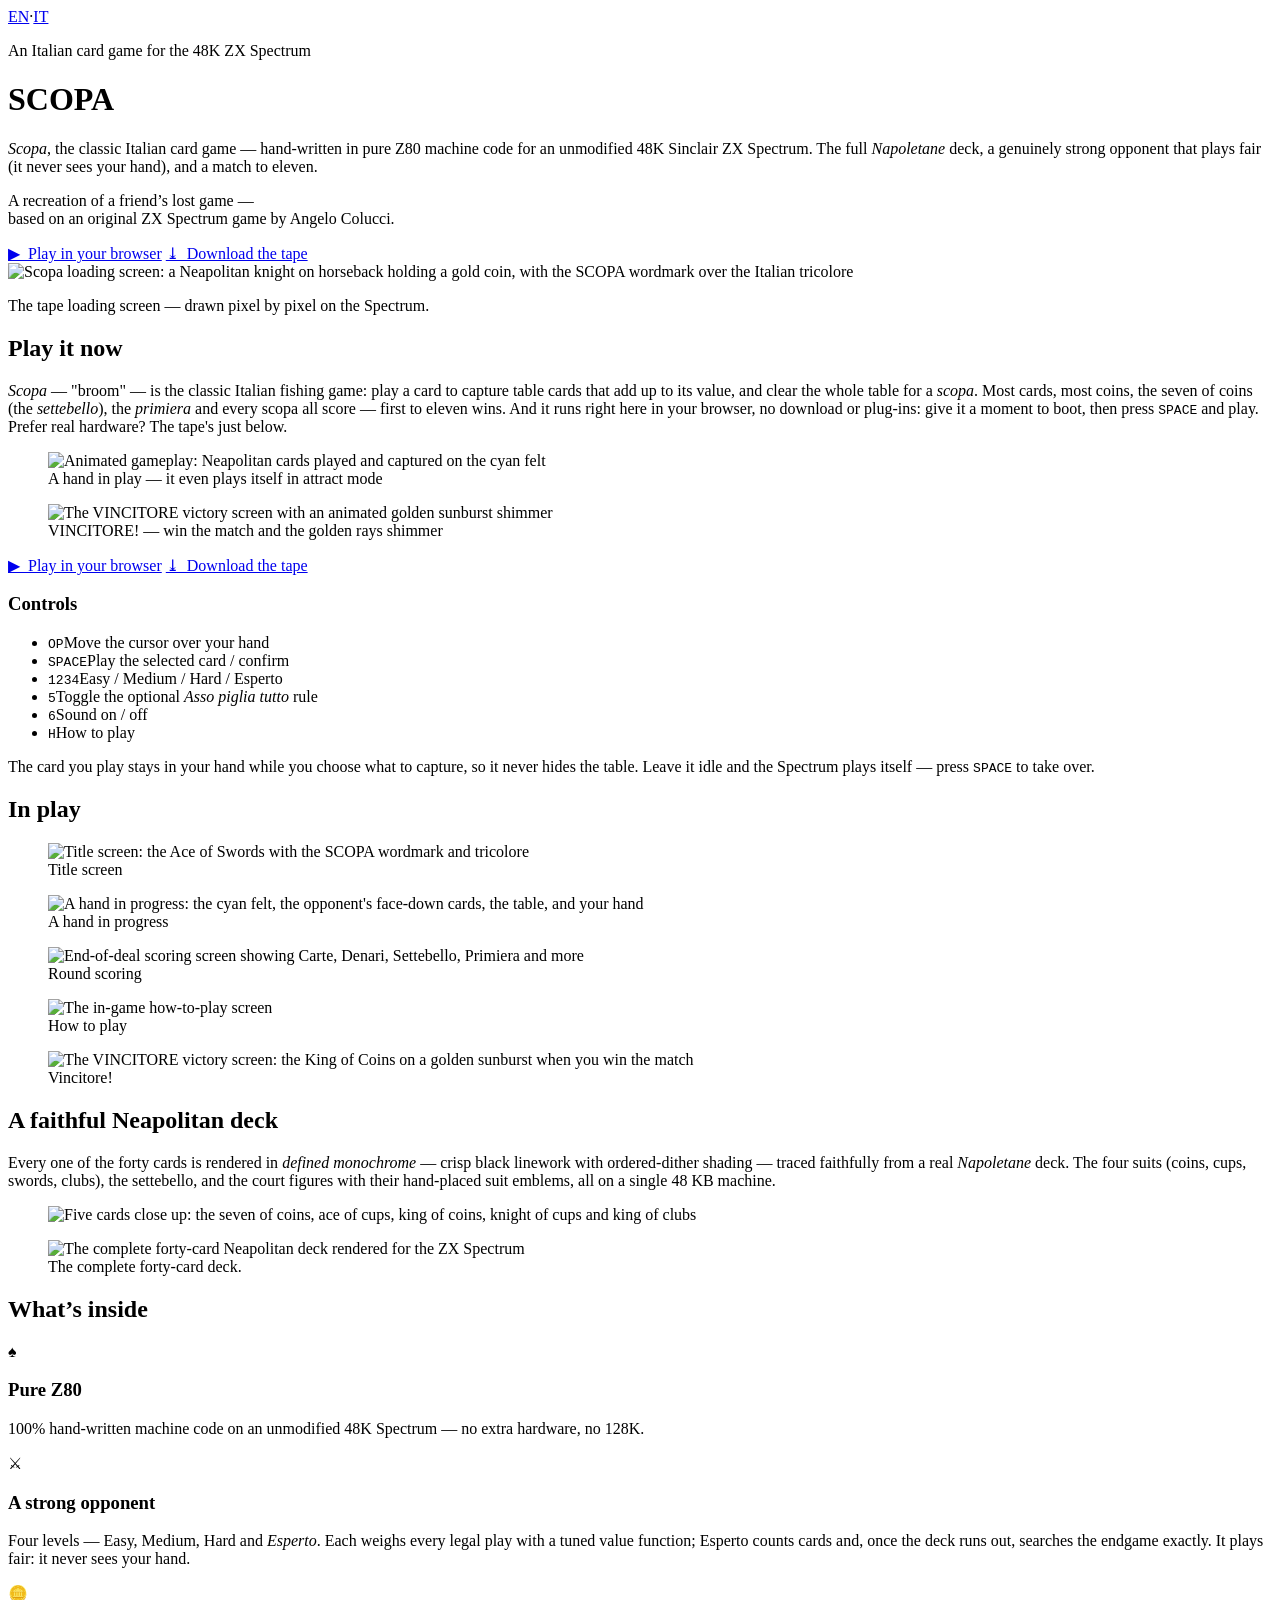
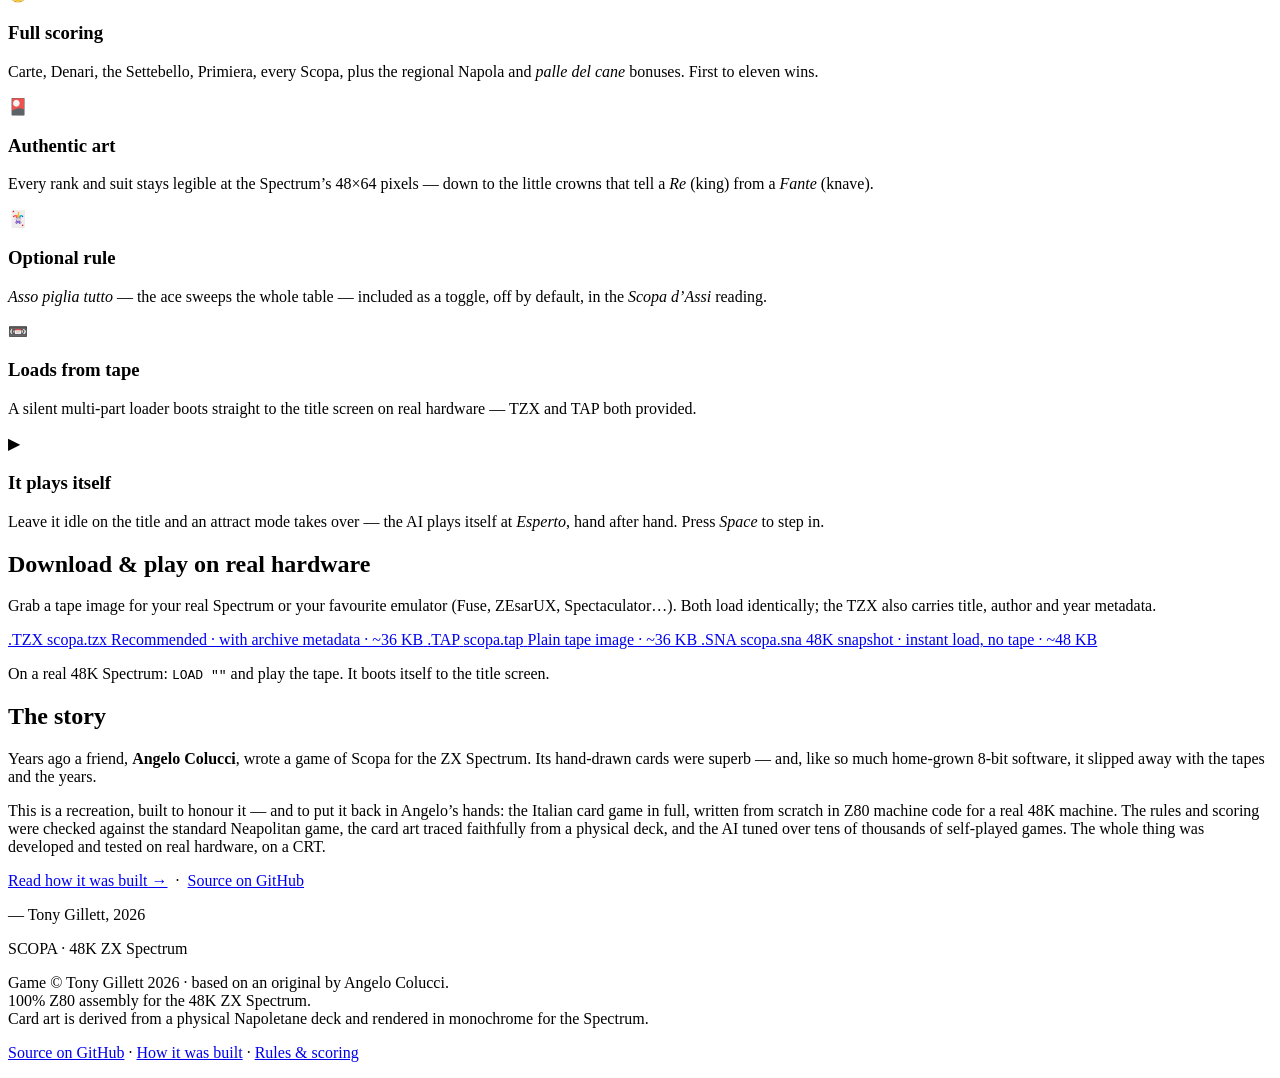
==== commit 21326a14: "Site: bilingual English + Italian (IT at /it/) from a single source + language switcher Tony's reque" ====
--- a/site/index.html
+++ b/site/index.html
@@ -7,33 +7,36 @@
 <meta name="description" content="Scopa, the Italian card game, hand-written in Z80 machine code for an unmodified 48K Sinclair ZX Spectrum. Play it in your browser, or download the tape. A recreation of Angelo Colucci's lost game.">
 <meta property="og:title" content="SCOPA for the 48K ZX Spectrum">
 <meta property="og:description" content="The Italian card game Scopa, in Z80 machine code for a real 48K ZX Spectrum. Play it in your browser, or download the tape for real hardware.">
-<meta property="og:image" content="img/loading.png">
+<meta property="og:image" content="https://scopa-spectrum.gillett-projects.com/img/loading.png">
 <meta property="og:type" content="website">
-<link rel="icon" href="img/title.png">
-<link rel="stylesheet" href="style.css">
+<meta property="og:locale" content="en_GB">
+<meta property="og:url" content="https://scopa-spectrum.gillett-projects.com/">
+<link rel="canonical" href="https://scopa-spectrum.gillett-projects.com/">
+<link rel="alternate" hreflang="en" href="https://scopa-spectrum.gillett-projects.com/">
+<link rel="alternate" hreflang="it" href="https://scopa-spectrum.gillett-projects.com/it/">
+<link rel="alternate" hreflang="x-default" href="https://scopa-spectrum.gillett-projects.com/">
+<link rel="icon" href="/img/title.png">
+<link rel="stylesheet" href="/style.css">
 </head>
 <body>
 
 <!-- ============ HERO ============ -->
 <header class="hero">
   <div class="tricolore-bar"></div>
+  <nav class="lang-switch" aria-label="Language"><a href="/" class="active" aria-current="page">EN</a><span aria-hidden="true">·</span><a href="/it/">IT</a></nav>
   <div class="hero-inner">
     <div class="hero-copy">
       <p class="kicker">An Italian card game for the&nbsp;48K&nbsp;ZX&nbsp;Spectrum</p>
       <h1 class="wordmark"><span class="g">S</span><span class="w">C</span>O<span class="w">P</span><span class="r">A</span></h1>
-      <p class="lede"><em>Scopa</em>, the classic Italian card game — hand-written in pure Z80
-        machine code for an unmodified 48K Sinclair ZX&nbsp;Spectrum. The full <em>Napoletane</em>
-        deck, a genuinely strong opponent that plays fair (it never sees your hand), and a match
-        to&nbsp;eleven.</p>
-      <p class="dedication">A recreation of a friend’s lost game —<br>
-        <span>based on an original ZX&nbsp;Spectrum game by&nbsp;Angelo&nbsp;Colucci.</span></p>
+      <p class="lede"><em>Scopa</em>, the classic Italian card game — hand-written in pure Z80 machine code for an unmodified 48K Sinclair ZX&nbsp;Spectrum. The full <em>Napoletane</em> deck, a genuinely strong opponent that plays fair (it never sees your hand), and a match to&nbsp;eleven.</p>
+      <p class="dedication">A recreation of a friend’s lost game —<br><span>based on an original ZX&nbsp;Spectrum game by&nbsp;Angelo&nbsp;Colucci.</span></p>
       <div class="cta-row">
-        <a class="btn btn-primary" href="qaop/">▶&nbsp; Play in your browser</a>
+        <a class="btn btn-primary" href="/qaop/">▶&nbsp; Play in your browser</a>
         <a class="btn btn-ghost" href="#download">⤓&nbsp; Download the tape</a>
       </div>
     </div>
     <div class="hero-art">
-      <img src="img/loading.png" alt="Scopa loading screen: a Neapolitan knight on horseback holding a gold coin, with the SCOPA wordmark over the Italian tricolore" loading="eager">
+      <img src="/img/loading.png" alt="Scopa loading screen: a Neapolitan knight on horseback holding a gold coin, with the SCOPA wordmark over the Italian tricolore" loading="eager">
       <p class="hero-art-cap">The tape loading screen — drawn pixel by pixel on the Spectrum.</p>
     </div>
   </div>
@@ -46,34 +49,29 @@
   <div class="wrap">
     <h2 class="section-title">Play it now</h2>
     <div class="tricolore-rule"></div>
-    <p class="section-intro"><em>Scopa</em> — "broom" — is the classic Italian fishing game: play a
-      card to capture table cards that add up to its value, and clear the whole table for a
-      <em>scopa</em>. Most cards, most coins, the seven of coins (the <em>settebello</em>), the
-      <em>primiera</em> and every scopa all score — first to&nbsp;eleven wins. And it runs right here in
-      your browser, no download or plug-ins: give it a moment to boot, then press <kbd>SPACE</kbd> and
-      play. Prefer real hardware? The tape's just below.</p>
+    <p class="section-intro"><em>Scopa</em> — "broom" — is the classic Italian fishing game: play a card to capture table cards that add up to its value, and clear the whole table for a <em>scopa</em>. Most cards, most coins, the seven of coins (the <em>settebello</em>), the <em>primiera</em> and every scopa all score — first to&nbsp;eleven wins. And it runs right here in your browser, no download or plug-ins: give it a moment to boot, then press <kbd>SPACE</kbd> and play. Prefer real hardware? The tape's just below.</p>
 
     <div class="shots-grid gif-grid">
       <figure>
         <picture>
-          <source media="(prefers-reduced-motion: reduce)" srcset="img/gameplay.png">
-          <source type="image/webp" srcset="img/gameplay.webp">
-          <img src="img/gameplay.gif" width="512" height="384" alt="Animated gameplay: Neapolitan cards played and captured on the cyan felt" loading="lazy">
+          <source media="(prefers-reduced-motion: reduce)" srcset="/img/gameplay.png">
+          <source type="image/webp" srcset="/img/gameplay.webp">
+          <img src="/img/gameplay.gif" width="512" height="384" alt="Animated gameplay: Neapolitan cards played and captured on the cyan felt" loading="lazy">
         </picture>
         <figcaption>A hand in play — it even plays itself in attract mode</figcaption>
       </figure>
       <figure>
         <picture>
-          <source media="(prefers-reduced-motion: reduce)" srcset="img/winner.png">
-          <source type="image/webp" srcset="img/shimmer.webp">
-          <img src="img/shimmer.gif" width="512" height="384" alt="The VINCITORE victory screen with an animated golden sunburst shimmer" loading="lazy">
+          <source media="(prefers-reduced-motion: reduce)" srcset="/img/winner.png">
+          <source type="image/webp" srcset="/img/shimmer.webp">
+          <img src="/img/shimmer.gif" width="512" height="384" alt="The VINCITORE victory screen with an animated golden sunburst shimmer" loading="lazy">
         </picture>
         <figcaption>VINCITORE! — win the match and the golden rays shimmer</figcaption>
       </figure>
     </div>
 
     <p class="play-cta">
-      <a class="btn btn-primary" href="qaop/">▶&nbsp; Play in your browser</a>
+      <a class="btn btn-primary" href="/qaop/">▶&nbsp; Play in your browser</a>
       <a class="btn btn-ghost" href="#download">⤓&nbsp; Download the tape</a>
     </p>
 
@@ -87,9 +85,7 @@
         <li><kbd>6</kbd><span>Sound on / off</span></li>
         <li><kbd>H</kbd><span>How to play</span></li>
       </ul>
-      <p class="tip">The card you play stays in your hand while you choose what to capture, so it
-        never hides the table. Leave it idle and the Spectrum plays itself — press <kbd>SPACE</kbd>
-        to take over.</p>
+      <p class="tip">The card you play stays in your hand while you choose what to capture, so it never hides the table. Leave it idle and the Spectrum plays itself — press <kbd>SPACE</kbd> to take over.</p>
     </aside>
   </div>
 </section>
@@ -100,11 +96,11 @@
     <h2 class="section-title">In play</h2>
     <div class="tricolore-rule"></div>
     <div class="shots-grid">
-      <figure><img src="img/title.png?v=2" alt="Title screen: the Ace of Swords with the SCOPA wordmark and tricolore"><figcaption>Title screen</figcaption></figure>
-      <figure><img src="img/gameplay.png?v=2" alt="A hand in progress: the cyan felt, the opponent's face-down cards, the table, and your hand"><figcaption>A hand in progress</figcaption></figure>
-      <figure><img src="img/results.png" alt="End-of-deal scoring screen showing Carte, Denari, Settebello, Primiera and more"><figcaption>Round scoring</figcaption></figure>
-      <figure><img src="img/howto.png" alt="The in-game how-to-play screen"><figcaption>How to play</figcaption></figure>
-      <figure><img src="img/winner.png" alt="The VINCITORE victory screen: the King of Coins on a golden sunburst when you win the match"><figcaption>Vincitore!</figcaption></figure>
+      <figure><img src="/img/title.png?v=2" alt="Title screen: the Ace of Swords with the SCOPA wordmark and tricolore"><figcaption>Title screen</figcaption></figure>
+      <figure><img src="/img/gameplay.png?v=2" alt="A hand in progress: the cyan felt, the opponent's face-down cards, the table, and your hand"><figcaption>A hand in progress</figcaption></figure>
+      <figure><img src="/img/results.png" alt="End-of-deal scoring screen showing Carte, Denari, Settebello, Primiera and more"><figcaption>Round scoring</figcaption></figure>
+      <figure><img src="/img/howto.png" alt="The in-game how-to-play screen"><figcaption>How to play</figcaption></figure>
+      <figure><img src="/img/winner.png" alt="The VINCITORE victory screen: the King of Coins on a golden sunburst when you win the match"><figcaption>Vincitore!</figcaption></figure>
     </div>
   </div>
 </section>
@@ -114,12 +110,9 @@
   <div class="wrap">
     <h2 class="section-title">A faithful Neapolitan deck</h2>
     <div class="tricolore-rule"></div>
-    <p class="section-intro">Every one of the forty cards is rendered in <em>defined monochrome</em> —
-      crisp black linework with ordered-dither shading — traced faithfully from a real
-      <em>Napoletane</em> deck. The four suits (coins, cups, swords, clubs), the settebello,
-      and the court figures with their hand-placed suit emblems, all on a single 48&nbsp;KB machine.</p>
-    <figure class="deck-hero"><img src="img/cards_hero.png?v=2" alt="Five cards close up: the seven of coins, ace of cups, king of coins, knight of cups and king of clubs"></figure>
-    <figure class="deck-full"><img src="img/deck.png?v=2" alt="The complete forty-card Neapolitan deck rendered for the ZX Spectrum">
+    <p class="section-intro">Every one of the forty cards is rendered in <em>defined monochrome</em> — crisp black linework with ordered-dither shading — traced faithfully from a real <em>Napoletane</em> deck. The four suits (coins, cups, swords, clubs), the settebello, and the court figures with their hand-placed suit emblems, all on a single 48&nbsp;KB machine.</p>
+    <figure class="deck-hero"><img src="/img/cards_hero.png?v=2" alt="Five cards close up: the seven of coins, ace of cups, king of coins, knight of cups and king of clubs"></figure>
+    <figure class="deck-full"><img src="/img/deck.png?v=2" alt="The complete forty-card Neapolitan deck rendered for the ZX Spectrum">
       <figcaption>The complete forty-card deck.</figcaption></figure>
   </div>
 </section>
@@ -146,28 +139,25 @@
   <div class="wrap">
     <h2 class="section-title">Download &amp; play on real hardware</h2>
     <div class="tricolore-rule"></div>
-    <p class="section-intro">Grab a tape image for your real Spectrum or your favourite emulator
-      (Fuse, ZEsarUX, Spectaculator…). Both load identically; the TZX also carries title,
-      author and year metadata.</p>
+    <p class="section-intro">Grab a tape image for your real Spectrum or your favourite emulator (Fuse, ZEsarUX, Spectaculator…). Both load identically; the TZX also carries title, author and year metadata.</p>
     <div class="dl-row">
-      <a class="dl-card" href="scopa.tzx" download>
+      <a class="dl-card" href="/scopa.tzx" download>
         <span class="dl-fmt">.TZX</span>
         <span class="dl-name">scopa.tzx</span>
         <span class="dl-meta">Recommended · with archive metadata · ~36 KB</span>
       </a>
-      <a class="dl-card" href="scopa.tap" download>
+      <a class="dl-card" href="/scopa.tap" download>
         <span class="dl-fmt">.TAP</span>
         <span class="dl-name">scopa.tap</span>
         <span class="dl-meta">Plain tape image · ~36 KB</span>
       </a>
-      <a class="dl-card" href="scopa.sna" download>
+      <a class="dl-card" href="/scopa.sna" download>
         <span class="dl-fmt">.SNA</span>
         <span class="dl-name">scopa.sna</span>
         <span class="dl-meta">48K snapshot · instant load, no tape · ~48 KB</span>
       </a>
     </div>
-    <p class="dl-note">On a real 48K Spectrum: <code>LOAD ""</code> and play the tape. It boots
-      itself to the title screen.</p>
+    <p class="dl-note">On a real 48K Spectrum: <code>LOAD ""</code> and play the tape. It boots itself to the title screen.</p>
   </div>
 </section>
 
@@ -176,14 +166,8 @@
   <div class="wrap narrow">
     <h2 class="section-title">The story</h2>
     <div class="tricolore-rule"></div>
-    <p>Years ago a friend, <strong>Angelo Colucci</strong>, wrote a game of Scopa for the ZX&nbsp;Spectrum.
-      Its hand-drawn cards were superb — and, like so much home-grown 8-bit software, it slipped away
-      with the tapes and the years.</p>
-    <p>This is a recreation, built to honour it — and to put it back in Angelo’s hands: the Italian card
-      game in full, written from scratch in Z80 machine code for a real 48K machine. The rules and
-      scoring were checked against the standard Neapolitan game, the card art traced faithfully from a
-      physical deck, and the AI tuned over tens of thousands of self-played games. The whole thing was
-      developed and tested on real hardware, on a CRT.</p>
+    <p>Years ago a friend, <strong>Angelo Colucci</strong>, wrote a game of Scopa for the ZX&nbsp;Spectrum. Its hand-drawn cards were superb — and, like so much home-grown 8-bit software, it slipped away with the tapes and the years.</p>
+    <p>This is a recreation, built to honour it — and to put it back in Angelo’s hands: the Italian card game in full, written from scratch in Z80 machine code for a real 48K machine. The rules and scoring were checked against the standard Neapolitan game, the card art traced faithfully from a physical deck, and the AI tuned over tens of thousands of self-played games. The whole thing was developed and tested on real hardware, on a CRT.</p>
     <p class="story-links"><a href="https://github.com/tonygillett136/scopa-spectrum/blob/main/ARTICLE.md">Read how it was built&nbsp;→</a> &nbsp;·&nbsp; <a href="https://github.com/tonygillett136/scopa-spectrum">Source on GitHub</a></p>
     <p class="story-sign">— Tony Gillett, 2026</p>
   </div>
@@ -196,16 +180,8 @@
   <div class="tricolore-bar"></div>
   <div class="wrap footer-inner">
     <p class="foot-title">SCOPA · 48K ZX Spectrum</p>
-    <p class="foot-credits">
-      Game © Tony Gillett 2026 · based on an original by Angelo Colucci.<br>
-      100% Z80 assembly for the 48K ZX Spectrum.<br>
-      Card art is derived from a physical Napoletane deck and rendered in monochrome for the Spectrum.
-    </p>
-    <p class="foot-links">
-      <a href="https://github.com/tonygillett136/scopa-spectrum">Source on GitHub</a> ·
-      <a href="https://github.com/tonygillett136/scopa-spectrum/blob/main/ARTICLE.md">How it was built</a> ·
-      <a href="https://github.com/tonygillett136/scopa-spectrum/blob/main/RULES.md">Rules &amp; scoring</a>
-    </p>
+    <p class="foot-credits">Game © Tony Gillett 2026 · based on an original by Angelo Colucci.<br>100% Z80 assembly for the 48K ZX Spectrum.<br>Card art is derived from a physical Napoletane deck and rendered in monochrome for the Spectrum.</p>
+    <p class="foot-links"><a href="https://github.com/tonygillett136/scopa-spectrum">Source on GitHub</a> · <a href="https://github.com/tonygillett136/scopa-spectrum/blob/main/ARTICLE.md">How it was built</a> · <a href="https://github.com/tonygillett136/scopa-spectrum/blob/main/RULES.md">Rules &amp; scoring</a></p>
   </div>
 </footer>
 </body>
